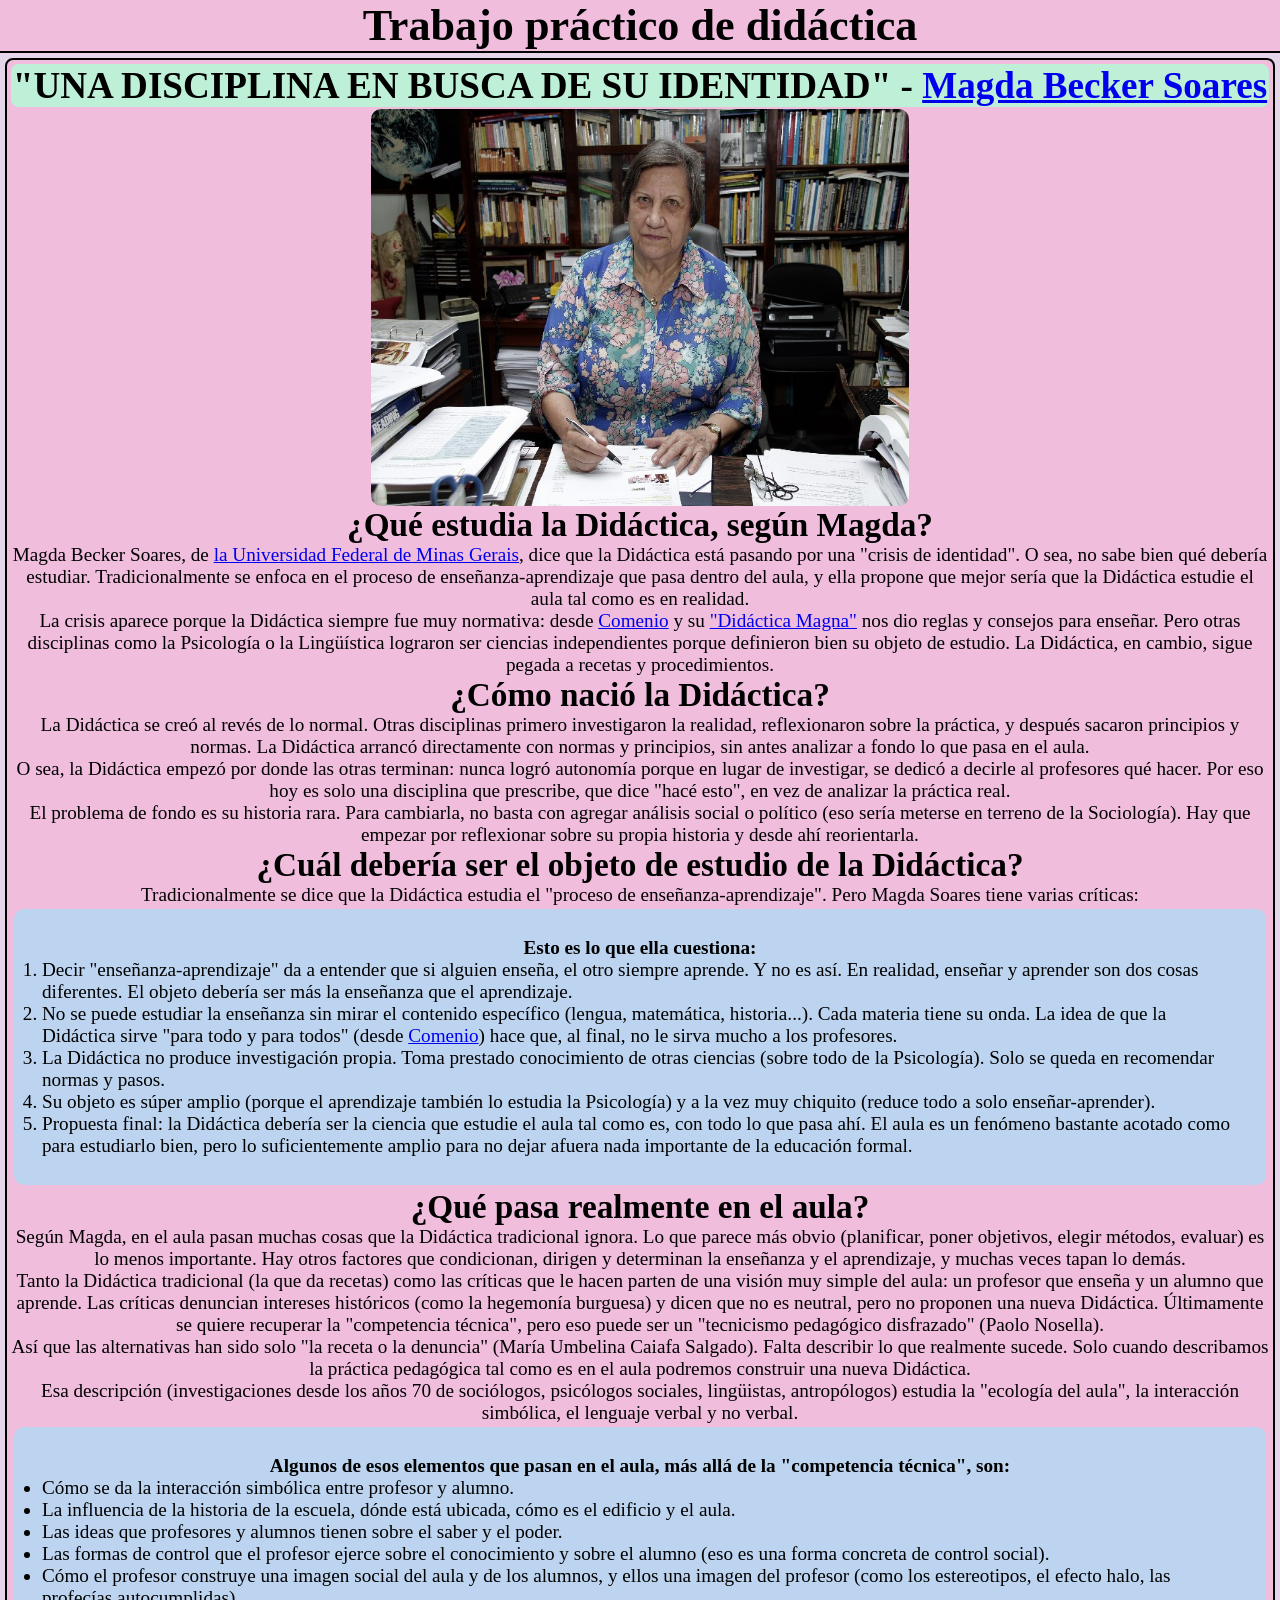
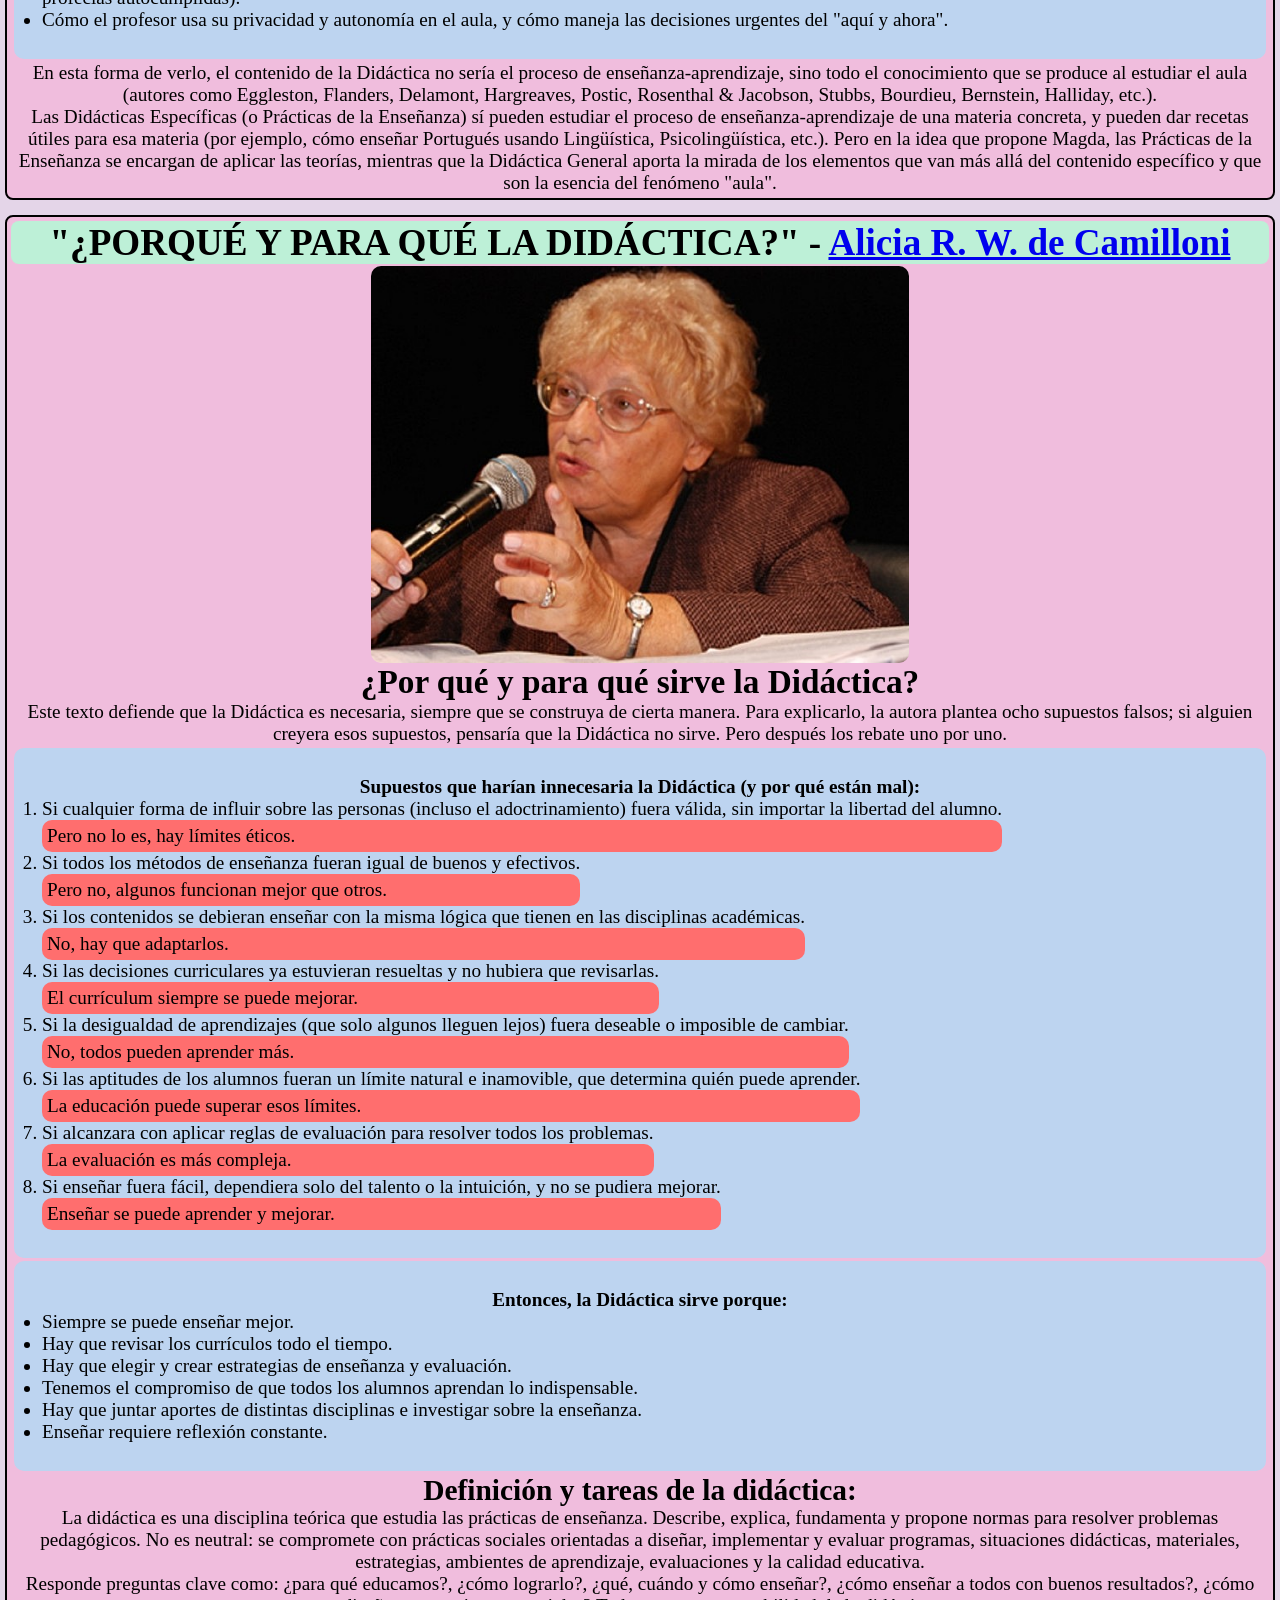
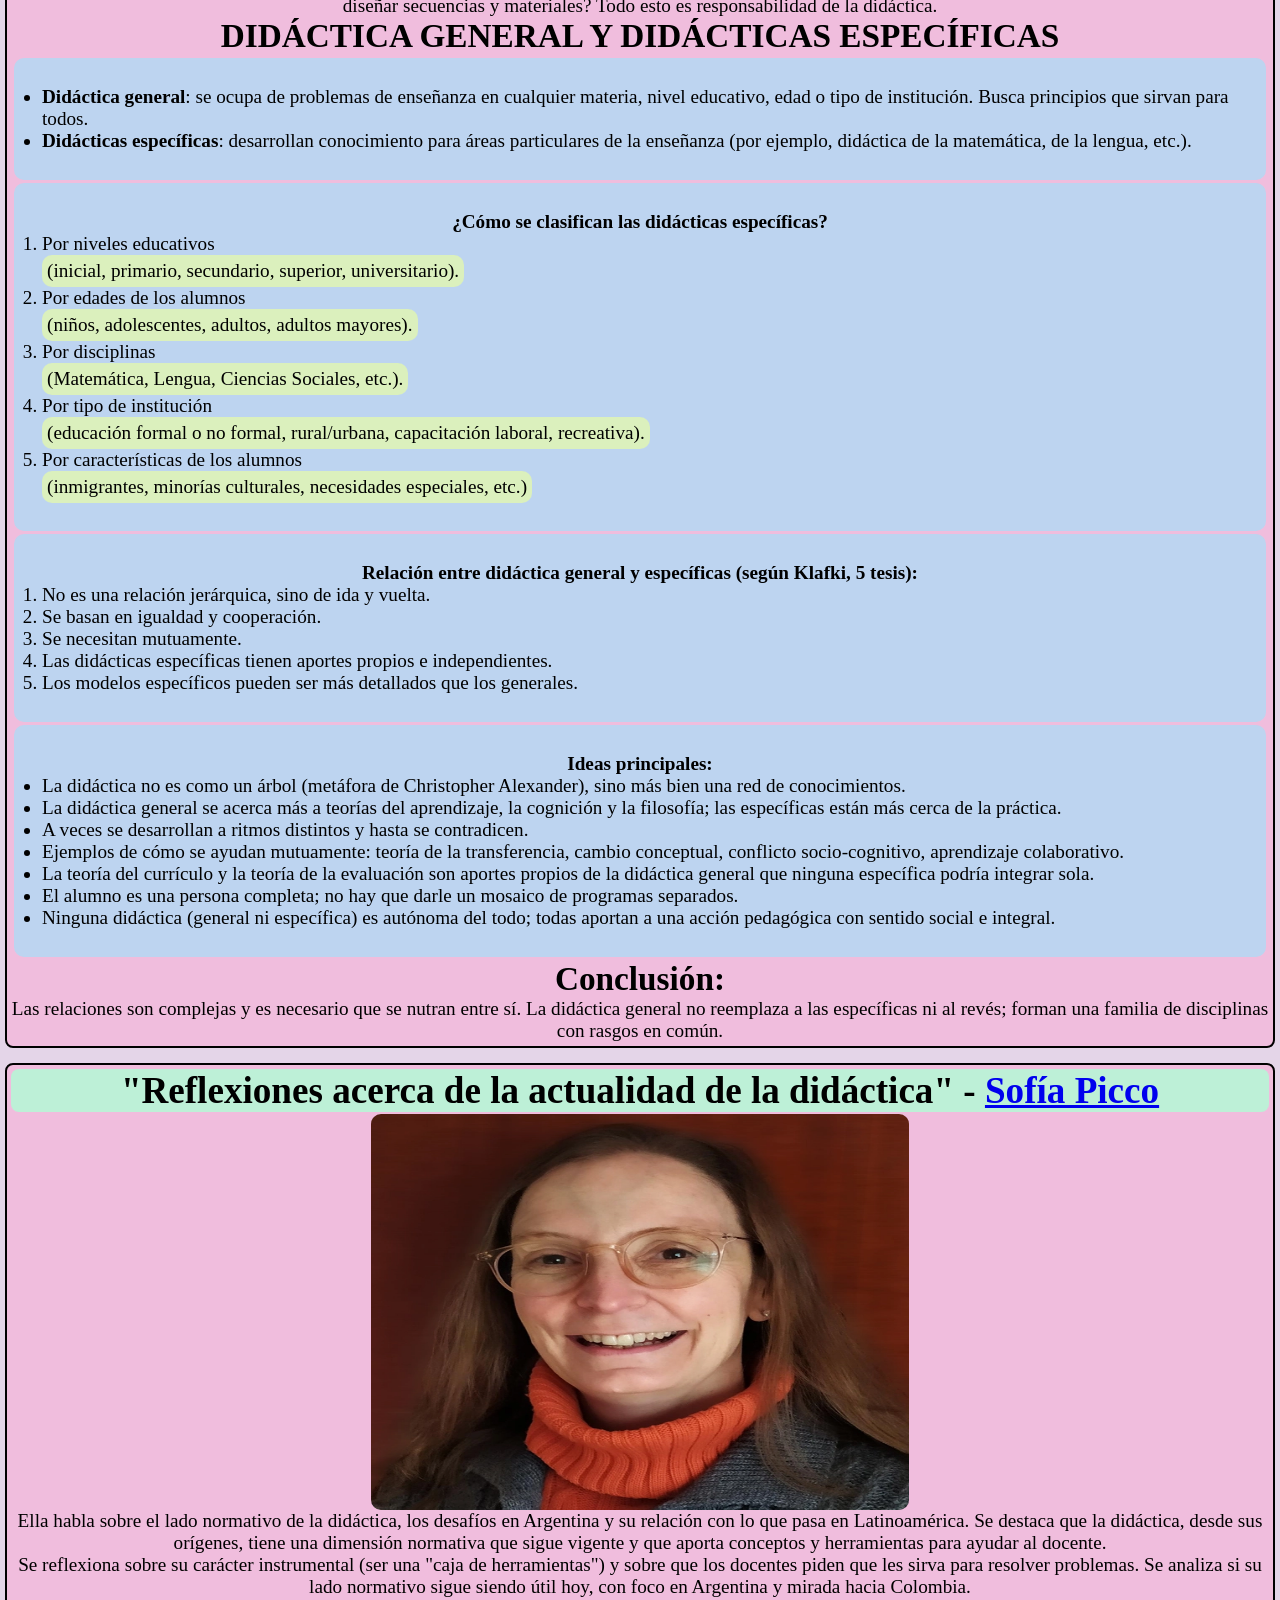
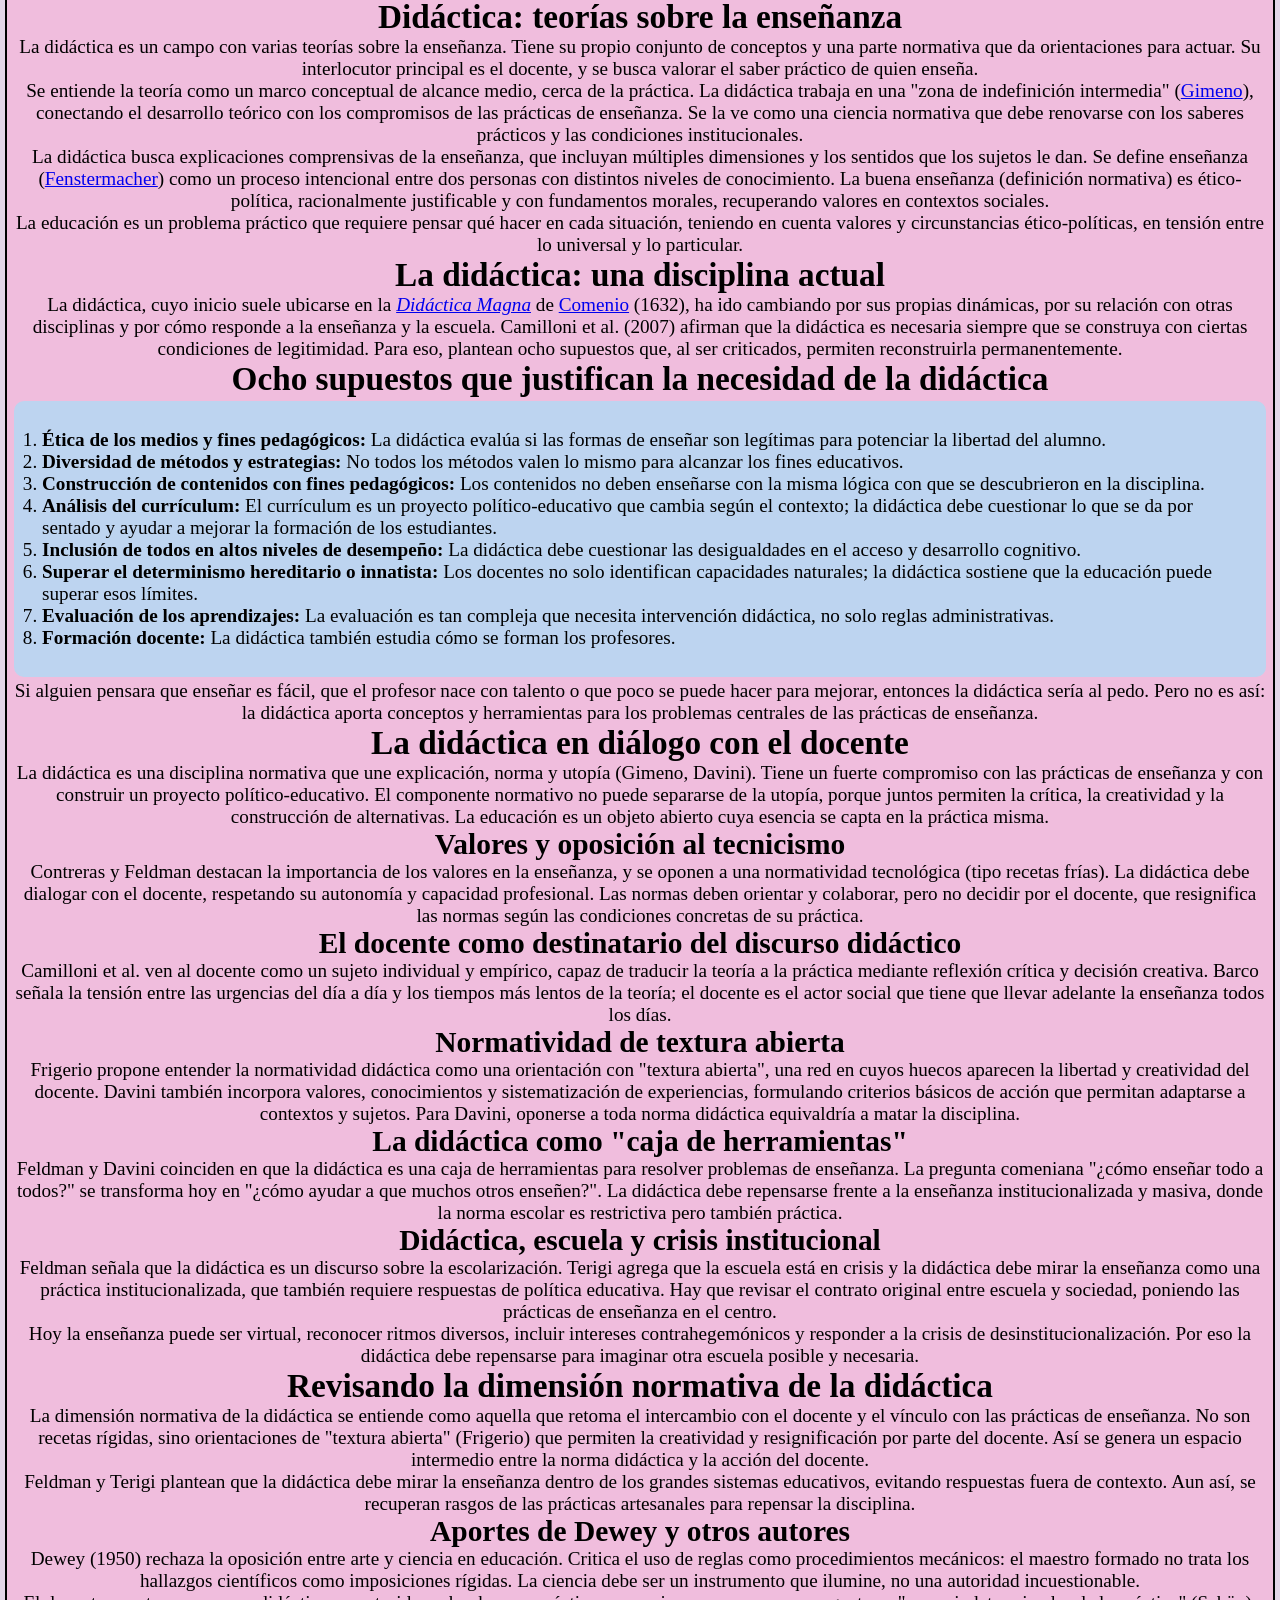
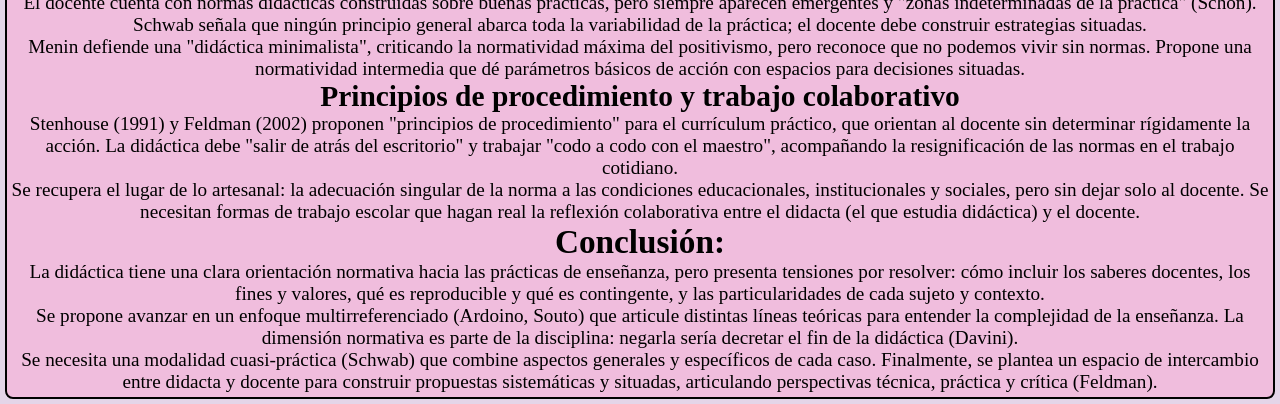
==== index.html @ 06aacb89 "add more links" ====
<!DOCTYPE html>
<html lang="en">

<head>
  <meta charset="UTF-8">
  <meta name="viewport" content="width=device-width, initial-scale=1.0">
  <title>Didactica</title>
  <link rel="stylesheet" href="style.css">
</head>

<body>
  <header>
    <h1>
      Trabajo práctico de didáctica</h1>
  </header>

  <main>
    <article>
      <h2 class="title">
        "UNA DISCIPLINA EN BUSCA DE SU IDENTIDAD" - <a href="https://pt.wikipedia.org/wiki/Magda_Soares"
          target="_blank">Magda Becker Soares</a>
      </h2>
      <img src="./src/madga.jpg" alt="Imagen de Magda Soares">
      <section>

        <h3>
          ¿Qué estudia la Didáctica, según Magda?
        </h3>

        <p>Magda Becker Soares, de <a href="https://es.wikipedia.org/wiki/Universidad_Federal_de_Minas_Gerais"
            target="_blank">la Universidad Federal de Minas Gerais</a>, dice que la Didáctica está pasando por una
          "crisis de identidad". O sea, no sabe bien qué debería estudiar. Tradicionalmente se enfoca en el proceso de
          enseñanza-aprendizaje que pasa dentro del aula, y ella propone que mejor sería que la Didáctica estudie el
          aula tal como es en realidad.</p>

        <p>La crisis aparece porque la Didáctica siempre fue muy normativa: desde <a href="https://es.wikipedia.org/wiki/Comenio" target="_blank" title="Juan Amos Comenio">Comenio</a> y su <a href="https://en.wikipedia.org/wiki/Great_Didactic" title="Didactica magna(La Gran Didáctica), 1633-1638" target="_blank">"Didáctica Magna"</a> nos dio
          reglas y consejos para enseñar. Pero otras disciplinas como la Psicología o la Lingüística lograron ser
          ciencias independientes porque definieron bien su objeto de estudio. La Didáctica, en cambio, sigue pegada a
          recetas y procedimientos.</p>

      </section>

      <section>

        <h3>
          ¿Cómo nació la Didáctica?
        </h3>
        <p>La Didáctica se creó al revés de lo normal. Otras disciplinas primero investigaron la realidad, reflexionaron
          sobre la práctica, y después sacaron principios y normas. La Didáctica arrancó directamente con normas y
          principios, sin antes analizar a fondo lo que pasa en el aula.</p>

        <p>O sea, la Didáctica empezó por donde las otras terminan: nunca logró autonomía porque en lugar de investigar,
          se dedicó a decirle al profesores qué hacer. Por eso hoy es solo una disciplina que prescribe, que dice "hacé
          esto", en vez de analizar la práctica real.</p>

        <p>El problema de fondo es su historia rara. Para cambiarla, no basta con agregar análisis social o político
          (eso sería meterse en terreno de la Sociología). Hay que empezar por reflexionar sobre su propia historia y
          desde ahí reorientarla.</p>
      </section>
      <section>

        <h3>
          ¿Cuál debería ser el objeto de estudio de la Didáctica?
        </h3>
        <p>Tradicionalmente se dice que la Didáctica estudia el "proceso de enseñanza-aprendizaje". Pero Magda Soares
          tiene varias críticas:</p>
        <ol>
          <p>Esto es lo que ella cuestiona:</p>
          <li>Decir "enseñanza-aprendizaje" da a entender que si alguien enseña, el otro siempre aprende. Y no es así.
            En realidad, enseñar y aprender son dos cosas diferentes. El objeto debería ser más la enseñanza que el
            aprendizaje.</li>
          <li>No se puede estudiar la enseñanza sin mirar el contenido específico (lengua, matemática, historia...).
            Cada materia tiene su onda. La idea de que la Didáctica sirve "para todo y para todos" (desde <a href="https://es.wikipedia.org/wiki/Comenio" target="_blank" title="Juan Amos Comenio">Comenio</a>) hace
            que, al final, no le sirva mucho a los profesores.</li>
          <li>La Didáctica no produce investigación propia. Toma prestado conocimiento de otras ciencias (sobre todo de
            la Psicología). Solo se queda en recomendar normas y pasos.</li>
          <li>Su objeto es súper amplio (porque el aprendizaje también lo estudia la Psicología) y a la vez muy
            chiquito (reduce todo a solo enseñar-aprender).</li>
          <li>Propuesta final: la Didáctica debería ser la ciencia que estudie el aula tal como es, con todo lo que pasa
            ahí. El aula es un fenómeno bastante acotado como para estudiarlo bien, pero lo suficientemente amplio para
            no dejar afuera nada importante de la educación formal.</li>
        </ol>

      </section>
      <section>
        <h3>
          ¿Qué pasa realmente en el aula?
        </h3>
        <p>Según Magda, en el aula pasan muchas cosas que la Didáctica tradicional ignora. Lo que parece más obvio
          (planificar, poner objetivos, elegir métodos, evaluar) es lo menos importante. Hay otros factores que
          condicionan, dirigen y determinan la enseñanza y el aprendizaje, y muchas veces tapan lo demás.</p>

        <p>Tanto la Didáctica tradicional (la que da recetas) como las críticas que le hacen parten de una visión muy
          simple del aula: un profesor que enseña y un alumno que aprende. Las críticas denuncian intereses históricos
          (como la hegemonía burguesa) y dicen que no es neutral, pero no proponen una nueva Didáctica. Últimamente se
          quiere recuperar la "competencia técnica", pero eso puede ser un "tecnicismo pedagógico disfrazado" (Paolo
          Nosella).</p>

        <p>Así que las alternativas han sido solo "la receta o la denuncia" (María Umbelina Caiafa Salgado). Falta
          describir lo que realmente sucede. Solo cuando describamos la práctica pedagógica tal como es en el aula
          podremos construir una nueva Didáctica.</p>

        <p>Esa descripción (investigaciones desde los años 70 de sociólogos, psicólogos sociales, lingüistas,
          antropólogos) estudia la "ecología del aula", la interacción simbólica, el lenguaje verbal y no verbal. </p>

        <ul>
          <p>Algunos de esos elementos que pasan en el aula, más allá de la "competencia técnica", son:</p>
          <li>Cómo se da la interacción simbólica entre profesor y alumno.</li>
          <li>La influencia de la historia de la escuela, dónde está ubicada, cómo es el edificio y el aula.</li>
          <li>Las ideas que profesores y alumnos tienen sobre el saber y el poder.</li>
          <li>Las formas de control que el profesor ejerce sobre el conocimiento y sobre el alumno (eso es una forma
            concreta de control social).</li>
          <li>Cómo el profesor construye una imagen social del aula y de los alumnos, y ellos una imagen del profesor
            (como los estereotipos, el efecto halo, las profecías autocumplidas).</li>
          <li>Cómo el profesor usa su privacidad y autonomía en el aula, y cómo maneja las decisiones urgentes del "aquí
            y ahora".</li>
        </ul>

        <p>En esta forma de verlo, el contenido de la Didáctica no sería el proceso de enseñanza-aprendizaje, sino todo
          el conocimiento que se produce al estudiar el aula (autores como Eggleston, Flanders, Delamont, Hargreaves,
          Postic, Rosenthal & Jacobson, Stubbs, Bourdieu, Bernstein, Halliday, etc.).</p>

        <p>Las Didácticas Específicas (o Prácticas de la Enseñanza) sí pueden estudiar el proceso de
          enseñanza-aprendizaje de una materia concreta, y pueden dar recetas útiles para esa materia (por ejemplo, cómo
          enseñar Portugués usando Lingüística, Psicolingüística, etc.). Pero en la idea que propone Magda, las
          Prácticas de la Enseñanza se encargan de aplicar las teorías, mientras que la Didáctica General aporta la
          mirada de los elementos que van más allá del contenido específico y que son la esencia del fenómeno "aula".
        </p>
      </section>

    </article>
    <article>
      <h2 class="title">"¿PORQUÉ Y PARA QUÉ LA DIDÁCTICA?" - <a
          href="https://es.wikipedia.org/wiki/Alicia_Rosal%C3%ADa_Wigdorovitz_de_Camilloni" target="_blank">Alicia R. W.
          de Camilloni</a></h2>
      <img src="./src/alicia.jpg" alt="Imagen de Alicia Rosalía Wigdorovitz de Camilloni">

      <section>
        <h3>¿Por qué y para qué sirve la Didáctica?</h3>
        <p>
          Este texto defiende que la Didáctica es necesaria, siempre que se construya de cierta manera. Para explicarlo,
          la autora plantea ocho supuestos falsos; si alguien creyera esos supuestos, pensaría que la Didáctica no
          sirve.
          Pero después los rebate uno por uno.
        </p>
        <ol>
          <p>Supuestos que harían innecesaria la Didáctica (y por qué están mal):</p>
          <li>Si cualquier forma de influir sobre las personas (incluso el adoctrinamiento) fuera válida, sin importar
            la libertad del alumno.
            <p class="warning"> Pero no lo es, hay límites éticos.</p>
          </li>
          <li>Si todos los métodos de enseñanza fueran igual de buenos y efectivos.
            <p class="warning">Pero no, algunos funcionan mejor que otros.</p>
          </li>
          <li>Si los contenidos se debieran enseñar con la misma lógica que tienen en las disciplinas académicas.
            <p class="warning">No, hay que adaptarlos.</p>
          </li>
          <li>Si las decisiones curriculares ya estuvieran resueltas y no hubiera que revisarlas.
            <p class="warning">El currículum siempre se puede mejorar.</p>
          </li>
          <li>Si la desigualdad de aprendizajes (que solo algunos lleguen lejos) fuera deseable o imposible de cambiar.
            <p class="warning">No, todos pueden aprender más.</p>
          </li>
          <li>Si las aptitudes de los alumnos fueran un límite natural e inamovible, que determina quién puede aprender.
            <p class="warning">La educación puede superar esos límites.</p>
          </li>
          <li>Si alcanzara con aplicar reglas de evaluación para resolver todos los problemas.
            <p class="warning">La evaluación es más compleja.</p>
          </li>
          <li>Si enseñar fuera fácil, dependiera solo del talento o la intuición, y no se pudiera mejorar.
            <p class="warning">Enseñar se puede aprender y mejorar.</p>
          </li>
        </ol>

        <ul>
          <p>
            Entonces, la Didáctica sirve porque:
          </p>
          <li>Siempre se puede enseñar mejor.</li>
          <li>Hay que revisar los currículos todo el tiempo.</li>
          <li>Hay que elegir y crear estrategias de enseñanza y evaluación.</li>
          <li>Tenemos el compromiso de que todos los alumnos aprendan lo indispensable.</li>
          <li>Hay que juntar aportes de distintas disciplinas e investigar sobre la enseñanza.</li>
          <li>Enseñar requiere reflexión constante.</li>
        </ul>

        <h4>
          Definición y tareas de la didáctica:
        </h4>
        <p>
          La didáctica es una disciplina teórica que estudia las prácticas de enseñanza. Describe, explica, fundamenta y
          propone normas para resolver problemas pedagógicos. No es neutral: se compromete con prácticas sociales
          orientadas a diseñar, implementar y evaluar programas, situaciones didácticas, materiales, estrategias,
          ambientes de aprendizaje, evaluaciones y la calidad educativa.
        </p>
        <p>
          Responde preguntas clave como: ¿para qué educamos?, ¿cómo lograrlo?, ¿qué, cuándo y cómo enseñar?, ¿cómo
          enseñar a todos con buenos resultados?, ¿cómo diseñar secuencias y materiales? Todo esto es responsabilidad de
          la didáctica.
        </p>
      </section>
      <section>
        <h3>
          DIDÁCTICA GENERAL Y DIDÁCTICAS ESPECÍFICAS
        </h3>
        <ul>

          <li>
            <strong>Didáctica general</strong>: se ocupa de problemas de enseñanza en cualquier materia, nivel
            educativo, edad o tipo de
            institución. Busca principios que sirvan para todos.
          </li>
          <li><strong>Didácticas específicas</strong>: desarrollan conocimiento para áreas particulares de la enseñanza
            (por ejemplo,
            didáctica de la matemática, de la lengua, etc.).
          </li>
        </ul>
        <ol>
          <p>
            ¿Cómo se clasifican las didácticas específicas?
          </p>
          <li>Por niveles educativos
            <p class="example">
              (inicial, primario, secundario, superior, universitario).
            </p>
          </li>
          <li>Por edades de los alumnos
            <p class="example">
              (niños, adolescentes, adultos, adultos mayores).
            </p>
          </li>
          <li>Por disciplinas
            <p class="example">
              (Matemática, Lengua, Ciencias Sociales, etc.).
            </p>
          </li>
          <li>Por tipo de institución
            <p class="example">
              (educación formal o no formal, rural/urbana, capacitación laboral, recreativa).</p>
          </li>
          <li>Por características de los alumnos
            <p class="example">(inmigrantes, minorías culturales, necesidades especiales, etc.)</p>
          </li>
        </ol>
        <ol>
          <p>
            Relación entre didáctica general y específicas (según Klafki, 5 tesis):
          </p>
          <li>No es una relación jerárquica, sino de ida y vuelta.</li>
          <li>Se basan en igualdad y cooperación.</li>
          <li>Se necesitan mutuamente.</li>
          <li>Las didácticas específicas tienen aportes propios e independientes.</li>
          <li>Los modelos específicos pueden ser más detallados que los generales.</li>
        </ol>
        <ul>

          <p>Ideas principales:</p>
          <li>La didáctica no es como un árbol (metáfora de Christopher Alexander), sino más bien una red de
            conocimientos.</li>
          <li>La didáctica general se acerca más a teorías del aprendizaje, la cognición y la filosofía; las específicas
            están más cerca de la práctica.</li>
          <li>A veces se desarrollan a ritmos distintos y hasta se contradicen.</li>
          <li>Ejemplos de cómo se ayudan mutuamente: <span title="(Thorndike, cognición situada)">teoría de la
              transferencia</span>, cambio conceptual, conflicto socio-cognitivo, aprendizaje colaborativo.</li>
          <li>La teoría del currículo y la teoría de la evaluación son aportes propios de la didáctica general que
            ninguna específica podría integrar sola.</li>
          <li>El alumno es una persona completa; no hay que darle un mosaico de programas separados.</li>
          <li>Ninguna didáctica (general ni específica) es autónoma del todo; todas aportan a una acción pedagógica con
            sentido social e integral.</li>
        </ul>
        <h3>Conclusión:</h3>
        <p>
          Las relaciones son complejas y es necesario que se nutran entre sí. La didáctica general no
          reemplaza a las específicas ni al revés; forman una familia de disciplinas con rasgos en común.
        </p>
      </section>
    </article>
    <article>
      <h2 class="title">
        "Reflexiones acerca de la actualidad de la didáctica" - <a
          href="https://gdc.iflysib.unlp.edu.ar/es-ar/sofia-picco" target="_blank">Sofía Picco</a>
      </h2>
      <img src="./src/sofia.webp" alt="Imagen de Sofia Picco">
      <section>
        <p>Ella habla sobre el lado normativo de la didáctica, los
          desafíos en Argentina y su relación con lo que pasa en Latinoamérica. Se destaca que la didáctica, desde sus
          orígenes, tiene una dimensión normativa que sigue vigente y que aporta conceptos y herramientas para ayudar al
          docente.</p>
        <p>Se reflexiona sobre su
          carácter instrumental (ser una "caja de herramientas") y sobre que los docentes piden que les sirva para
          resolver problemas. Se analiza si su lado normativo sigue siendo útil hoy, con foco en Argentina y mirada
          hacia Colombia.</p>
        <h3>Didáctica: teorías sobre la enseñanza</h3>
        <p>La didáctica es un campo con varias teorías sobre la enseñanza. Tiene su propio conjunto de conceptos y una
          parte normativa que da orientaciones para actuar. Su interlocutor principal es el docente, y se busca valorar
          el saber práctico de quien enseña.</p>
        <p>Se entiende la teoría como un marco conceptual de alcance medio, cerca de la práctica. La didáctica trabaja
          en una "zona de indefinición intermedia" (<a href="https://cie.uprrp.edu/nosotros/profesores-invitados/jose-gimeno-sacristan/" title="José Gimeno Sacristán" target="_blank">Gimeno</a>), conectando el desarrollo teórico con los compromisos de las
          prácticas de enseñanza. Se la ve como una ciencia normativa que debe renovarse con los
          saberes prácticos y las condiciones institucionales.</p>
        <p>La didáctica busca explicaciones comprensivas de la enseñanza, que incluyan múltiples dimensiones y los
          sentidos que los sujetos le dan. Se define enseñanza (<a href="https://public.websites.umich.edu/~gfenster/bioprof.html" title="Gary D. Fenstermacher" target="_blank">Fenstermacher</a>) como un proceso intencional entre dos
          personas con distintos niveles de conocimiento. La buena enseñanza (definición normativa) es ético-política,
          racionalmente justificable y con fundamentos morales, recuperando valores en contextos sociales.</p>
        <p>La educación es un problema práctico que requiere pensar qué hacer en cada situación, teniendo en cuenta
          valores y circunstancias ético-políticas, en tensión entre lo universal y lo particular.</p>
      </section>
      <section>
        <h3>La didáctica: una disciplina actual</h3>
        <p>La didáctica, cuyo inicio suele ubicarse en la <em><a href="https://en.wikipedia.org/wiki/Great_Didactic" title="Didactica magna(La Gran Didáctica), 1633-1638" target="_blank">Didáctica Magna</a></em> de <a href="https://es.wikipedia.org/wiki/Comenio" target="_blank" title="Juan Amos Comenio">Comenio</a> (1632), ha ido cambiando
          por sus propias dinámicas, por su relación con otras disciplinas y por cómo responde a la enseñanza y la
          escuela. Camilloni et al. (2007) afirman que la didáctica es necesaria siempre que se construya con ciertas
          condiciones de legitimidad. Para eso, plantean ocho supuestos que, al ser criticados, permiten reconstruirla
          permanentemente.</p>

      </section>
      <section>
        <h3>Ocho supuestos que justifican la necesidad de la didáctica</h3>
        <ol>
          <li><strong>Ética de los medios y fines pedagógicos:</strong> La didáctica evalúa si las formas de enseñar son
            legítimas para potenciar la libertad del alumno.</li>
          <li><strong>Diversidad de métodos y estrategias:</strong> No todos los métodos valen lo mismo para alcanzar
            los fines educativos.</li>
          <li><strong>Construcción de contenidos con fines pedagógicos:</strong> Los contenidos no deben enseñarse con
            la misma lógica con que se descubrieron en la disciplina.</li>
          <li><strong>Análisis del currículum:</strong> El currículum es un proyecto político-educativo que cambia según
            el contexto; la didáctica debe cuestionar lo que se da por sentado y ayudar a mejorar la formación de los
            estudiantes.</li>
          <li><strong>Inclusión de todos en altos niveles de desempeño:</strong> La didáctica debe cuestionar las
            desigualdades en el acceso y desarrollo cognitivo.</li>
          <li><strong>Superar el determinismo hereditario o innatista:</strong> Los docentes no solo identifican
            capacidades naturales; la didáctica sostiene que la educación puede superar esos límites.</li>
          <li><strong>Evaluación de los aprendizajes:</strong> La evaluación es tan compleja que necesita intervención
            didáctica, no solo reglas administrativas.</li>
          <li><strong>Formación docente:</strong> La didáctica también estudia cómo se forman los profesores.</li>
        </ol>
        <p>Si alguien pensara que enseñar es fácil, que el profesor nace con talento o que poco se puede hacer para
          mejorar, entonces la didáctica sería al pedo. Pero no es así: la didáctica aporta conceptos y herramientas
          para los problemas centrales de las prácticas de enseñanza.</p>

      </section>
      <section>
        <h3>La didáctica en diálogo con el docente</h3>
        <p>La didáctica es una disciplina normativa que une explicación, norma y utopía (Gimeno, Davini). Tiene un
          fuerte compromiso con las prácticas de enseñanza y con construir un proyecto político-educativo. El componente
          normativo no puede separarse de la utopía, porque juntos permiten la crítica, la creatividad y la construcción
          de alternativas. La educación es un objeto abierto cuya esencia se capta en la práctica misma.</p>
        <h4>Valores y oposición al tecnicismo</h4>
        <p>Contreras y Feldman destacan la importancia de los valores en la enseñanza, y se oponen a una normatividad
          tecnológica (tipo recetas frías). La didáctica debe dialogar con el docente, respetando su autonomía y
          capacidad profesional. Las normas deben orientar y colaborar, pero no decidir por el docente, que resignifica
          las normas según las condiciones concretas de su práctica.</p>
        <h4>El docente como destinatario del discurso didáctico</h4>
        <p>Camilloni et al. ven al docente como un sujeto individual y empírico, capaz de traducir la teoría a la
          práctica mediante reflexión crítica y decisión creativa. Barco señala la tensión entre las urgencias del día a
          día y los tiempos más lentos de la teoría; el docente es el actor social que tiene que llevar adelante la
          enseñanza todos los días.</p>
        <h4>Normatividad de textura abierta</h4>
        <p>Frigerio propone entender la normatividad didáctica como una orientación con "textura abierta", una red en
          cuyos huecos aparecen la libertad y creatividad del docente. Davini también incorpora valores, conocimientos y
          sistematización de experiencias, formulando criterios básicos de acción que permitan adaptarse a contextos y
          sujetos. Para Davini, oponerse a toda norma didáctica equivaldría a matar la disciplina.</p>
        <h4>La didáctica como "caja de herramientas"</h4>
        <p>Feldman y Davini coinciden en que la didáctica es una caja de herramientas para resolver problemas de
          enseñanza. La pregunta comeniana "¿cómo enseñar todo a todos?" se transforma hoy en "¿cómo ayudar a que muchos
          otros enseñen?". La didáctica debe repensarse frente a la enseñanza institucionalizada y masiva, donde la
          norma escolar es restrictiva pero también práctica.</p>
        <h4>Didáctica, escuela y crisis institucional</h4>
        <p>Feldman señala que la didáctica es un discurso sobre la escolarización. Terigi agrega que la escuela está en
          crisis y la didáctica debe mirar la enseñanza como una práctica institucionalizada, que también requiere
          respuestas de política educativa. Hay que revisar el contrato original entre escuela y sociedad, poniendo las
          prácticas de enseñanza en el centro.</p>
        <p>Hoy la enseñanza puede ser virtual, reconocer ritmos diversos, incluir intereses contrahegemónicos y
          responder a la crisis de desinstitucionalización. Por eso la didáctica debe repensarse para imaginar otra
          escuela posible y necesaria.</p>
      </section>
      <section>
        <h3>Revisando la dimensión normativa de la didáctica</h3>
        <p>La dimensión normativa de la didáctica se entiende como aquella que retoma el intercambio con el docente y el
          vínculo con las prácticas de enseñanza. No son recetas rígidas, sino orientaciones de "textura abierta"
          (Frigerio) que permiten la creatividad y resignificación por parte del docente. Así se genera un espacio
          intermedio entre la norma didáctica y la acción del docente.</p>
        <p>Feldman y Terigi plantean que la didáctica debe mirar la enseñanza dentro de los grandes sistemas educativos,
          evitando respuestas fuera de contexto. Aun así, se recuperan rasgos de las prácticas artesanales para repensar
          la disciplina.</p>
        <h4>Aportes de Dewey y otros autores</h4>
        <p>Dewey (1950) rechaza la oposición entre arte y ciencia en educación. Critica el uso de reglas como
          procedimientos mecánicos: el maestro formado no trata los hallazgos científicos como imposiciones rígidas. La
          ciencia debe ser un instrumento que ilumine, no una autoridad incuestionable.</p>
        <p>El docente cuenta con normas didácticas construidas sobre buenas prácticas, pero siempre aparecen emergentes
          y "zonas indeterminadas de la práctica" (Schön). Schwab señala que ningún principio general abarca toda la
          variabilidad de la práctica; el docente debe construir estrategias situadas.</p>
        <p>Menin defiende una "didáctica minimalista", criticando la normatividad máxima del positivismo, pero reconoce
          que no podemos vivir sin normas. Propone una normatividad intermedia que dé parámetros básicos de acción con
          espacios para decisiones situadas.</p>

        <h4>Principios de procedimiento y trabajo colaborativo</h4>
        <p>Stenhouse (1991) y Feldman (2002) proponen "principios de procedimiento" para el currículum práctico, que
          orientan al docente sin determinar rígidamente la acción. La didáctica debe "salir de atrás del escritorio" y
          trabajar "codo a codo con el maestro", acompañando la resignificación de las normas en el trabajo cotidiano.
        </p>
        <p>Se recupera el lugar de lo artesanal: la adecuación singular de la norma a las condiciones educacionales,
          institucionales y sociales, pero sin dejar solo al docente. Se necesitan formas de trabajo escolar que hagan
          real la reflexión colaborativa entre el didacta (el que estudia didáctica) y el docente.</p>
      </section>
      <section>
        <h3>Conclusión:</h3>
        <p>La didáctica tiene una clara orientación normativa hacia las prácticas de enseñanza, pero presenta tensiones
          por resolver: cómo incluir los saberes docentes, los fines y valores, qué es reproducible y qué es
          contingente, y las particularidades de cada sujeto y contexto.</p>
        <p>Se propone avanzar en un enfoque multirreferenciado (Ardoino, Souto) que articule distintas líneas teóricas
          para entender la complejidad de la enseñanza. La dimensión normativa es parte de la disciplina: negarla sería
          decretar el fin de la didáctica (Davini).</p>
        <p>Se necesita una modalidad cuasi-práctica (Schwab) que combine aspectos generales y específicos de cada caso.
          Finalmente, se plantea un espacio de intercambio entre didacta y docente para construir propuestas
          sistemáticas y situadas, articulando perspectivas técnica, práctica y crítica (Feldman).</p>
      </section>
    </article>
  </main>

  <script src="logic.js"></script>
</body>

</html>
---- style.css ----
* {
  box-sizing: border-box;
  padding: 0;
  margin: 0;
}

/* default colors */
html {
  --defaultBackground: #F0BDDD;
  --tittle: #BDF0D7;
  --htmlBackground: #E4D5E8;
  --warningBackground: #FF6E6E;
  --listBackground: #BDD4F0;
  --exampleBackground: #DBF0BD;

  --h1Size: clamp(1.3rem, 3.45vw, 3.1rem);
  --h2Size: clamp(1.1rem, 2.9vw, 2.7rem);
  --h3Size: clamp(1rem, 2.6vw, 2.6rem);
  --h4Size: clamp(0.9rem, 2.3vw, 2.2rem);
  --h5Size: clamp(0.8rem, 2vw, 2rem);
  --paragraphSize: clamp(0.8rem, 1.9vw, 1.2rem);
}

html {
  background-color: var(--htmlBackground);

}

main,
article,
header {
  display: flex;
  flex-direction: column;
  justify-content: center;
  align-items: center;
  text-align: center;
}

.title {
  background-color: var(--tittle);
  align-self: stretch;
  border-radius: 8px;
}

article,
header {
  background-color: var(--defaultBackground);
}

header {
  border-bottom: 2px solid black;
}

main {
  gap: 5px;
}
h1 {
  font-size: var(--h1Size);
}
h2 {
  font-size: var(--h2Size);
}
h3 {
  font-size: var(--h3Size);
}
h4 {
  font-size: var(--h4Size);
}
h5 {
  font-size: var(--h5Size);
}


p,
li {
  font-size: var(--paragraphSize);
}

article {
  border: 2px solid black;
  margin: 5px;
  padding: 4px;
  border-radius: 8px;
}

img {
  margin-top: 2px;
  width: 42vw;
  height: 31vw;
  border-radius: 10px;

}

ul,
ol {
  background-color: var(--listBackground);
  display: flex;
  flex-direction: column;
  align-items: start;
  justify-content: center;
  text-align: left;
  padding: 28px;
  border-radius: 10px;

  margin: 3px;
}

ul>p,
ol>p {
  justify-self: center;
  align-self: center;
  text-align: center;
  font-weight: bold;

}


li>p {
  border-radius: 10px;
  padding: 5px;
}

.warning {
  background-color: var(--warningBackground);
}

.example {
  background-color: var(--exampleBackground);
}
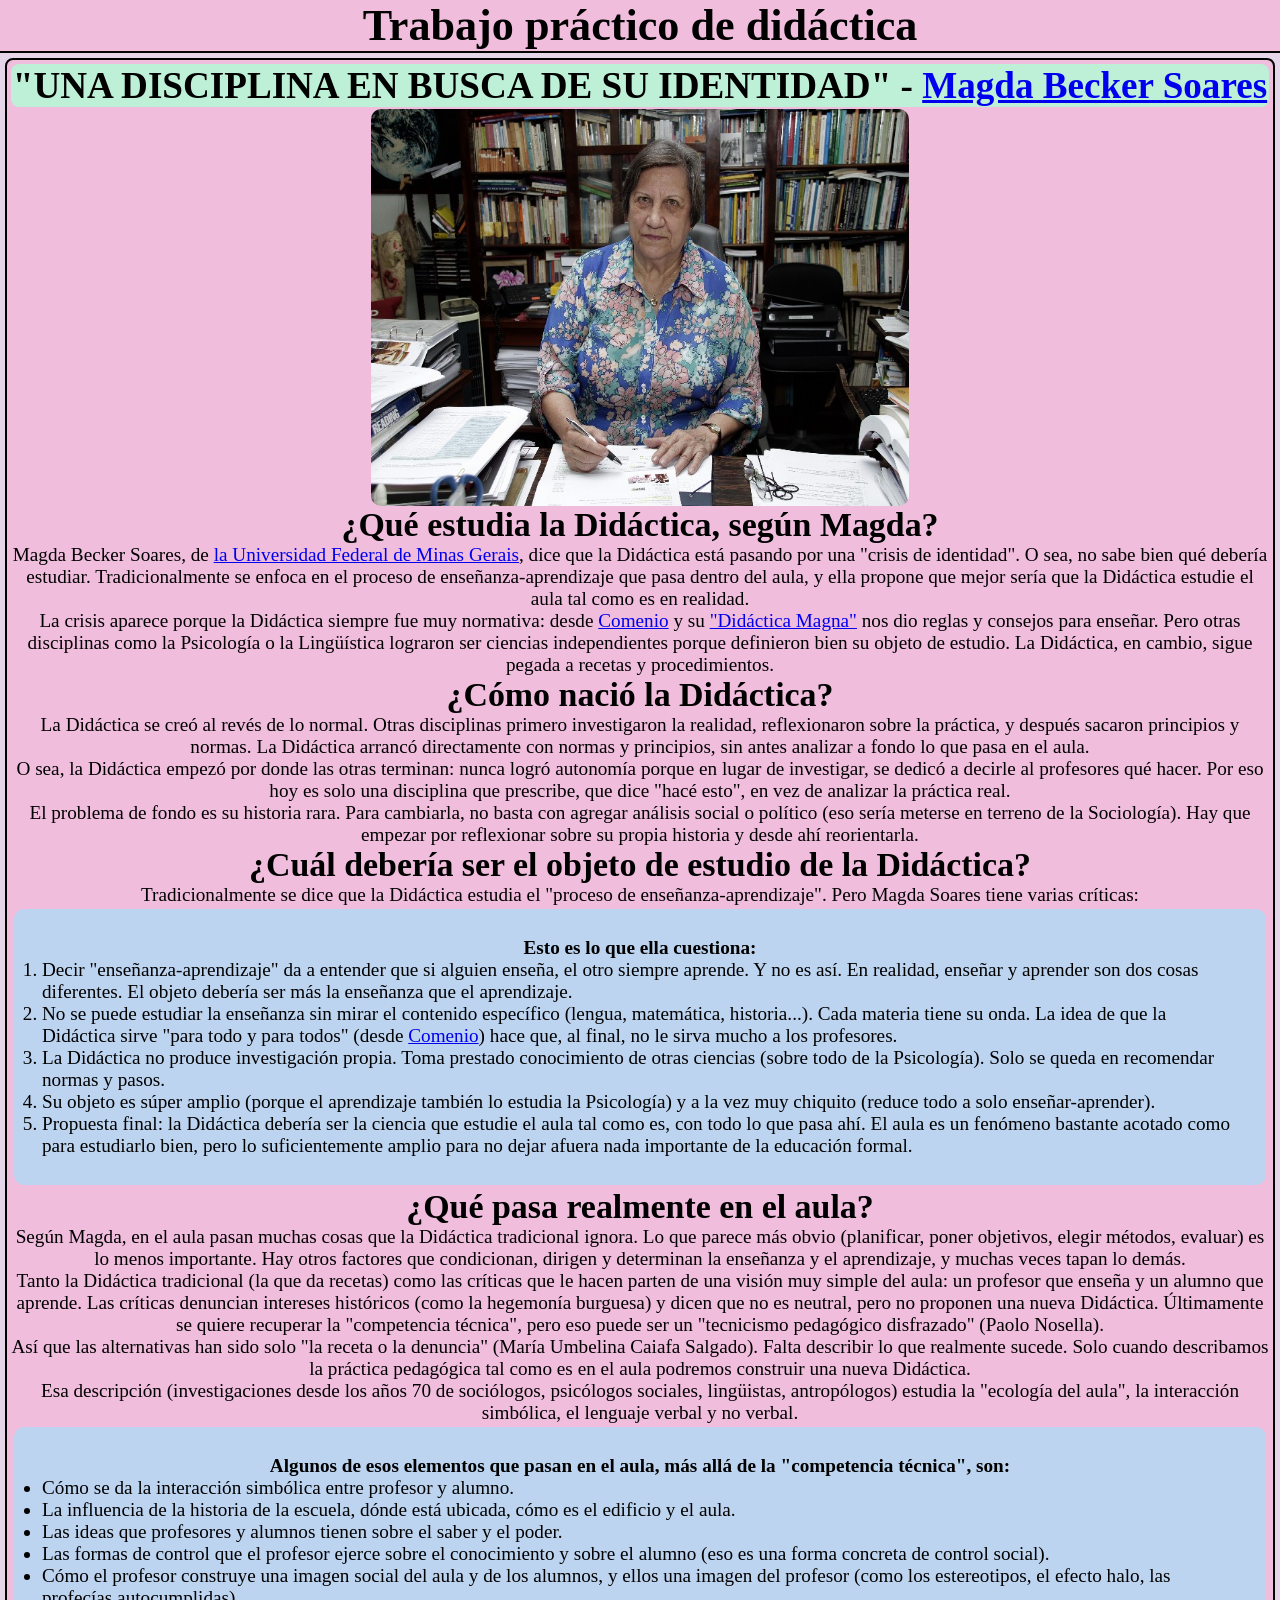
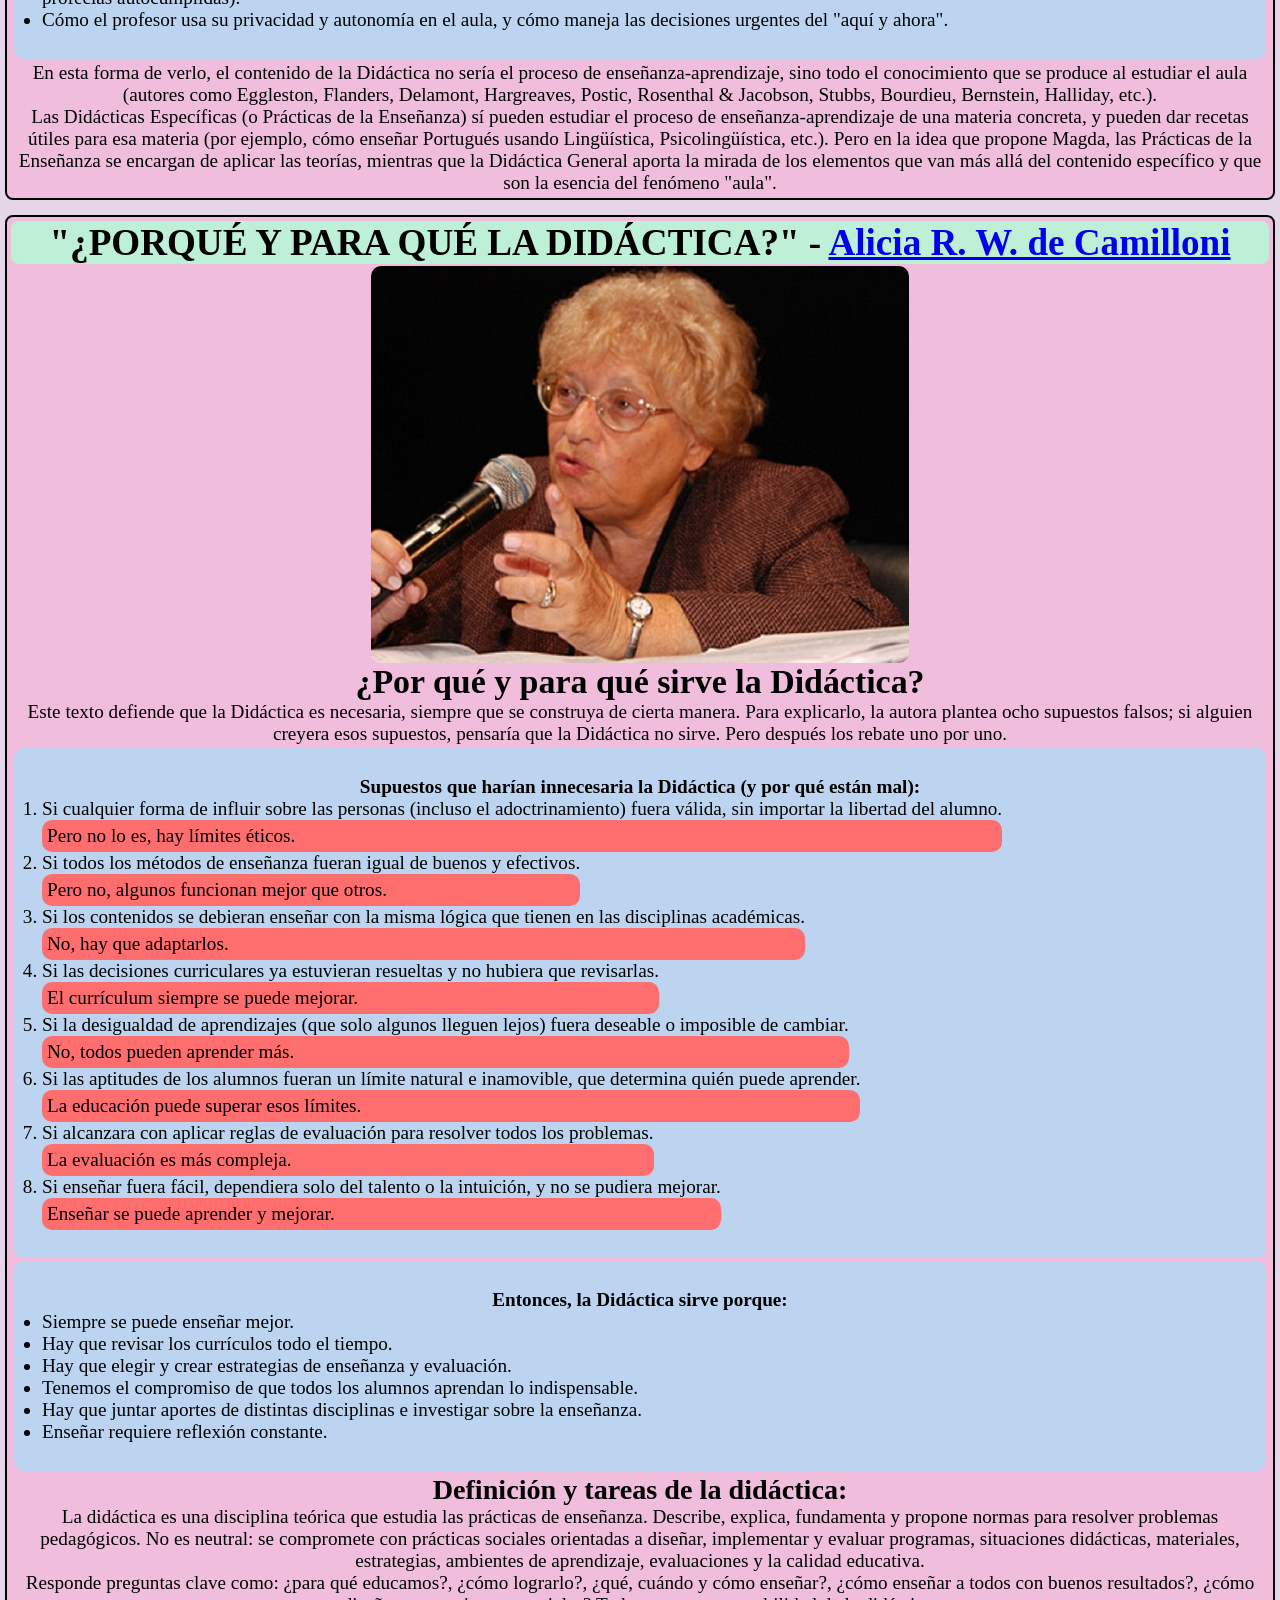
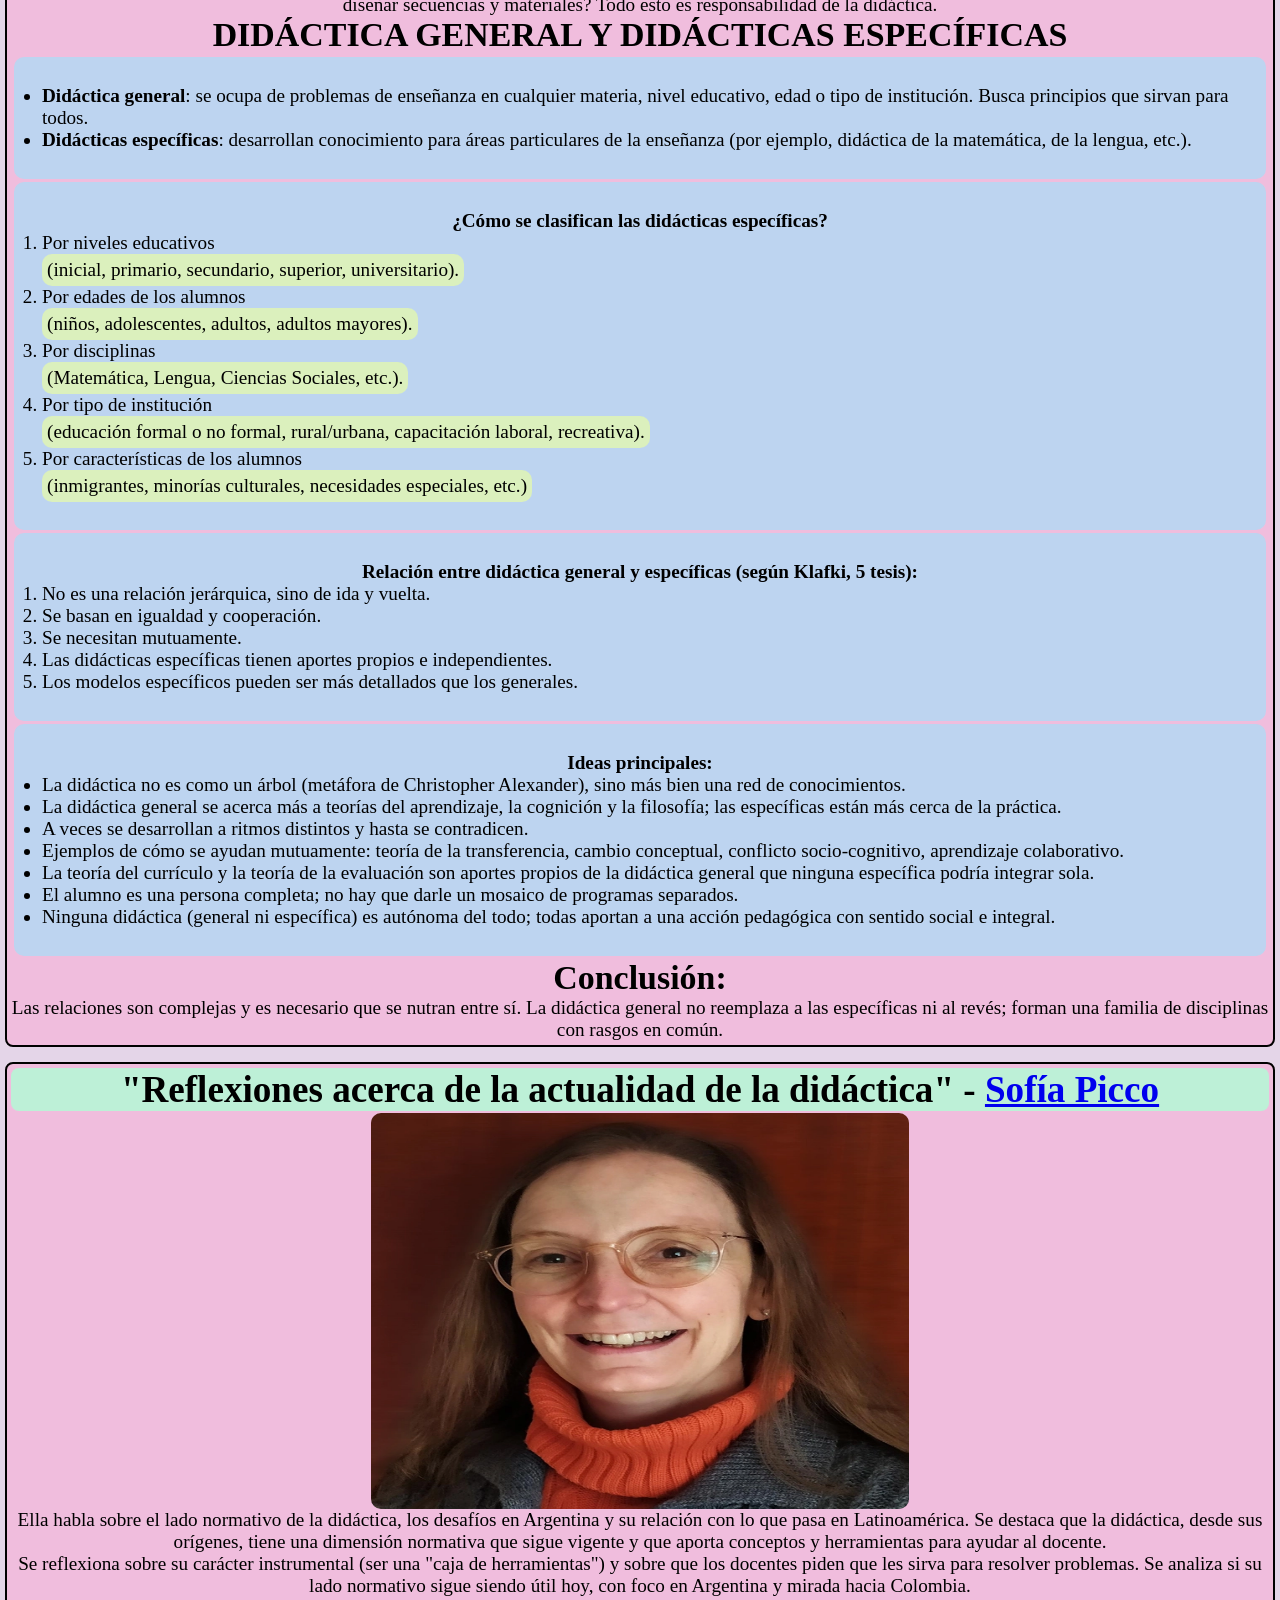
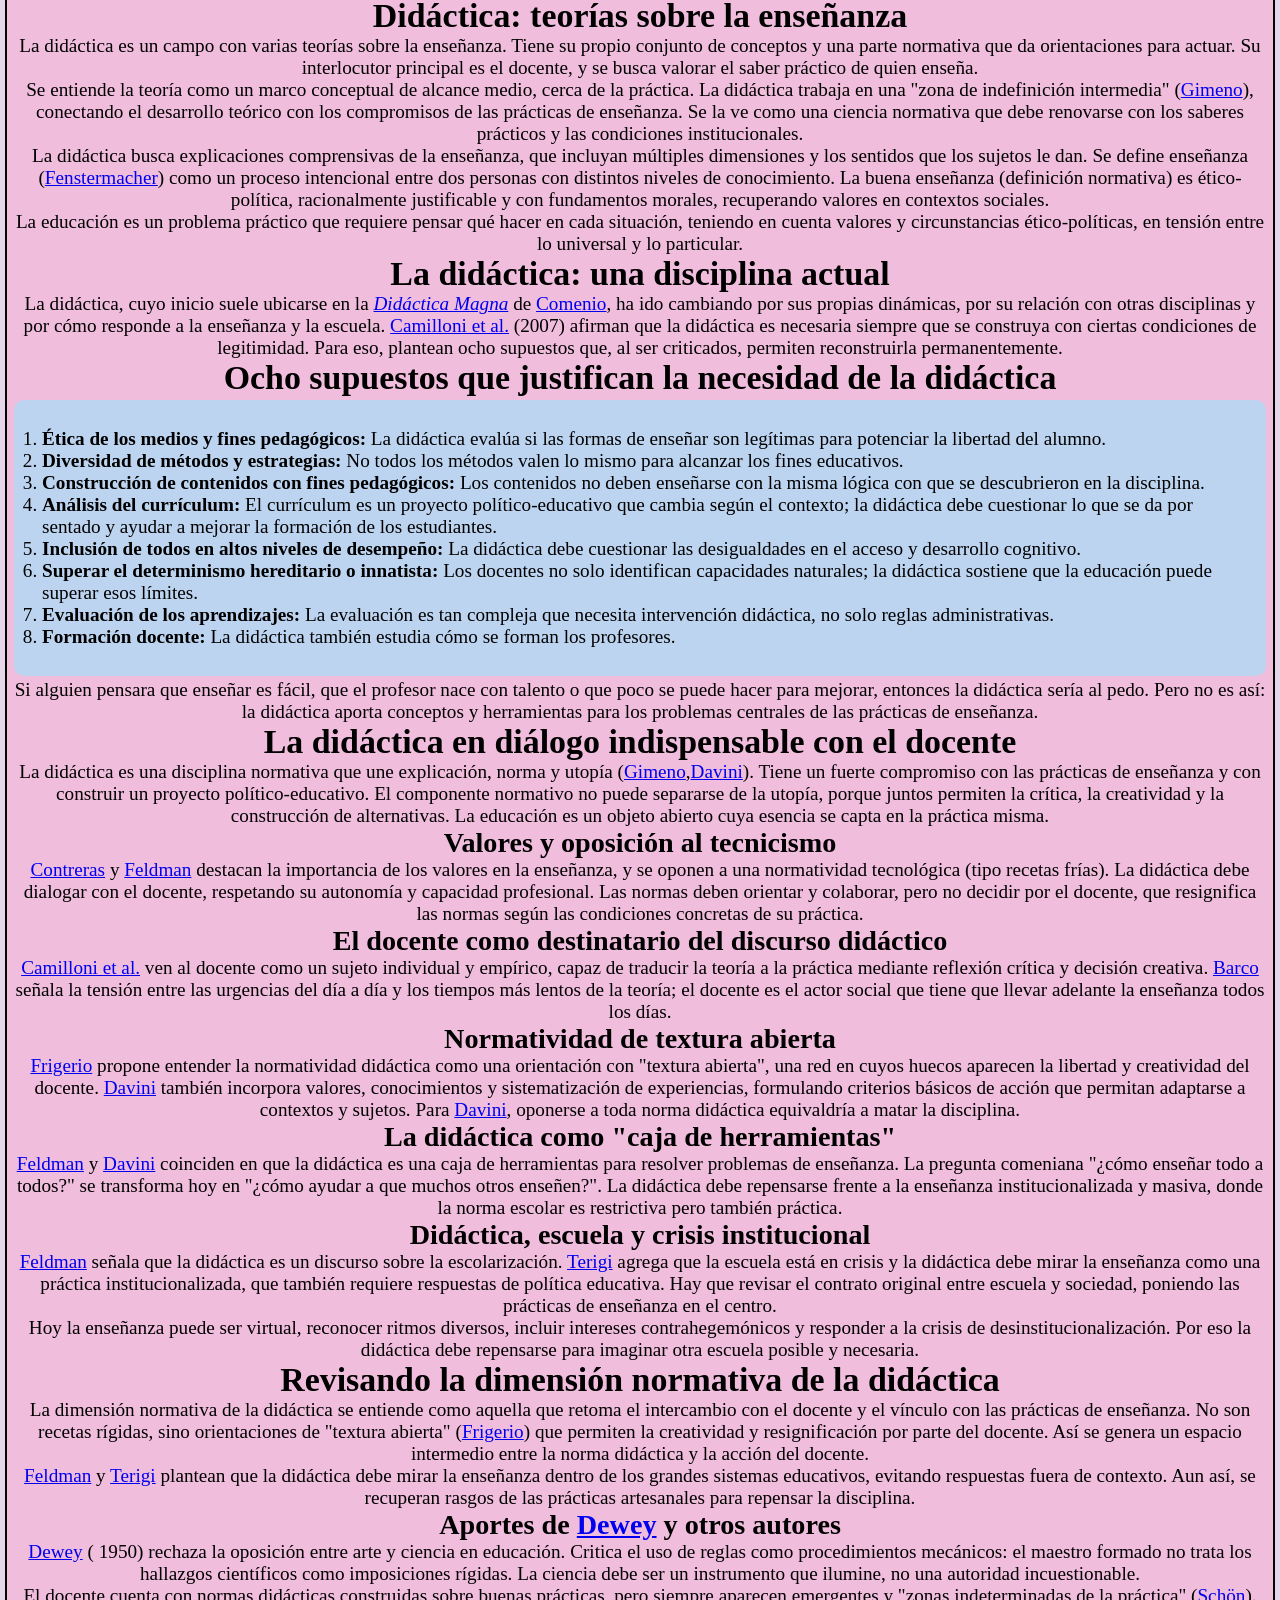
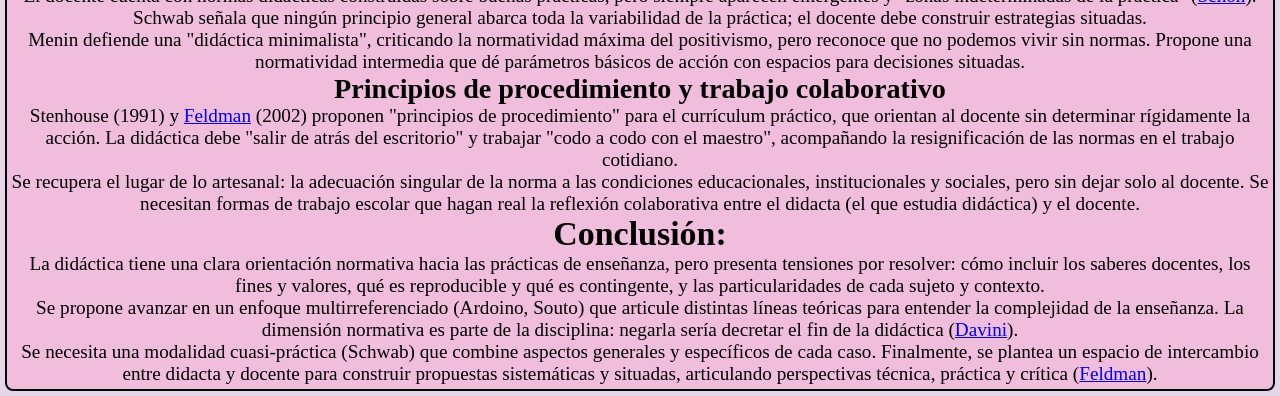
==== commit 58748f82: "complete website with more links" ====
--- a/index.html
+++ b/index.html
@@ -33,7 +33,10 @@
           enseñanza-aprendizaje que pasa dentro del aula, y ella propone que mejor sería que la Didáctica estudie el
           aula tal como es en realidad.</p>
 
-        <p>La crisis aparece porque la Didáctica siempre fue muy normativa: desde <a href="https://es.wikipedia.org/wiki/Comenio" target="_blank" title="Juan Amos Comenio">Comenio</a> y su <a href="https://en.wikipedia.org/wiki/Great_Didactic" title="Didactica magna(La Gran Didáctica), 1633-1638" target="_blank">"Didáctica Magna"</a> nos dio
+        <p>La crisis aparece porque la Didáctica siempre fue muy normativa: desde <a
+            href="https://es.wikipedia.org/wiki/Comenio" target="_blank" title="Juan Amos Comenio">Comenio</a> y su <a
+            href="https://en.wikipedia.org/wiki/Great_Didactic" title="Didactica magna(La Gran Didáctica), 1633-1638"
+            target="_blank">"Didáctica Magna"</a> nos dio
           reglas y consejos para enseñar. Pero otras disciplinas como la Psicología o la Lingüística lograron ser
           ciencias independientes porque definieron bien su objeto de estudio. La Didáctica, en cambio, sigue pegada a
           recetas y procedimientos.</p>
@@ -70,7 +73,8 @@
             En realidad, enseñar y aprender son dos cosas diferentes. El objeto debería ser más la enseñanza que el
             aprendizaje.</li>
           <li>No se puede estudiar la enseñanza sin mirar el contenido específico (lengua, matemática, historia...).
-            Cada materia tiene su onda. La idea de que la Didáctica sirve "para todo y para todos" (desde <a href="https://es.wikipedia.org/wiki/Comenio" target="_blank" title="Juan Amos Comenio">Comenio</a>) hace
+            Cada materia tiene su onda. La idea de que la Didáctica sirve "para todo y para todos" (desde <a
+              href="https://es.wikipedia.org/wiki/Comenio" target="_blank" title="Juan Amos Comenio">Comenio</a>) hace
             que, al final, no le sirva mucho a los profesores.</li>
           <li>La Didáctica no produce investigación propia. Toma prestado conocimiento de otras ciencias (sobre todo de
             la Psicología). Solo se queda en recomendar normas y pasos.</li>
@@ -131,7 +135,8 @@
     </article>
     <article>
       <h2 class="title">"¿PORQUÉ Y PARA QUÉ LA DIDÁCTICA?" - <a
-          href="https://es.wikipedia.org/wiki/Alicia_Rosal%C3%ADa_Wigdorovitz_de_Camilloni" target="_blank">Alicia R. W.
+          href="https://es.wikipedia.org/wiki/Alicia_Rosal%C3%ADa_Wigdorovitz_de_Camilloni" target="_blank"
+          title="Alicia Rosalía Wigdorovitz de Camilloni">Alicia R. W.
           de Camilloni</a></h2>
       <img src="./src/alicia.jpg" alt="Imagen de Alicia Rosalía Wigdorovitz de Camilloni">
 
@@ -295,11 +300,16 @@
           parte normativa que da orientaciones para actuar. Su interlocutor principal es el docente, y se busca valorar
           el saber práctico de quien enseña.</p>
         <p>Se entiende la teoría como un marco conceptual de alcance medio, cerca de la práctica. La didáctica trabaja
-          en una "zona de indefinición intermedia" (<a href="https://cie.uprrp.edu/nosotros/profesores-invitados/jose-gimeno-sacristan/" title="José Gimeno Sacristán" target="_blank">Gimeno</a>), conectando el desarrollo teórico con los compromisos de las
+          en una "zona de indefinición intermedia" (<a
+            href="https://cie.uprrp.edu/nosotros/profesores-invitados/jose-gimeno-sacristan/"
+            title="José Gimeno Sacristán" target="_blank">Gimeno</a>), conectando el desarrollo teórico con los
+          compromisos de las
           prácticas de enseñanza. Se la ve como una ciencia normativa que debe renovarse con los
           saberes prácticos y las condiciones institucionales.</p>
         <p>La didáctica busca explicaciones comprensivas de la enseñanza, que incluyan múltiples dimensiones y los
-          sentidos que los sujetos le dan. Se define enseñanza (<a href="https://public.websites.umich.edu/~gfenster/bioprof.html" title="Gary D. Fenstermacher" target="_blank">Fenstermacher</a>) como un proceso intencional entre dos
+          sentidos que los sujetos le dan. Se define enseñanza (<a
+            href="https://public.websites.umich.edu/~gfenster/bioprof.html" title="Gary D. Fenstermacher"
+            target="_blank">Fenstermacher</a>) como un proceso intencional entre dos
           personas con distintos niveles de conocimiento. La buena enseñanza (definición normativa) es ético-política,
           racionalmente justificable y con fundamentos morales, recuperando valores en contextos sociales.</p>
         <p>La educación es un problema práctico que requiere pensar qué hacer en cada situación, teniendo en cuenta
@@ -307,11 +317,20 @@
       </section>
       <section>
         <h3>La didáctica: una disciplina actual</h3>
-        <p>La didáctica, cuyo inicio suele ubicarse en la <em><a href="https://en.wikipedia.org/wiki/Great_Didactic" title="Didactica magna(La Gran Didáctica), 1633-1638" target="_blank">Didáctica Magna</a></em> de <a href="https://es.wikipedia.org/wiki/Comenio" target="_blank" title="Juan Amos Comenio">Comenio</a> (1632), ha ido cambiando
+        <p>La didáctica, cuyo inicio suele ubicarse en la <em><a href="https://en.wikipedia.org/wiki/Great_Didactic"
+              title="Didactica magna(La Gran Didáctica), 1633-1638" target="_blank">Didáctica Magna</a></em> de <a
+            href="https://es.wikipedia.org/wiki/Comenio" target="_blank" title="Juan Amos Comenio">Comenio</a>, ha ido
+          cambiando
           por sus propias dinámicas, por su relación con otras disciplinas y por cómo responde a la enseñanza y la
-          escuela. Camilloni et al. (2007) afirman que la didáctica es necesaria siempre que se construya con ciertas
+          escuela.
+          <a title="Alicia Rosalía Wigdorovitz de Camilloni - El saber didáctico"
+            href="https://drive.google.com/file/d/0BxJOUWL9B4iZSTNJYXRPZldBRjA/view?resourcekey=0-5UvatM8PZO6ItK4mISZExQ"
+            target="_blank">Camilloni
+            et al.</a> (2007) afirman que la didáctica es
+          necesaria siempre que se construya con ciertas
           condiciones de legitimidad. Para eso, plantean ocho supuestos que, al ser criticados, permiten reconstruirla
-          permanentemente.</p>
+          permanentemente.
+        </p>
 
       </section>
       <section>
@@ -340,33 +359,56 @@
 
       </section>
       <section>
-        <h3>La didáctica en diálogo con el docente</h3>
-        <p>La didáctica es una disciplina normativa que une explicación, norma y utopía (Gimeno, Davini). Tiene un
+        <h3>La didáctica en diálogo
+          indispensable con el docente</h3>
+        <p>La didáctica es una disciplina normativa que une explicación, norma y utopía (<a
+            href="https://cie.uprrp.edu/nosotros/profesores-invitados/jose-gimeno-sacristan/"
+            title="José Gimeno Sacristán" target="_blank">Gimeno</a>,<a
+            href="https://es.wikipedia.org/wiki/Mar%C3%ADa_Cristina_Davini" title="María Cristina Davini"
+            target="_blank">Davini</a>).
+          Tiene un
           fuerte compromiso con las prácticas de enseñanza y con construir un proyecto político-educativo. El componente
           normativo no puede separarse de la utopía, porque juntos permiten la crítica, la creatividad y la construcción
           de alternativas. La educación es un objeto abierto cuya esencia se capta en la práctica misma.</p>
         <h4>Valores y oposición al tecnicismo</h4>
-        <p>Contreras y Feldman destacan la importancia de los valores en la enseñanza, y se oponen a una normatividad
+        <p><a title="José Contreras Domingo" href="https://www.scribd.com/document/369140237/Jose-Contreras-Domingo-Rastreo-biografico">Contreras</a> y <a href="https://flacso.org.ar/docentes/feldman-daniel/" title="Daniel Feldman" target="_blank">Feldman</a>
+          destacan la importancia de los valores en la enseñanza, y se oponen a una normatividad
           tecnológica (tipo recetas frías). La didáctica debe dialogar con el docente, respetando su autonomía y
           capacidad profesional. Las normas deben orientar y colaborar, pero no decidir por el docente, que resignifica
-          las normas según las condiciones concretas de su práctica.</p>
+          las normas según las condiciones concretas de su práctica.
+        </p>
         <h4>El docente como destinatario del discurso didáctico</h4>
-        <p>Camilloni et al. ven al docente como un sujeto individual y empírico, capaz de traducir la teoría a la
-          práctica mediante reflexión crítica y decisión creativa. Barco señala la tensión entre las urgencias del día a
+        <p>
+
+          <a title="Alicia Rosalía Wigdorovitz de Camilloni - El saber didáctico"
+            href="https://drive.google.com/file/d/0BxJOUWL9B4iZSTNJYXRPZldBRjA/view?resourcekey=0-5UvatM8PZO6ItK4mISZExQ"
+            target="_blank">Camilloni
+            et al.</a> ven al docente como un sujeto individual y empírico, capaz de traducir la teoría a la
+          práctica mediante reflexión crítica y decisión creativa. <a
+            href="https://www.fundacionkonex.org/b2773-susana-barco-de-surghi" title="Susana Barco De Surghi"
+            target="_blank">Barco</a> señala la tensión entre las urgencias del día a
           día y los tiempos más lentos de la teoría; el docente es el actor social que tiene que llevar adelante la
-          enseñanza todos los días.</p>
+          enseñanza todos los días.
+        </p>
         <h4>Normatividad de textura abierta</h4>
-        <p>Frigerio propone entender la normatividad didáctica como una orientación con "textura abierta", una red en
-          cuyos huecos aparecen la libertad y creatividad del docente. Davini también incorpora valores, conocimientos y
+        <p><a href="https://es.wikipedia.org/wiki/Graciela_Frigerio" title="Graciela Frigerio"
+            target="_blank">Frigerio</a> propone entender la normatividad didáctica como una orientación con "textura
+          abierta", una red en
+          cuyos huecos aparecen la libertad y creatividad del docente. <a
+            href="https://es.wikipedia.org/wiki/Mar%C3%ADa_Cristina_Davini" title="María Cristina Davini"
+            target="_blank">Davini</a> también incorpora valores, conocimientos y
           sistematización de experiencias, formulando criterios básicos de acción que permitan adaptarse a contextos y
-          sujetos. Para Davini, oponerse a toda norma didáctica equivaldría a matar la disciplina.</p>
+          sujetos. Para <a href="https://es.wikipedia.org/wiki/Mar%C3%ADa_Cristina_Davini" title="María Cristina Davini"
+            target="_blank">Davini</a>, oponerse a toda norma didáctica equivaldría a matar la disciplina.</p>
         <h4>La didáctica como "caja de herramientas"</h4>
-        <p>Feldman y Davini coinciden en que la didáctica es una caja de herramientas para resolver problemas de
+        <p><a href="https://flacso.org.ar/docentes/feldman-daniel/" title="Daniel Feldman" target="_blank">Feldman</a> y <a href="https://es.wikipedia.org/wiki/Mar%C3%ADa_Cristina_Davini" title="María Cristina Davini"
+            target="_blank">Davini</a> coinciden en que la didáctica es una caja de herramientas para resolver problemas
+          de
           enseñanza. La pregunta comeniana "¿cómo enseñar todo a todos?" se transforma hoy en "¿cómo ayudar a que muchos
           otros enseñen?". La didáctica debe repensarse frente a la enseñanza institucionalizada y masiva, donde la
           norma escolar es restrictiva pero también práctica.</p>
         <h4>Didáctica, escuela y crisis institucional</h4>
-        <p>Feldman señala que la didáctica es un discurso sobre la escolarización. Terigi agrega que la escuela está en
+        <p><a href="https://flacso.org.ar/docentes/feldman-daniel/" title="Daniel Feldman" target="_blank">Feldman</a> señala que la didáctica es un discurso sobre la escolarización. <a href="https://es.wikipedia.org/wiki/Flavia_Terigi" target="_blank" title="Flavia Zulema Terigi" >Terigi</a> agrega que la escuela está en
           crisis y la didáctica debe mirar la enseñanza como una práctica institucionalizada, que también requiere
           respuestas de política educativa. Hay que revisar el contrato original entre escuela y sociedad, poniendo las
           prácticas de enseñanza en el centro.</p>
@@ -378,24 +420,26 @@
         <h3>Revisando la dimensión normativa de la didáctica</h3>
         <p>La dimensión normativa de la didáctica se entiende como aquella que retoma el intercambio con el docente y el
           vínculo con las prácticas de enseñanza. No son recetas rígidas, sino orientaciones de "textura abierta"
-          (Frigerio) que permiten la creatividad y resignificación por parte del docente. Así se genera un espacio
+          (<a href="https://es.wikipedia.org/wiki/Graciela_Frigerio" title="Graciela Frigerio"
+            target="_blank">Frigerio</a>) que permiten la creatividad y resignificación por parte del docente. Así se
+          genera un espacio
           intermedio entre la norma didáctica y la acción del docente.</p>
-        <p>Feldman y Terigi plantean que la didáctica debe mirar la enseñanza dentro de los grandes sistemas educativos,
+        <p><a href="https://flacso.org.ar/docentes/feldman-daniel/" title="Daniel Feldman" target="_blank">Feldman</a> y <a href="https://es.wikipedia.org/wiki/Flavia_Terigi" target="_blank" title="Flavia Zulema Terigi" >Terigi</a> plantean que la didáctica debe mirar la enseñanza dentro de los grandes sistemas educativos,
           evitando respuestas fuera de contexto. Aun así, se recuperan rasgos de las prácticas artesanales para repensar
           la disciplina.</p>
-        <h4>Aportes de Dewey y otros autores</h4>
-        <p>Dewey (1950) rechaza la oposición entre arte y ciencia en educación. Critica el uso de reglas como
+        <h4>Aportes de <a href="https://es.wikipedia.org/wiki/John_Dewey" title="John Dewey" target="_blank">Dewey</a> y otros autores</h4>
+        <p><a href="https://es.wikipedia.org/wiki/John_Dewey" title="John Dewey" target="_blank">Dewey</a> ( <span title="Logic: The Theory of Inquiry (1938)">1950</span>) rechaza la oposición entre arte y ciencia en educación. Critica el uso de reglas como
           procedimientos mecánicos: el maestro formado no trata los hallazgos científicos como imposiciones rígidas. La
           ciencia debe ser un instrumento que ilumine, no una autoridad incuestionable.</p>
         <p>El docente cuenta con normas didácticas construidas sobre buenas prácticas, pero siempre aparecen emergentes
-          y "zonas indeterminadas de la práctica" (Schön). Schwab señala que ningún principio general abarca toda la
+          y "zonas indeterminadas de la práctica" (<a href="https://en.wikipedia.org/wiki/Donald_Sch%C3%B6n" title="Donald Alan Schön" target="_blank">Schön</a>). Schwab señala que ningún principio general abarca toda la
           variabilidad de la práctica; el docente debe construir estrategias situadas.</p>
         <p>Menin defiende una "didáctica minimalista", criticando la normatividad máxima del positivismo, pero reconoce
           que no podemos vivir sin normas. Propone una normatividad intermedia que dé parámetros básicos de acción con
           espacios para decisiones situadas.</p>
 
         <h4>Principios de procedimiento y trabajo colaborativo</h4>
-        <p>Stenhouse (1991) y Feldman (2002) proponen "principios de procedimiento" para el currículum práctico, que
+        <p>Stenhouse (1991) y <a href="https://flacso.org.ar/docentes/feldman-daniel/" title="Daniel Feldman" target="_blank">Feldman</a> (2002) proponen "principios de procedimiento" para el currículum práctico, que
           orientan al docente sin determinar rígidamente la acción. La didáctica debe "salir de atrás del escritorio" y
           trabajar "codo a codo con el maestro", acompañando la resignificación de las normas en el trabajo cotidiano.
         </p>
@@ -410,10 +454,11 @@
           contingente, y las particularidades de cada sujeto y contexto.</p>
         <p>Se propone avanzar en un enfoque multirreferenciado (Ardoino, Souto) que articule distintas líneas teóricas
           para entender la complejidad de la enseñanza. La dimensión normativa es parte de la disciplina: negarla sería
-          decretar el fin de la didáctica (Davini).</p>
+          decretar el fin de la didáctica (<a href="https://es.wikipedia.org/wiki/Mar%C3%ADa_Cristina_Davini"
+            title="María Cristina Davini" target="_blank">Davini</a>).</p>
         <p>Se necesita una modalidad cuasi-práctica (Schwab) que combine aspectos generales y específicos de cada caso.
           Finalmente, se plantea un espacio de intercambio entre didacta y docente para construir propuestas
-          sistemáticas y situadas, articulando perspectivas técnica, práctica y crítica (Feldman).</p>
+          sistemáticas y situadas, articulando perspectivas técnica, práctica y crítica (<a href="https://flacso.org.ar/docentes/feldman-daniel/" title="Daniel Feldman" target="_blank">Feldman</a>).</p>
       </section>
     </article>
   </main>
--- a/style.css
+++ b/style.css
@@ -15,8 +15,8 @@
 
   --h1Size: clamp(1.3rem, 3.45vw, 3.1rem);
   --h2Size: clamp(1.1rem, 2.9vw, 2.7rem);
-  --h3Size: clamp(1rem, 2.6vw, 2.6rem);
-  --h4Size: clamp(0.9rem, 2.3vw, 2.2rem);
+  --h3Size: clamp(1.05rem, 2.65vw, 2.65rem);
+  --h4Size: clamp(0.85rem, 2.2vw, 2.1rem);
   --h5Size: clamp(0.8rem, 2vw, 2rem);
   --paragraphSize: clamp(0.8rem, 1.9vw, 1.2rem);
 }
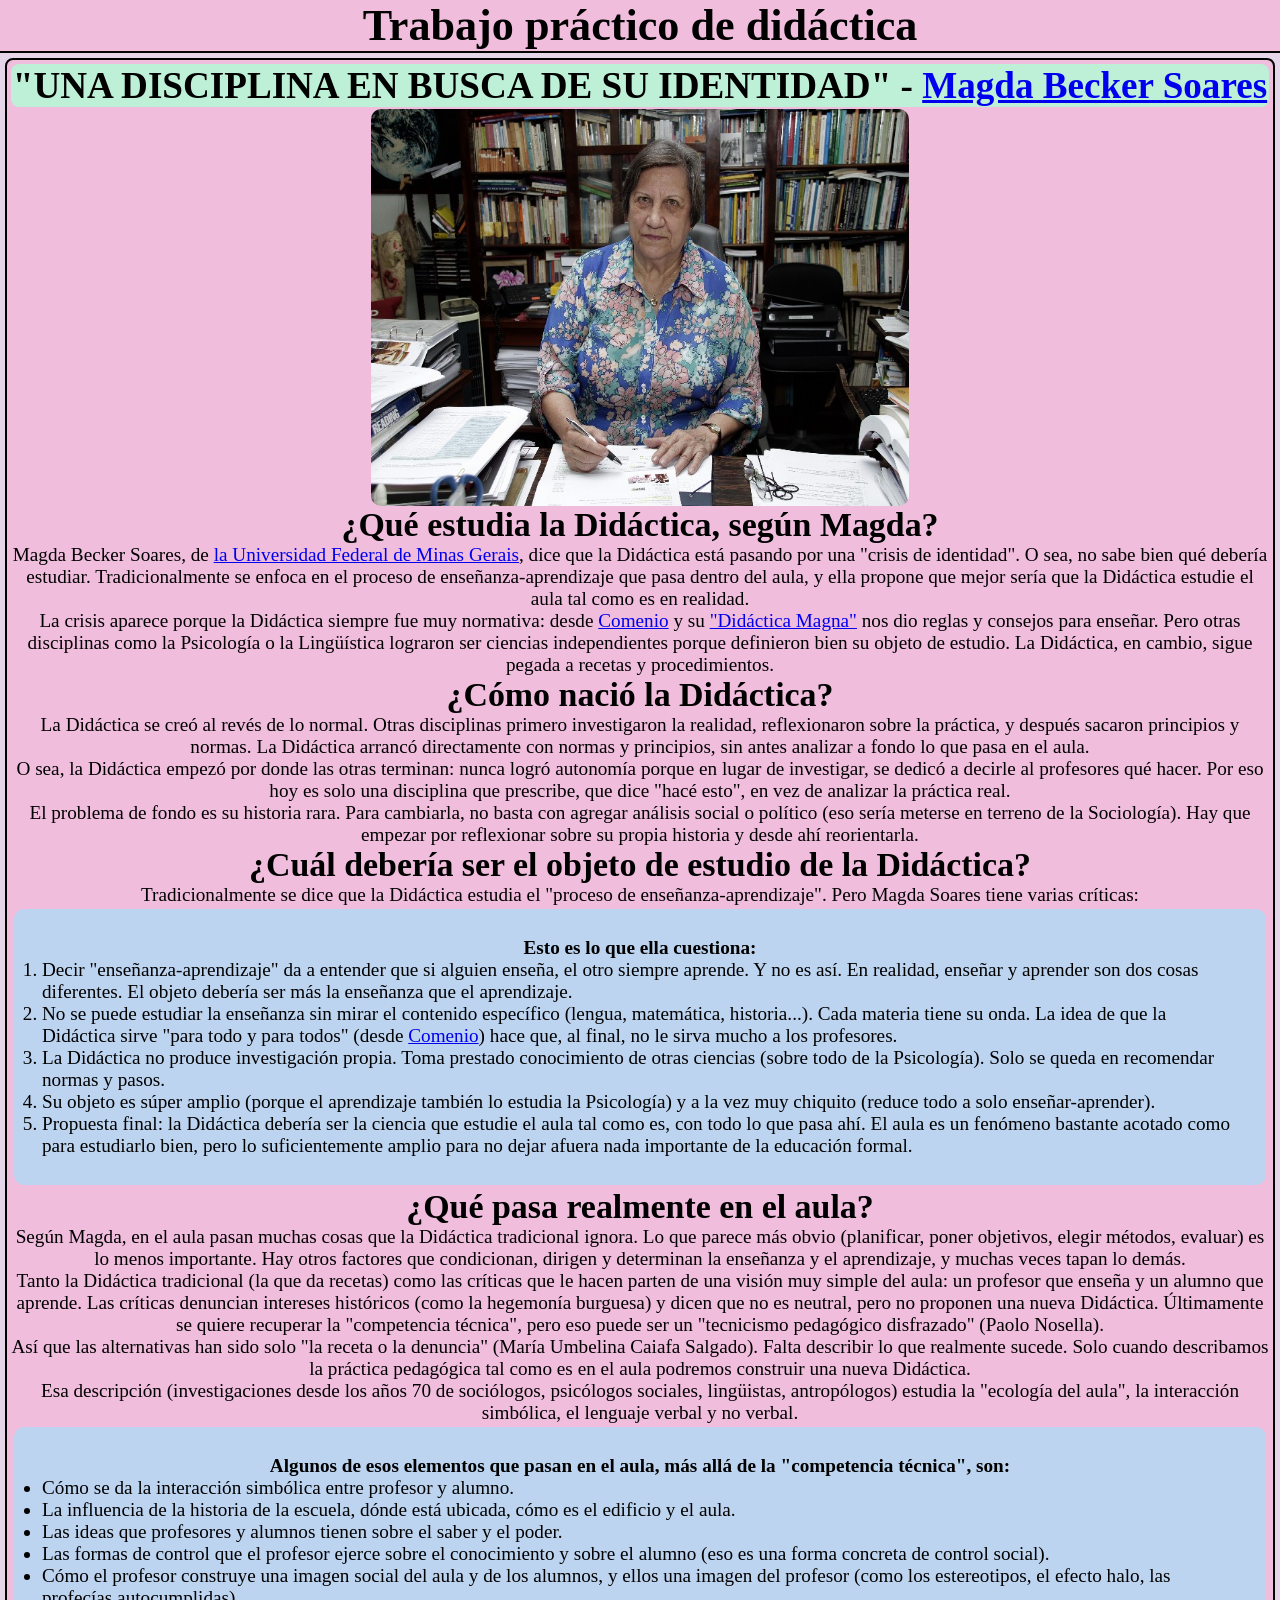
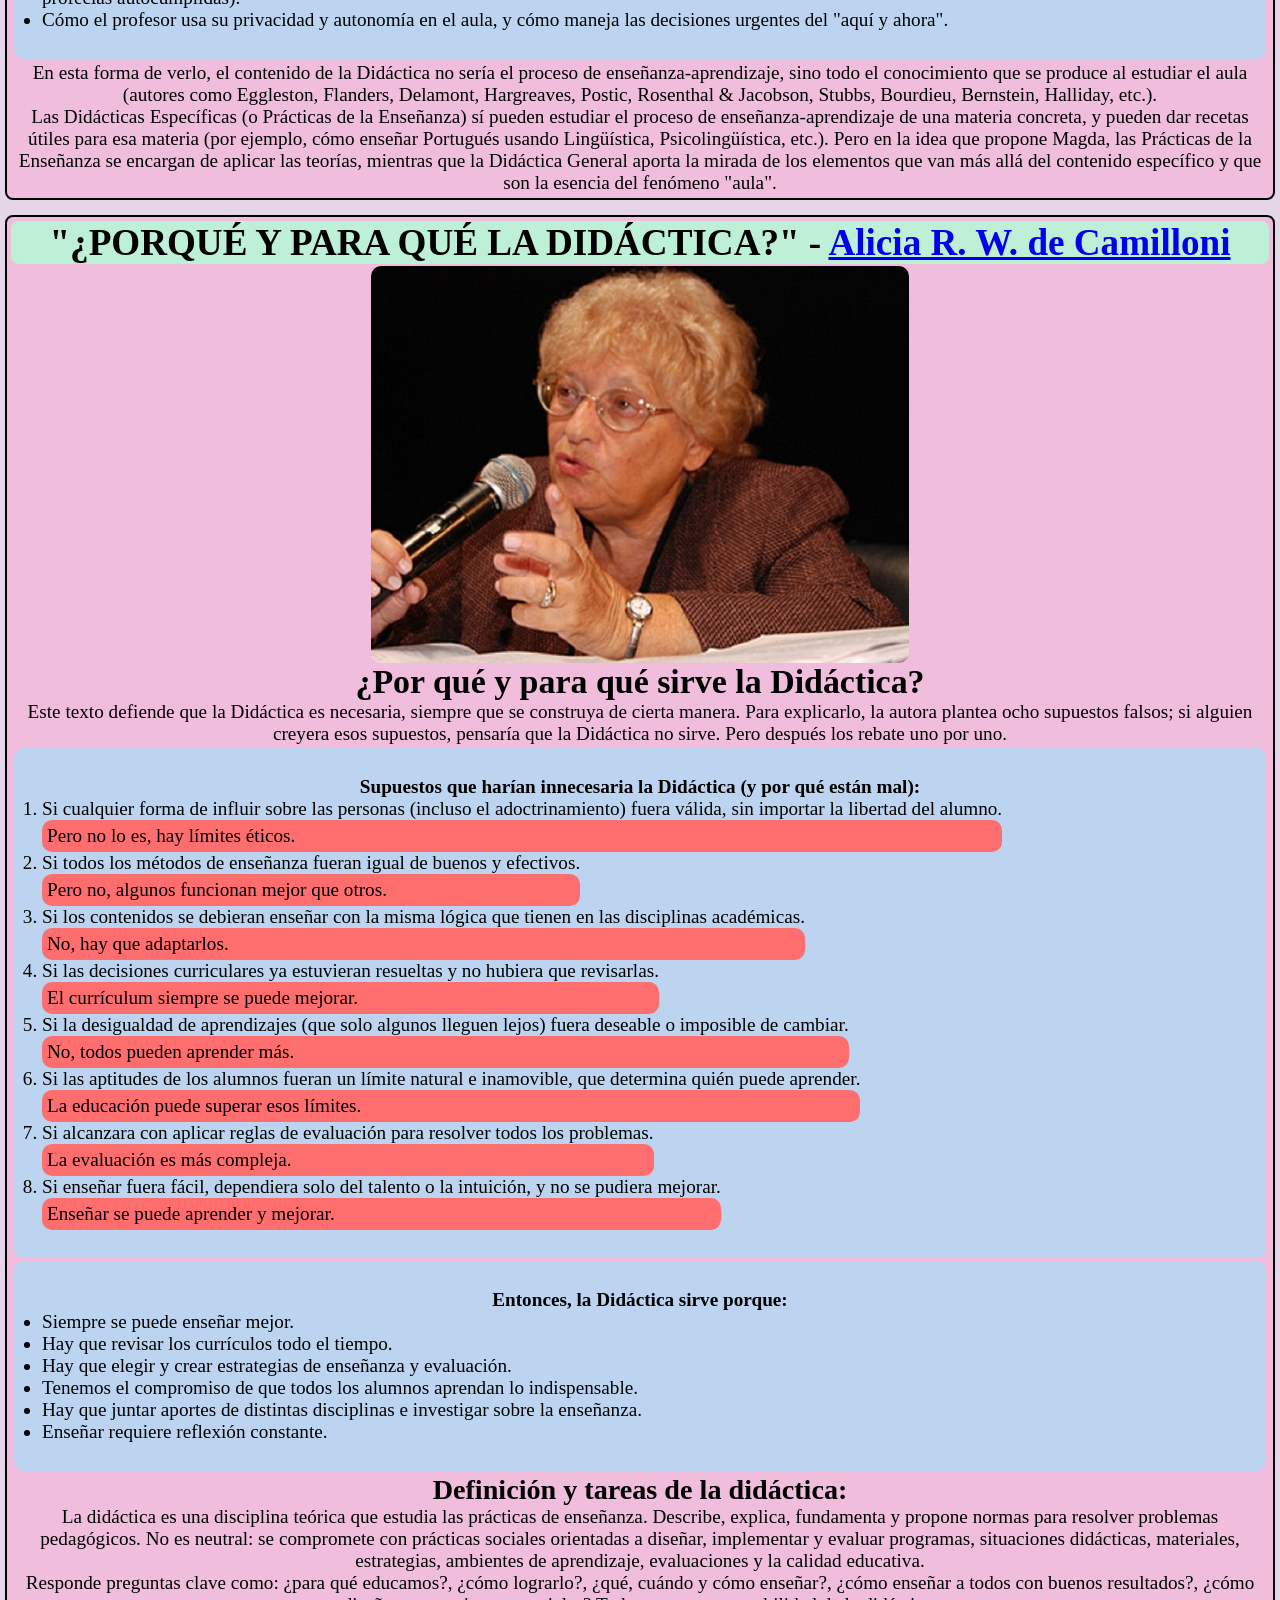
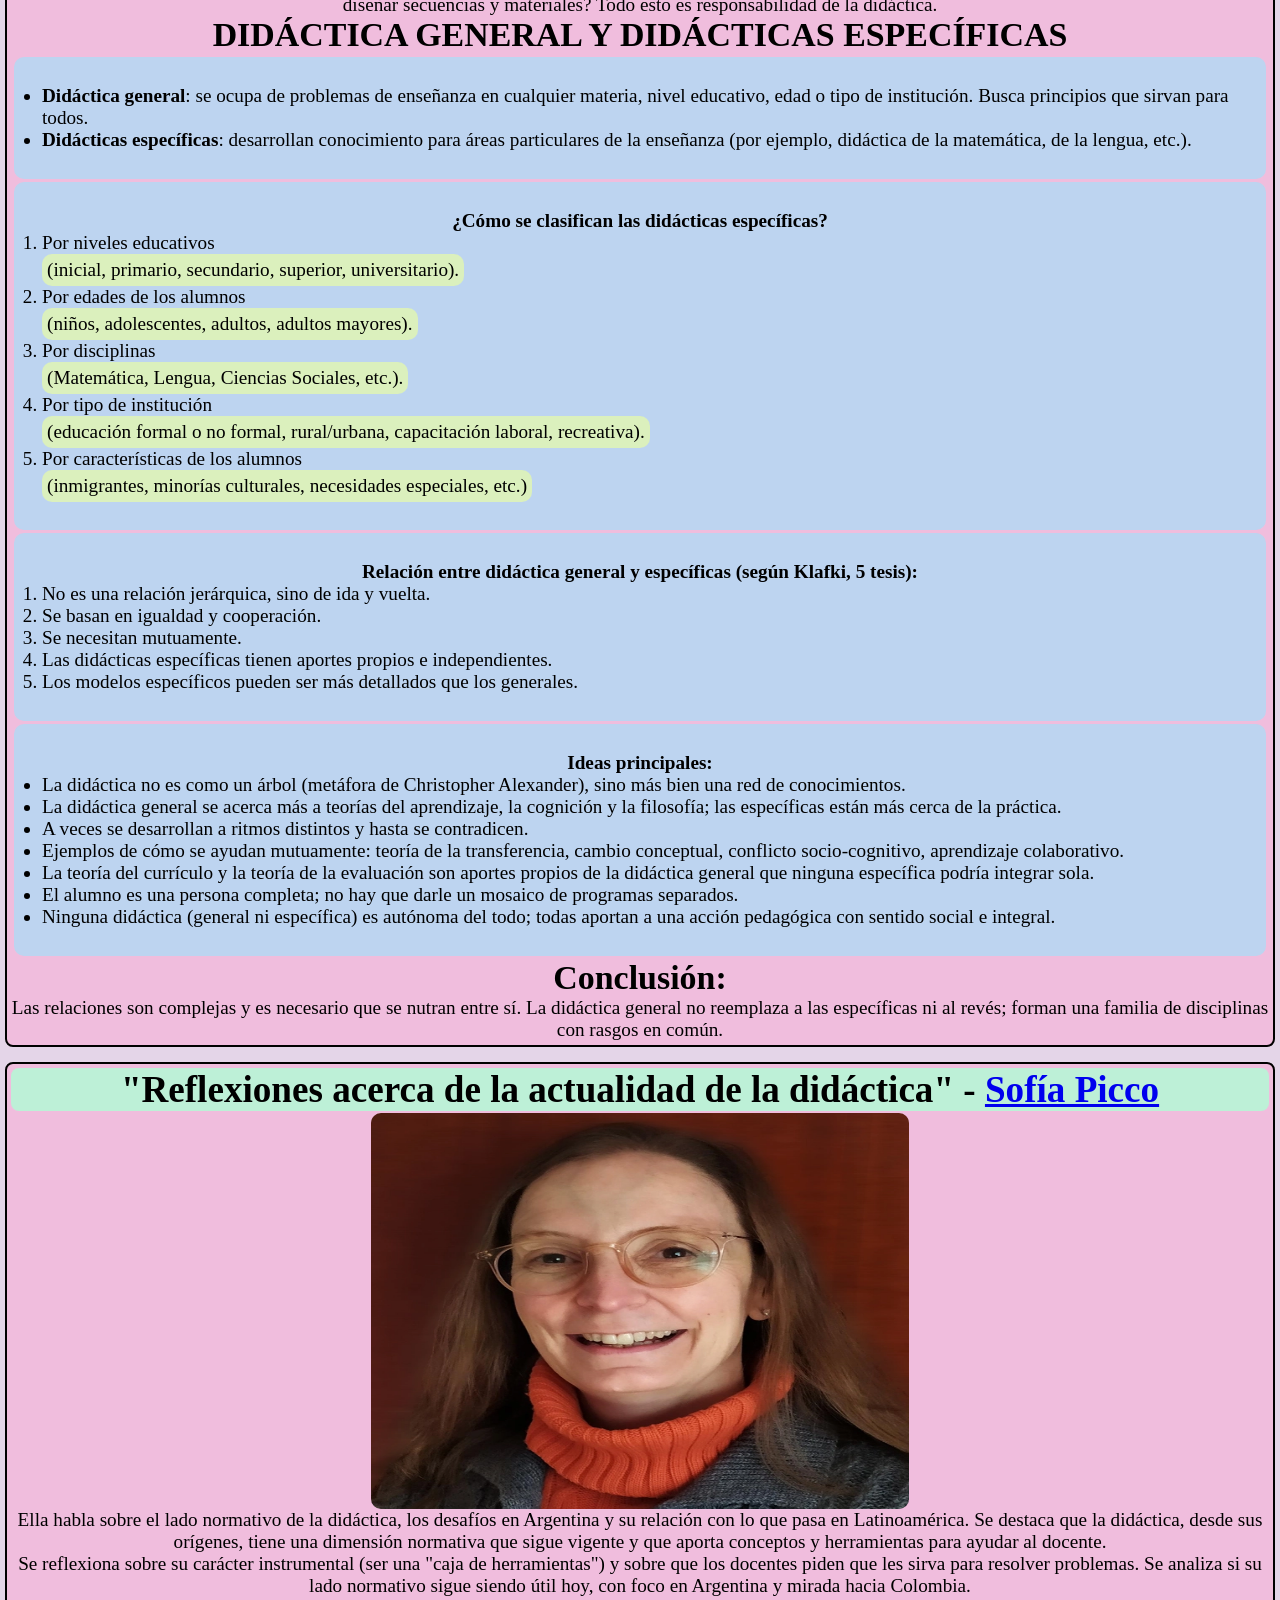
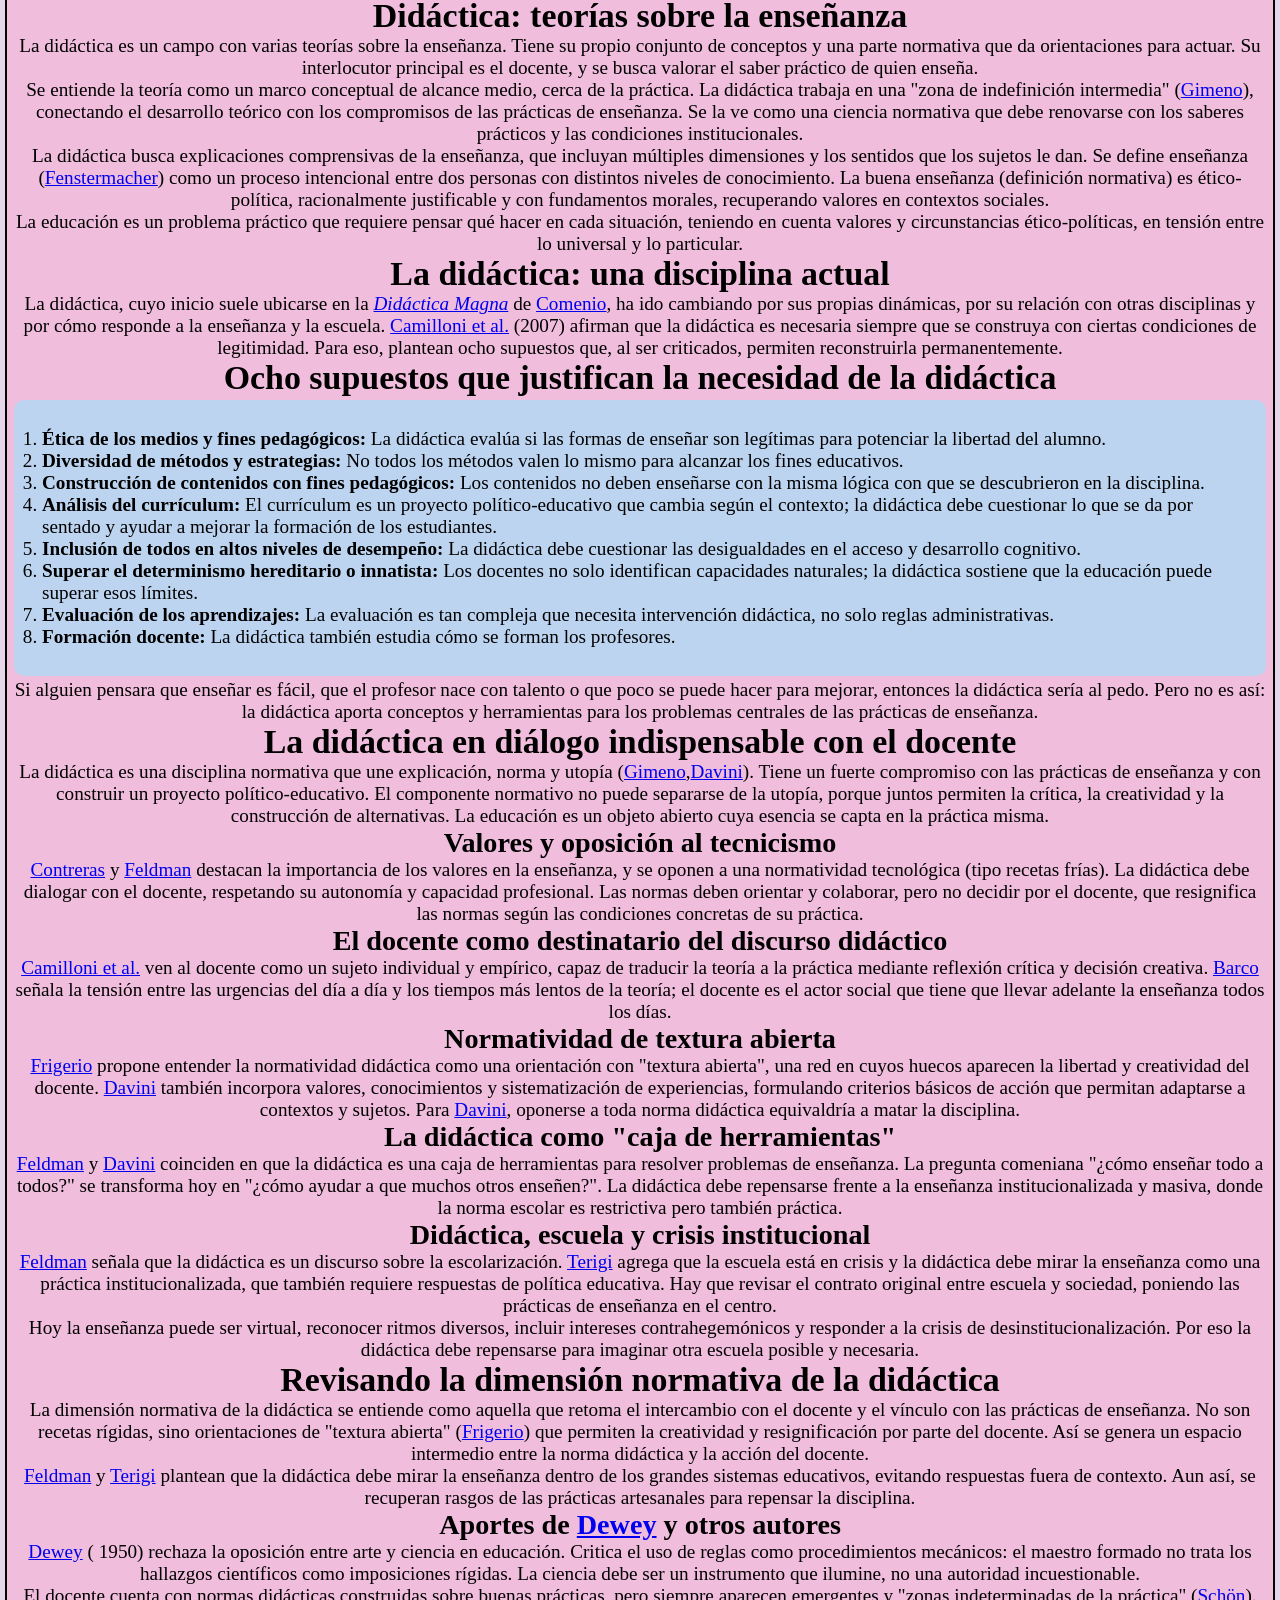
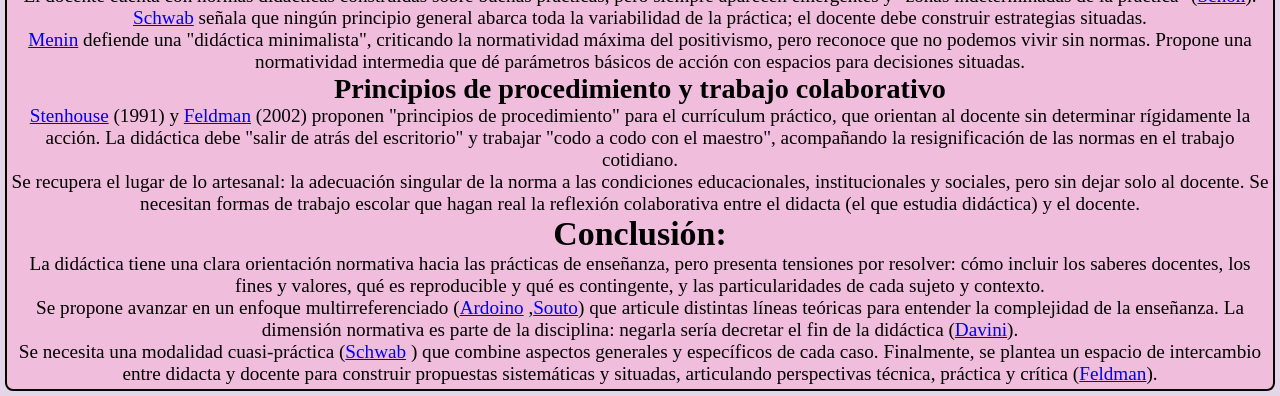
==== commit 0bcf3bd0: "finish all the references link from sofia picco" ====
--- a/index.html
+++ b/index.html
@@ -371,7 +371,9 @@
           normativo no puede separarse de la utopía, porque juntos permiten la crítica, la creatividad y la construcción
           de alternativas. La educación es un objeto abierto cuya esencia se capta en la práctica misma.</p>
         <h4>Valores y oposición al tecnicismo</h4>
-        <p><a title="José Contreras Domingo" href="https://www.scribd.com/document/369140237/Jose-Contreras-Domingo-Rastreo-biografico">Contreras</a> y <a href="https://flacso.org.ar/docentes/feldman-daniel/" title="Daniel Feldman" target="_blank">Feldman</a>
+        <p><a title="José Contreras Domingo"
+            href="https://www.scribd.com/document/369140237/Jose-Contreras-Domingo-Rastreo-biografico">Contreras</a> y
+          <a href="https://flacso.org.ar/docentes/feldman-daniel/" title="Daniel Feldman" target="_blank">Feldman</a>
           destacan la importancia de los valores en la enseñanza, y se oponen a una normatividad
           tecnológica (tipo recetas frías). La didáctica debe dialogar con el docente, respetando su autonomía y
           capacidad profesional. Las normas deben orientar y colaborar, pero no decidir por el docente, que resignifica
@@ -401,14 +403,19 @@
           sujetos. Para <a href="https://es.wikipedia.org/wiki/Mar%C3%ADa_Cristina_Davini" title="María Cristina Davini"
             target="_blank">Davini</a>, oponerse a toda norma didáctica equivaldría a matar la disciplina.</p>
         <h4>La didáctica como "caja de herramientas"</h4>
-        <p><a href="https://flacso.org.ar/docentes/feldman-daniel/" title="Daniel Feldman" target="_blank">Feldman</a> y <a href="https://es.wikipedia.org/wiki/Mar%C3%ADa_Cristina_Davini" title="María Cristina Davini"
+        <p><a href="https://flacso.org.ar/docentes/feldman-daniel/" title="Daniel Feldman" target="_blank">Feldman</a> y
+          <a href="https://es.wikipedia.org/wiki/Mar%C3%ADa_Cristina_Davini" title="María Cristina Davini"
             target="_blank">Davini</a> coinciden en que la didáctica es una caja de herramientas para resolver problemas
           de
           enseñanza. La pregunta comeniana "¿cómo enseñar todo a todos?" se transforma hoy en "¿cómo ayudar a que muchos
           otros enseñen?". La didáctica debe repensarse frente a la enseñanza institucionalizada y masiva, donde la
-          norma escolar es restrictiva pero también práctica.</p>
+          norma escolar es restrictiva pero también práctica.
+        </p>
         <h4>Didáctica, escuela y crisis institucional</h4>
-        <p><a href="https://flacso.org.ar/docentes/feldman-daniel/" title="Daniel Feldman" target="_blank">Feldman</a> señala que la didáctica es un discurso sobre la escolarización. <a href="https://es.wikipedia.org/wiki/Flavia_Terigi" target="_blank" title="Flavia Zulema Terigi" >Terigi</a> agrega que la escuela está en
+        <p><a href="https://flacso.org.ar/docentes/feldman-daniel/" title="Daniel Feldman" target="_blank">Feldman</a>
+          señala que la didáctica es un discurso sobre la escolarización. <a
+            href="https://es.wikipedia.org/wiki/Flavia_Terigi" target="_blank" title="Flavia Zulema Terigi">Terigi</a>
+          agrega que la escuela está en
           crisis y la didáctica debe mirar la enseñanza como una práctica institucionalizada, que también requiere
           respuestas de política educativa. Hay que revisar el contrato original entre escuela y sociedad, poniendo las
           prácticas de enseñanza en el centro.</p>
@@ -424,22 +431,37 @@
             target="_blank">Frigerio</a>) que permiten la creatividad y resignificación por parte del docente. Así se
           genera un espacio
           intermedio entre la norma didáctica y la acción del docente.</p>
-        <p><a href="https://flacso.org.ar/docentes/feldman-daniel/" title="Daniel Feldman" target="_blank">Feldman</a> y <a href="https://es.wikipedia.org/wiki/Flavia_Terigi" target="_blank" title="Flavia Zulema Terigi" >Terigi</a> plantean que la didáctica debe mirar la enseñanza dentro de los grandes sistemas educativos,
+        <p><a href="https://flacso.org.ar/docentes/feldman-daniel/" title="Daniel Feldman" target="_blank">Feldman</a> y
+          <a href="https://es.wikipedia.org/wiki/Flavia_Terigi" target="_blank" title="Flavia Zulema Terigi">Terigi</a>
+          plantean que la didáctica debe mirar la enseñanza dentro de los grandes sistemas educativos,
           evitando respuestas fuera de contexto. Aun así, se recuperan rasgos de las prácticas artesanales para repensar
-          la disciplina.</p>
-        <h4>Aportes de <a href="https://es.wikipedia.org/wiki/John_Dewey" title="John Dewey" target="_blank">Dewey</a> y otros autores</h4>
-        <p><a href="https://es.wikipedia.org/wiki/John_Dewey" title="John Dewey" target="_blank">Dewey</a> ( <span title="Logic: The Theory of Inquiry (1938)">1950</span>) rechaza la oposición entre arte y ciencia en educación. Critica el uso de reglas como
+          la disciplina.
+        </p>
+        <h4>Aportes de <a href="https://es.wikipedia.org/wiki/John_Dewey" title="John Dewey" target="_blank">Dewey</a> y
+          otros autores</h4>
+        <p><a href="https://es.wikipedia.org/wiki/John_Dewey" title="John Dewey" target="_blank">Dewey</a> ( <span
+            title="Logic: The Theory of Inquiry (1938)">1950</span>) rechaza la oposición entre arte y ciencia en
+          educación. Critica el uso de reglas como
           procedimientos mecánicos: el maestro formado no trata los hallazgos científicos como imposiciones rígidas. La
           ciencia debe ser un instrumento que ilumine, no una autoridad incuestionable.</p>
         <p>El docente cuenta con normas didácticas construidas sobre buenas prácticas, pero siempre aparecen emergentes
-          y "zonas indeterminadas de la práctica" (<a href="https://en.wikipedia.org/wiki/Donald_Sch%C3%B6n" title="Donald Alan Schön" target="_blank">Schön</a>). Schwab señala que ningún principio general abarca toda la
+          y "zonas indeterminadas de la práctica" (<a href="https://en.wikipedia.org/wiki/Donald_Sch%C3%B6n"
+            title="Donald Alan Schön" target="_blank">Schön</a>). <a
+            href="https://education.stateuniversity.com/pages/2401/Schwab-Joseph-1909-1988.html" target="_blank"
+            title="Joseph Jackson Schwab">Schwab</a> señala que ningún principio general abarca toda
+          la
           variabilidad de la práctica; el docente debe construir estrategias situadas.</p>
-        <p>Menin defiende una "didáctica minimalista", criticando la normatividad máxima del positivismo, pero reconoce
+        <p><a href="https://minoydavila.com.ar/ovide-menin/" target="_blank" title="Ovide Menin">Menin</a>
+          defiende una "didáctica minimalista", criticando la normatividad máxima del positivismo, pero reconoce
           que no podemos vivir sin normas. Propone una normatividad intermedia que dé parámetros básicos de acción con
           espacios para decisiones situadas.</p>
 
         <h4>Principios de procedimiento y trabajo colaborativo</h4>
-        <p>Stenhouse (1991) y <a href="https://flacso.org.ar/docentes/feldman-daniel/" title="Daniel Feldman" target="_blank">Feldman</a> (2002) proponen "principios de procedimiento" para el currículum práctico, que
+        <p>
+          <a href="https://es.wikipedia.org/wiki/Lawrence_Stenhouse" title="Lawrence Stenhouse"
+            target="_blank">Stenhouse</a>
+          (1991) y <a href="https://flacso.org.ar/docentes/feldman-daniel/" title="Daniel Feldman"
+            target="_blank">Feldman</a> (2002) proponen "principios de procedimiento" para el currículum práctico, que
           orientan al docente sin determinar rígidamente la acción. La didáctica debe "salir de atrás del escritorio" y
           trabajar "codo a codo con el maestro", acompañando la resignificación de las normas en el trabajo cotidiano.
         </p>
@@ -452,13 +474,21 @@
         <p>La didáctica tiene una clara orientación normativa hacia las prácticas de enseñanza, pero presenta tensiones
           por resolver: cómo incluir los saberes docentes, los fines y valores, qué es reproducible y qué es
           contingente, y las particularidades de cada sujeto y contexto.</p>
-        <p>Se propone avanzar en un enfoque multirreferenciado (Ardoino, Souto) que articule distintas líneas teóricas
+        <p>Se propone avanzar en un enfoque multirreferenciado (<a href="https://fr.wikipedia.org/wiki/Jacques_Ardoino"
+            target="_blank" title="Jacques Ardoino">Ardoino</a>
+          ,<a href="https://es.wikipedia.org/wiki/Marta_Souto" target="_blank" title="Marta Souto">Souto</a>) que
+          articule distintas líneas teóricas
           para entender la complejidad de la enseñanza. La dimensión normativa es parte de la disciplina: negarla sería
           decretar el fin de la didáctica (<a href="https://es.wikipedia.org/wiki/Mar%C3%ADa_Cristina_Davini"
             title="María Cristina Davini" target="_blank">Davini</a>).</p>
-        <p>Se necesita una modalidad cuasi-práctica (Schwab) que combine aspectos generales y específicos de cada caso.
+        <p>Se necesita una modalidad cuasi-práctica (<a
+            href="https://education.stateuniversity.com/pages/2401/Schwab-Joseph-1909-1988.html" target="_blank"
+            title="Joseph Jackson Schwab">Schwab</a>
+          ) que combine aspectos generales y específicos de cada caso.
           Finalmente, se plantea un espacio de intercambio entre didacta y docente para construir propuestas
-          sistemáticas y situadas, articulando perspectivas técnica, práctica y crítica (<a href="https://flacso.org.ar/docentes/feldman-daniel/" title="Daniel Feldman" target="_blank">Feldman</a>).</p>
+          sistemáticas y situadas, articulando perspectivas técnica, práctica y crítica (<a
+            href="https://flacso.org.ar/docentes/feldman-daniel/" title="Daniel Feldman" target="_blank">Feldman</a>).
+        </p>
       </section>
     </article>
   </main>
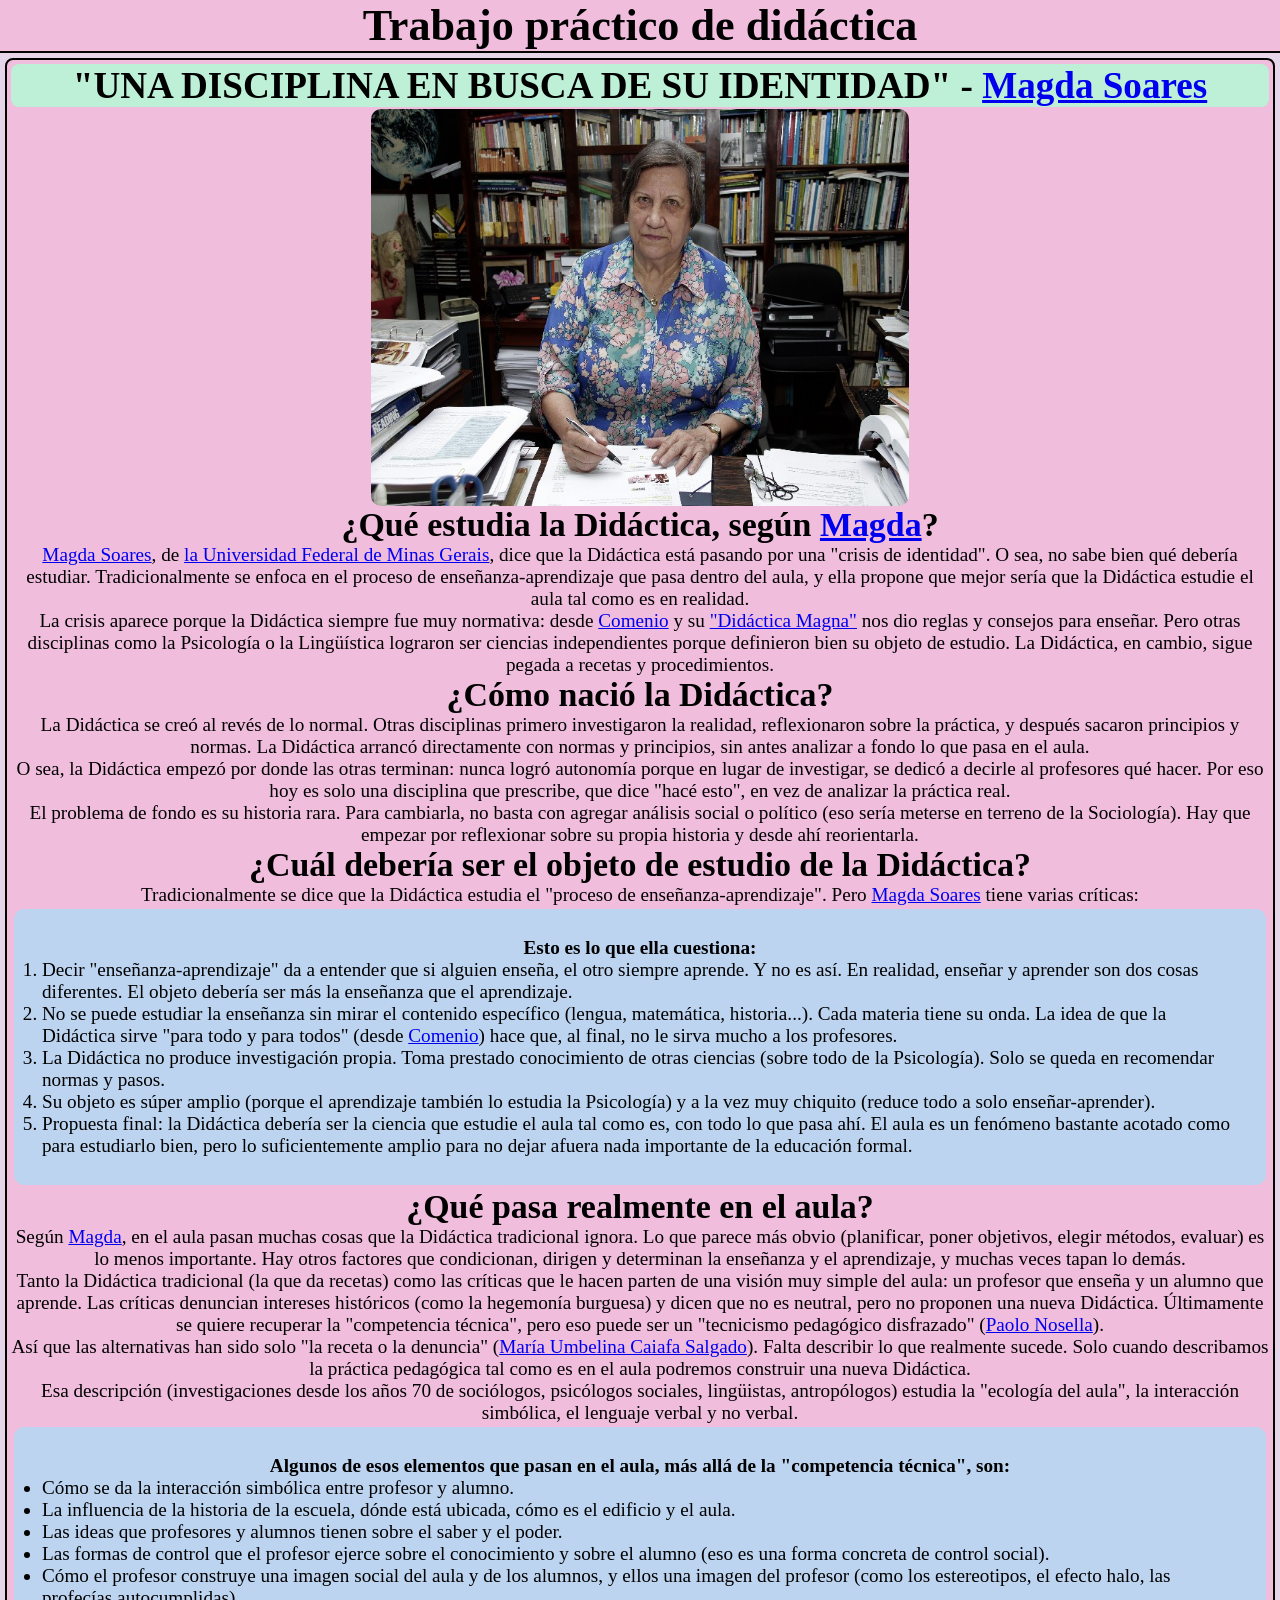
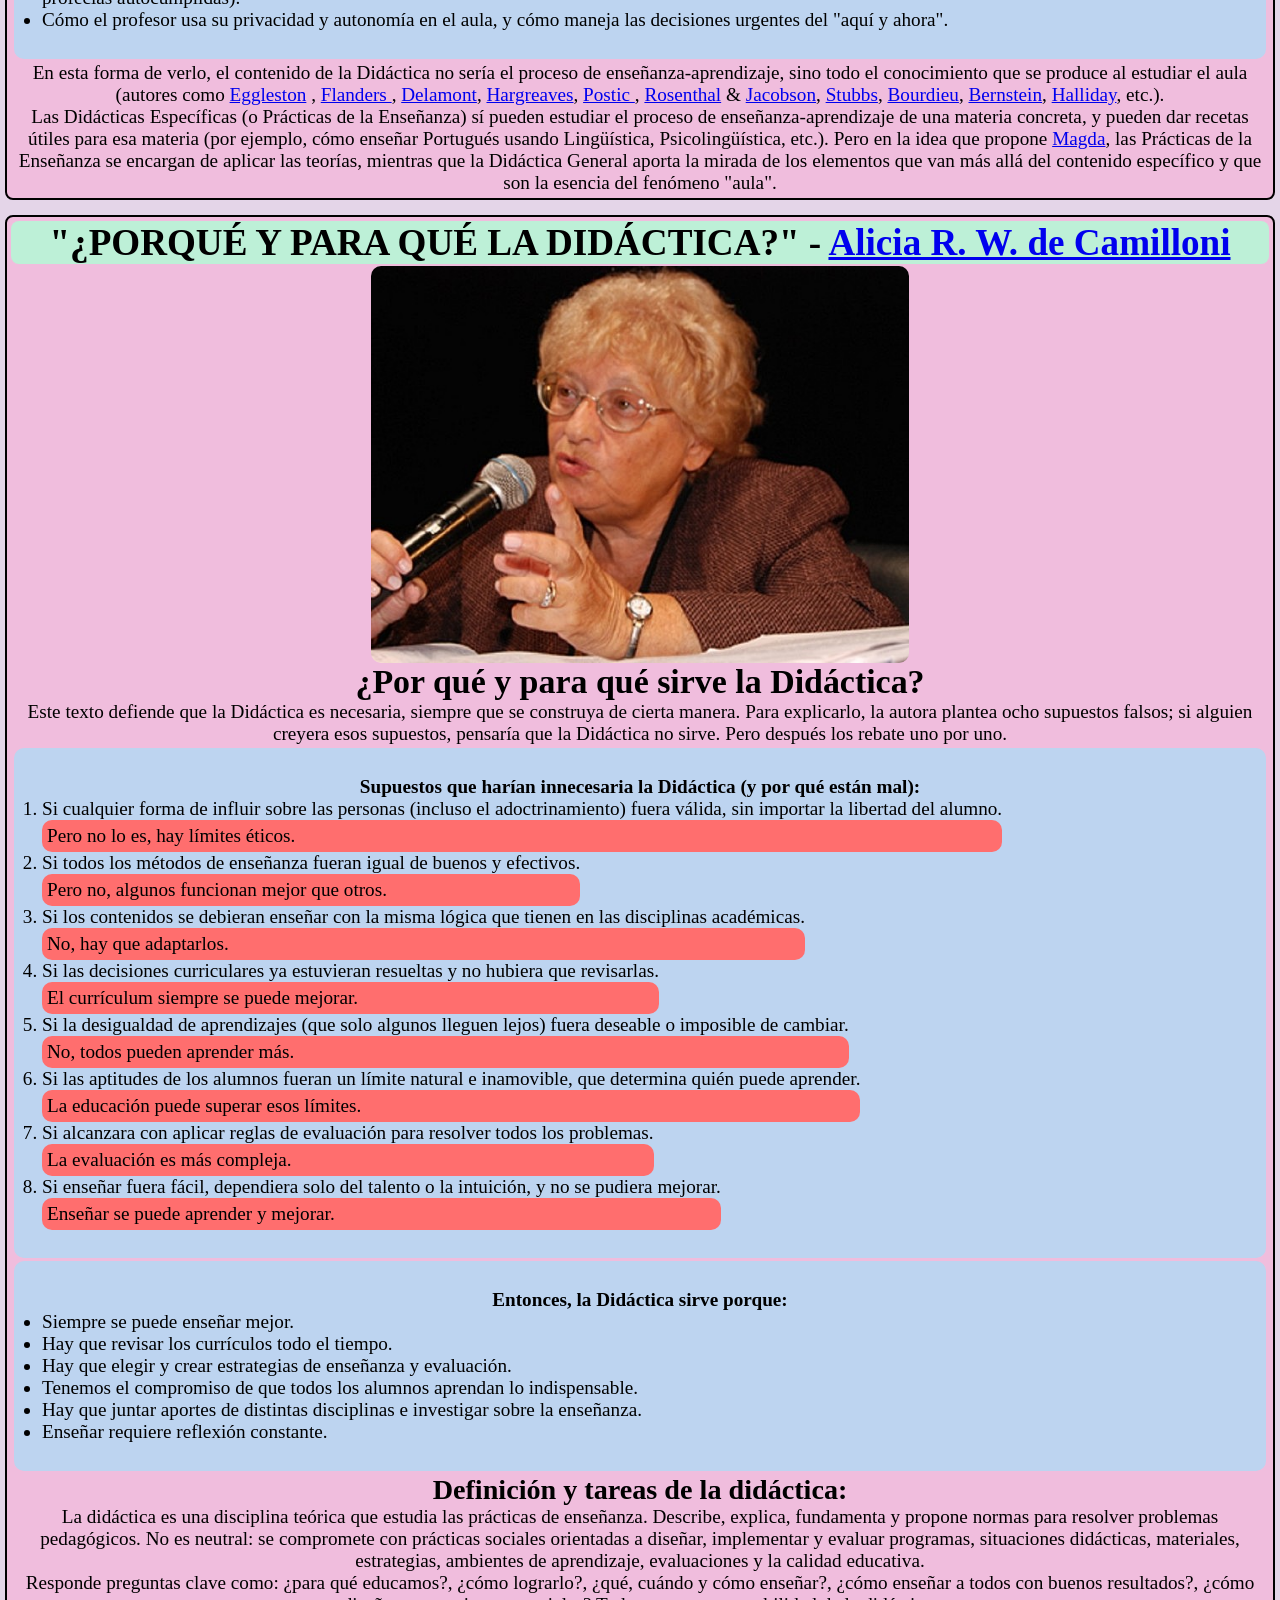
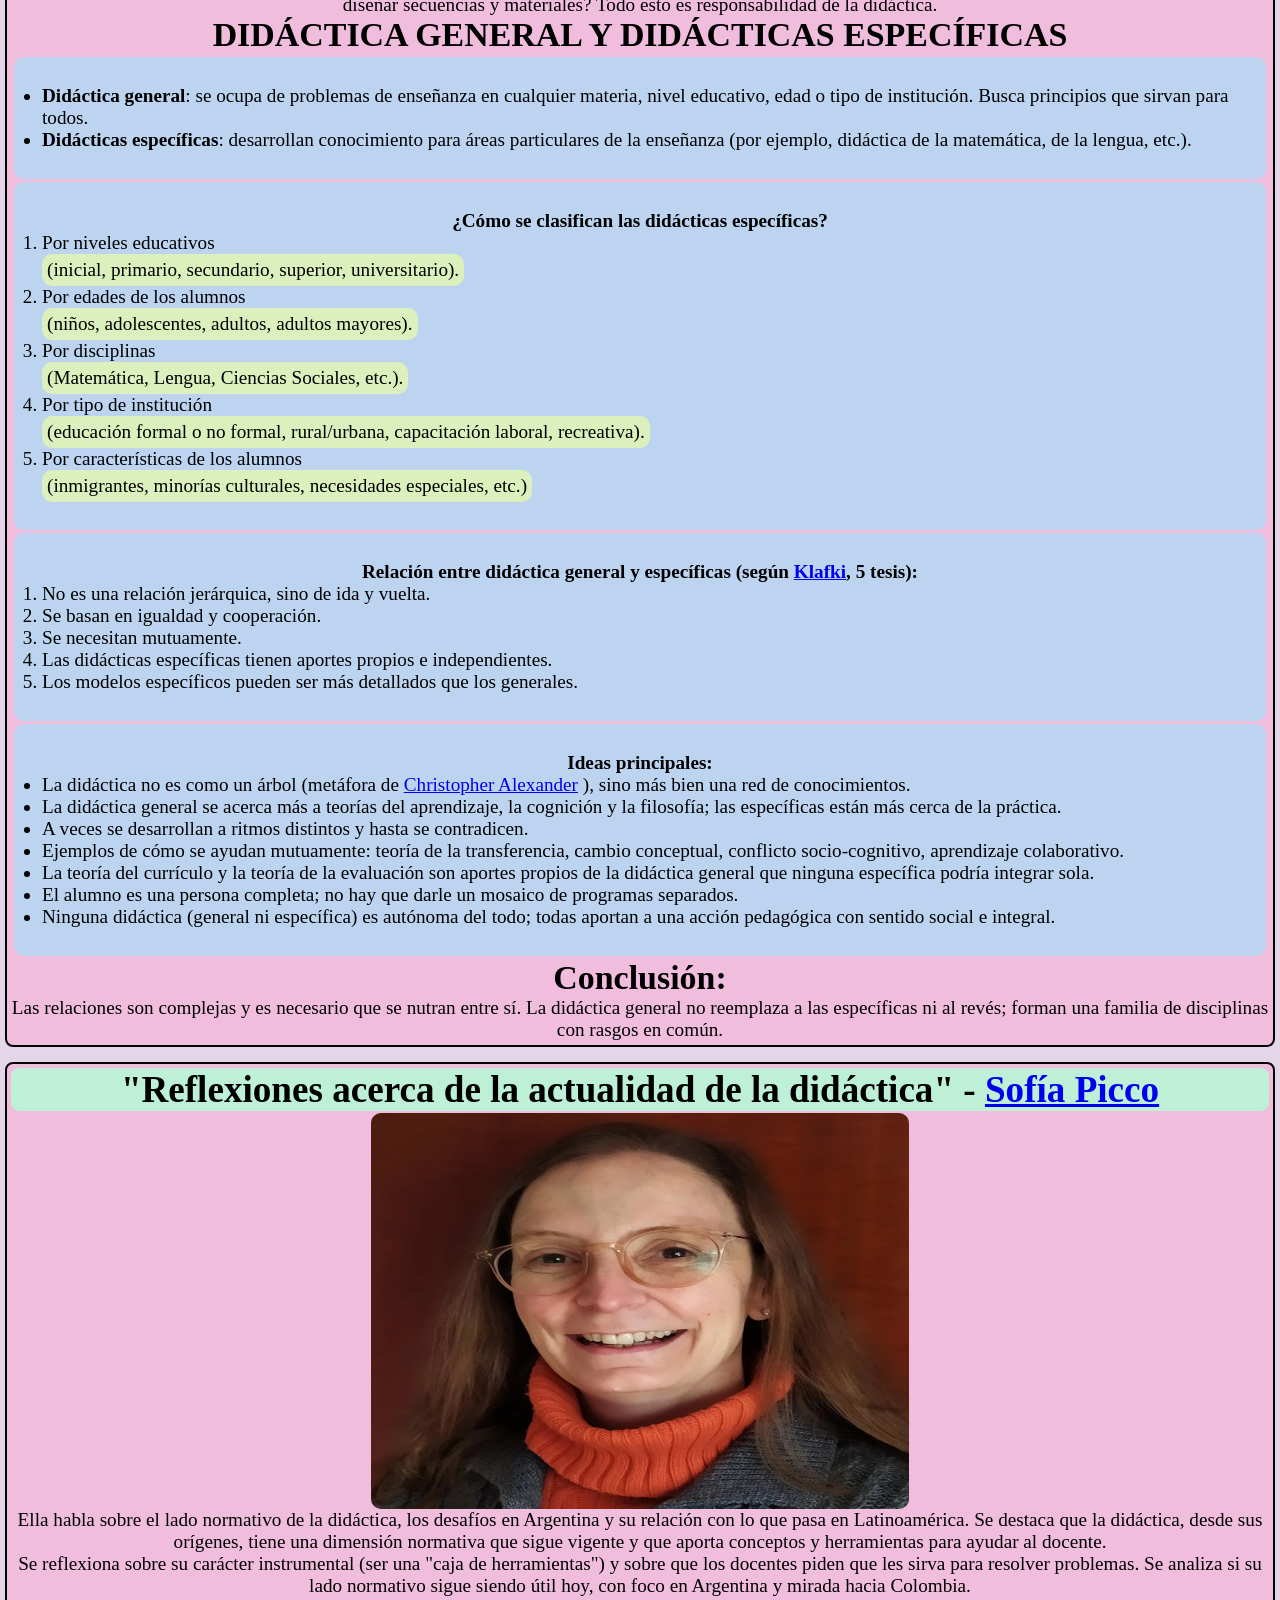
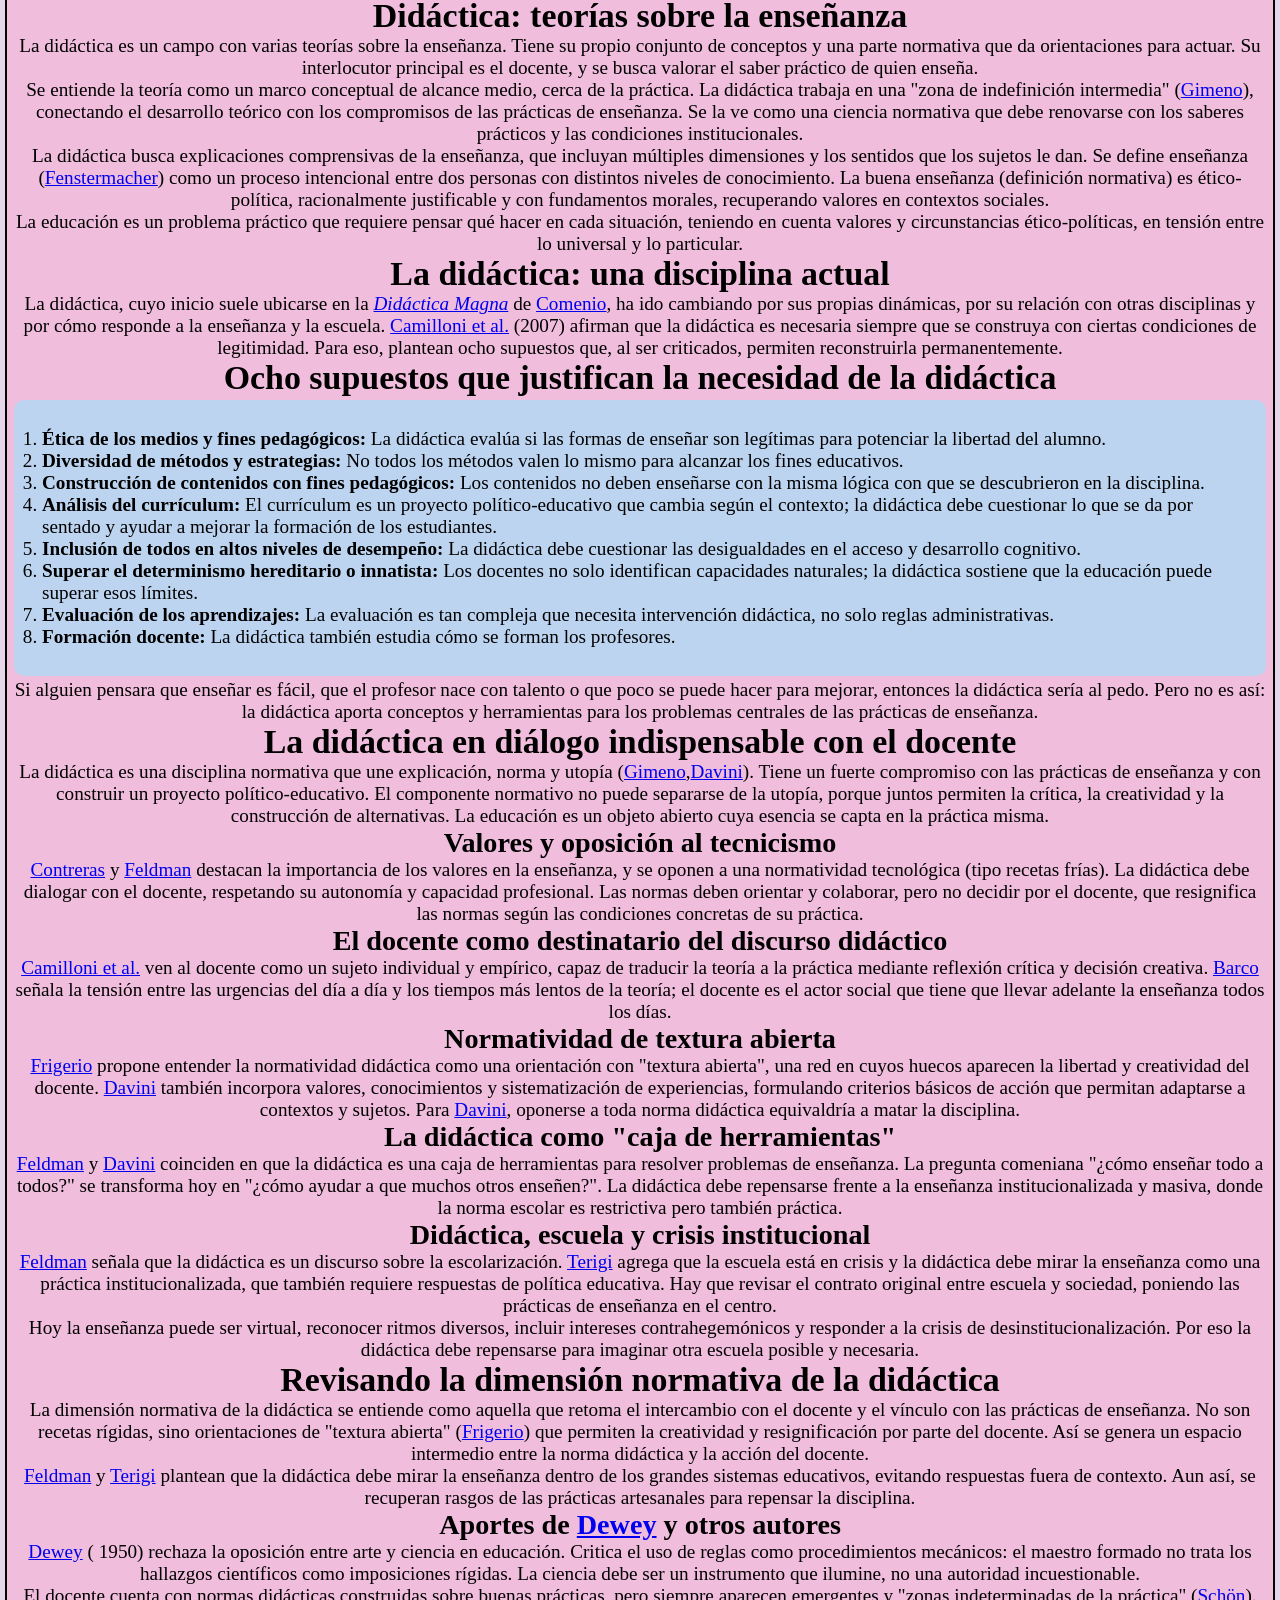
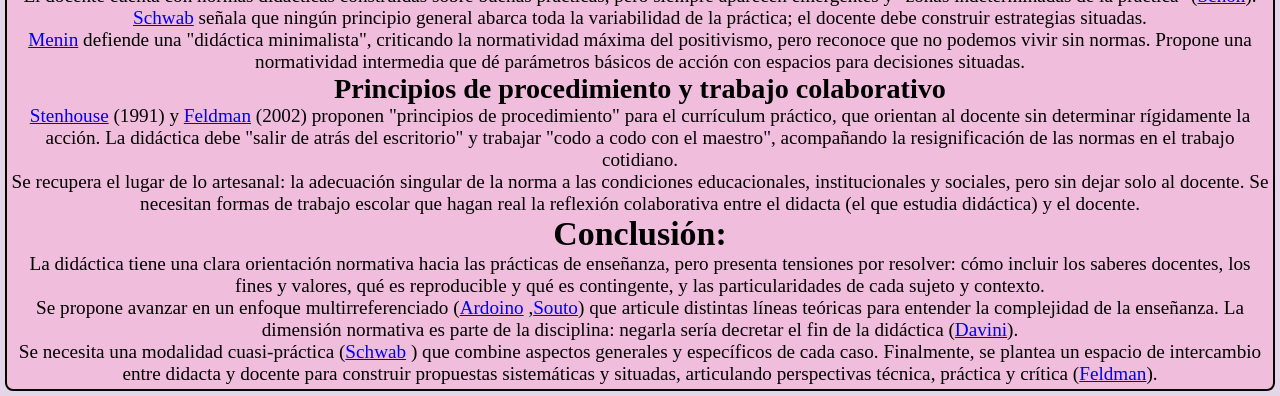
==== commit 5224cc20: "all the links hell yeah" ====
--- a/index.html
+++ b/index.html
@@ -18,20 +18,25 @@
     <article>
       <h2 class="title">
         "UNA DISCIPLINA EN BUSCA DE SU IDENTIDAD" - <a href="https://pt.wikipedia.org/wiki/Magda_Soares"
-          target="_blank">Magda Becker Soares</a>
+          title="Magda Becker Soares" target="_blank">Magda Soares</a>
       </h2>
       <img src="./src/madga.jpg" alt="Imagen de Magda Soares">
       <section>
 
         <h3>
-          ¿Qué estudia la Didáctica, según Magda?
+          ¿Qué estudia la Didáctica, según
+          <a href="https://pt.wikipedia.org/wiki/Magda_Soares" title="Magda Becker Soares" target="_blank">Magda</a>?
         </h3>
 
-        <p>Magda Becker Soares, de <a href="https://es.wikipedia.org/wiki/Universidad_Federal_de_Minas_Gerais"
+        <p>
+
+          <a href="https://pt.wikipedia.org/wiki/Magda_Soares" title="Magda Becker Soares" target="_blank"> Magda
+            Soares</a>, de <a href="https://es.wikipedia.org/wiki/Universidad_Federal_de_Minas_Gerais"
             target="_blank">la Universidad Federal de Minas Gerais</a>, dice que la Didáctica está pasando por una
           "crisis de identidad". O sea, no sabe bien qué debería estudiar. Tradicionalmente se enfoca en el proceso de
           enseñanza-aprendizaje que pasa dentro del aula, y ella propone que mejor sería que la Didáctica estudie el
-          aula tal como es en realidad.</p>
+          aula tal como es en realidad.
+        </p>
 
         <p>La crisis aparece porque la Didáctica siempre fue muy normativa: desde <a
             href="https://es.wikipedia.org/wiki/Comenio" target="_blank" title="Juan Amos Comenio">Comenio</a> y su <a
@@ -65,8 +70,11 @@
         <h3>
           ¿Cuál debería ser el objeto de estudio de la Didáctica?
         </h3>
-        <p>Tradicionalmente se dice que la Didáctica estudia el "proceso de enseñanza-aprendizaje". Pero Magda Soares
-          tiene varias críticas:</p>
+        <p>Tradicionalmente se dice que la Didáctica estudia el "proceso de enseñanza-aprendizaje". Pero
+          <a href="https://pt.wikipedia.org/wiki/Magda_Soares" title="Magda Becker Soares" target="_blank">Magda
+            Soares</a>
+          tiene varias críticas:
+        </p>
         <ol>
           <p>Esto es lo que ella cuestiona:</p>
           <li>Decir "enseñanza-aprendizaje" da a entender que si alguien enseña, el otro siempre aprende. Y no es así.
@@ -90,17 +98,22 @@
         <h3>
           ¿Qué pasa realmente en el aula?
         </h3>
-        <p>Según Magda, en el aula pasan muchas cosas que la Didáctica tradicional ignora. Lo que parece más obvio
+        <p>Según <a href="https://pt.wikipedia.org/wiki/Magda_Soares" title="Magda Becker Soares"
+            target="_blank">Magda</a>, en el aula pasan muchas cosas que la Didáctica tradicional ignora. Lo que parece
+          más obvio
           (planificar, poner objetivos, elegir métodos, evaluar) es lo menos importante. Hay otros factores que
           condicionan, dirigen y determinan la enseñanza y el aprendizaje, y muchas veces tapan lo demás.</p>
 
         <p>Tanto la Didáctica tradicional (la que da recetas) como las críticas que le hacen parten de una visión muy
           simple del aula: un profesor que enseña y un alumno que aprende. Las críticas denuncian intereses históricos
           (como la hegemonía burguesa) y dicen que no es neutral, pero no proponen una nueva Didáctica. Últimamente se
-          quiere recuperar la "competencia técnica", pero eso puede ser un "tecnicismo pedagógico disfrazado" (Paolo
-          Nosella).</p>
-
-        <p>Así que las alternativas han sido solo "la receta o la denuncia" (María Umbelina Caiafa Salgado). Falta
+          quiere recuperar la "competencia técnica", pero eso puede ser un "tecnicismo pedagógico disfrazado" (<a
+            href="https://www.ppge.ufscar.br/pt-br/pessoas/docentes/paolo-nosella" target="_blank"
+            title="Paolo Nosella">Paolo Nosella</a>).</p>
+
+        <p>Así que las alternativas han sido solo "la receta o la denuncia" (<a
+            href="https://publicacoes.fcc.org.br/cp/article/view/1400" title="María Umbelina Caiafa Salgado"
+            target="_blank">María Umbelina Caiafa Salgado</a>). Falta
           describir lo que realmente sucede. Solo cuando describamos la práctica pedagógica tal como es en el aula
           podremos construir una nueva Didáctica.</p>
 
@@ -121,12 +134,32 @@
         </ul>
 
         <p>En esta forma de verlo, el contenido de la Didáctica no sería el proceso de enseñanza-aprendizaje, sino todo
-          el conocimiento que se produce al estudiar el aula (autores como Eggleston, Flanders, Delamont, Hargreaves,
-          Postic, Rosenthal & Jacobson, Stubbs, Bourdieu, Bernstein, Halliday, etc.).</p>
+          el conocimiento que se produce al estudiar el aula (autores como <a
+            href="https://en.wikipedia.org/wiki/John_Eggleston_(professor)" target="_blank"
+            title="Samuel John Eggleston">Eggleston</a>
+          ,
+          <a href="https://casbs.stanford.edu/people/ned-flanders" target="_blank" title="Ned Arthur Flanders">
+            Flanders
+          </a>, <a href="https://en.wikipedia.org/?curid=53503549" target="_blank" title="Sara Delamont">Delamont</a>,
+          <a href="https://dbpedia.org/page/David_Hargreaves_(academic)" target="_blank"
+            title="David Hargreaves">Hargreaves</a>,
+          <a href="https://shs.cairn.info/la-relation-educative--9782130523352?lang=fr" target="_blank"
+            title="Marcel Postic">
+            Postic
+          </a>, <a href="https://en.wikipedia.org/wiki/Robert_Rosenthal_(psychologist)" target="_blank"
+            title="Robert Rosenthal">Rosenthal</a> & <a href="https://en.wikipedia.org/wiki/Lenore_Jacobson"
+            target="_blank" title="Lenore F Jacobson">Jacobson</a>,
+          <a href="https://pt.wikipedia.org/wiki/Michael_Stubbs" target="_blank" title="Michael Stubbs">Stubbs</a>, <a
+            href="https://es.wikipedia.org/wiki/Pierre_Bourdieu" target="_blank" title="Pierre Bourdieu">Bourdieu</a>,
+          <a href="https://es.wikipedia.org/wiki/Basil_Bernstein" target="_blank" title="Basil Bernstein">Bernstein</a>,
+          <a href="https://es.wikipedia.org/wiki/Michael_Halliday" target="_blank"
+            title="Michael Alexander Kirkwood Halliday">Halliday</a>, etc.).
+        </p>
 
         <p>Las Didácticas Específicas (o Prácticas de la Enseñanza) sí pueden estudiar el proceso de
           enseñanza-aprendizaje de una materia concreta, y pueden dar recetas útiles para esa materia (por ejemplo, cómo
-          enseñar Portugués usando Lingüística, Psicolingüística, etc.). Pero en la idea que propone Magda, las
+          enseñar Portugués usando Lingüística, Psicolingüística, etc.). Pero en la idea que propone <a
+            href="https://pt.wikipedia.org/wiki/Magda_Soares" title="Magda Becker Soares" target="_blank">Magda</a>, las
           Prácticas de la Enseñanza se encargan de aplicar las teorías, mientras que la Didáctica General aporta la
           mirada de los elementos que van más allá del contenido específico y que son la esencia del fenómeno "aula".
         </p>
@@ -249,7 +282,7 @@
         </ol>
         <ol>
           <p>
-            Relación entre didáctica general y específicas (según Klafki, 5 tesis):
+            Relación entre didáctica general y específicas (según <a href="https://de.wikipedia.org/wiki/Wolfgang_Klafki" target="_blank" title="Wolfgang Klafki">Klafki</a>, 5 tesis):
           </p>
           <li>No es una relación jerárquica, sino de ida y vuelta.</li>
           <li>Se basan en igualdad y cooperación.</li>
@@ -260,7 +293,9 @@
         <ul>
 
           <p>Ideas principales:</p>
-          <li>La didáctica no es como un árbol (metáfora de Christopher Alexander), sino más bien una red de
+          <li>La didáctica no es como un árbol (metáfora de <a
+              href="https://es.wikipedia.org/wiki/Christopher_Alexander" target="_blank"
+              title="Christopher Alexander">Christopher Alexander</a> ), sino más bien una red de
             conocimientos.</li>
           <li>La didáctica general se acerca más a teorías del aprendizaje, la cognición y la filosofía; las específicas
             están más cerca de la práctica.</li>
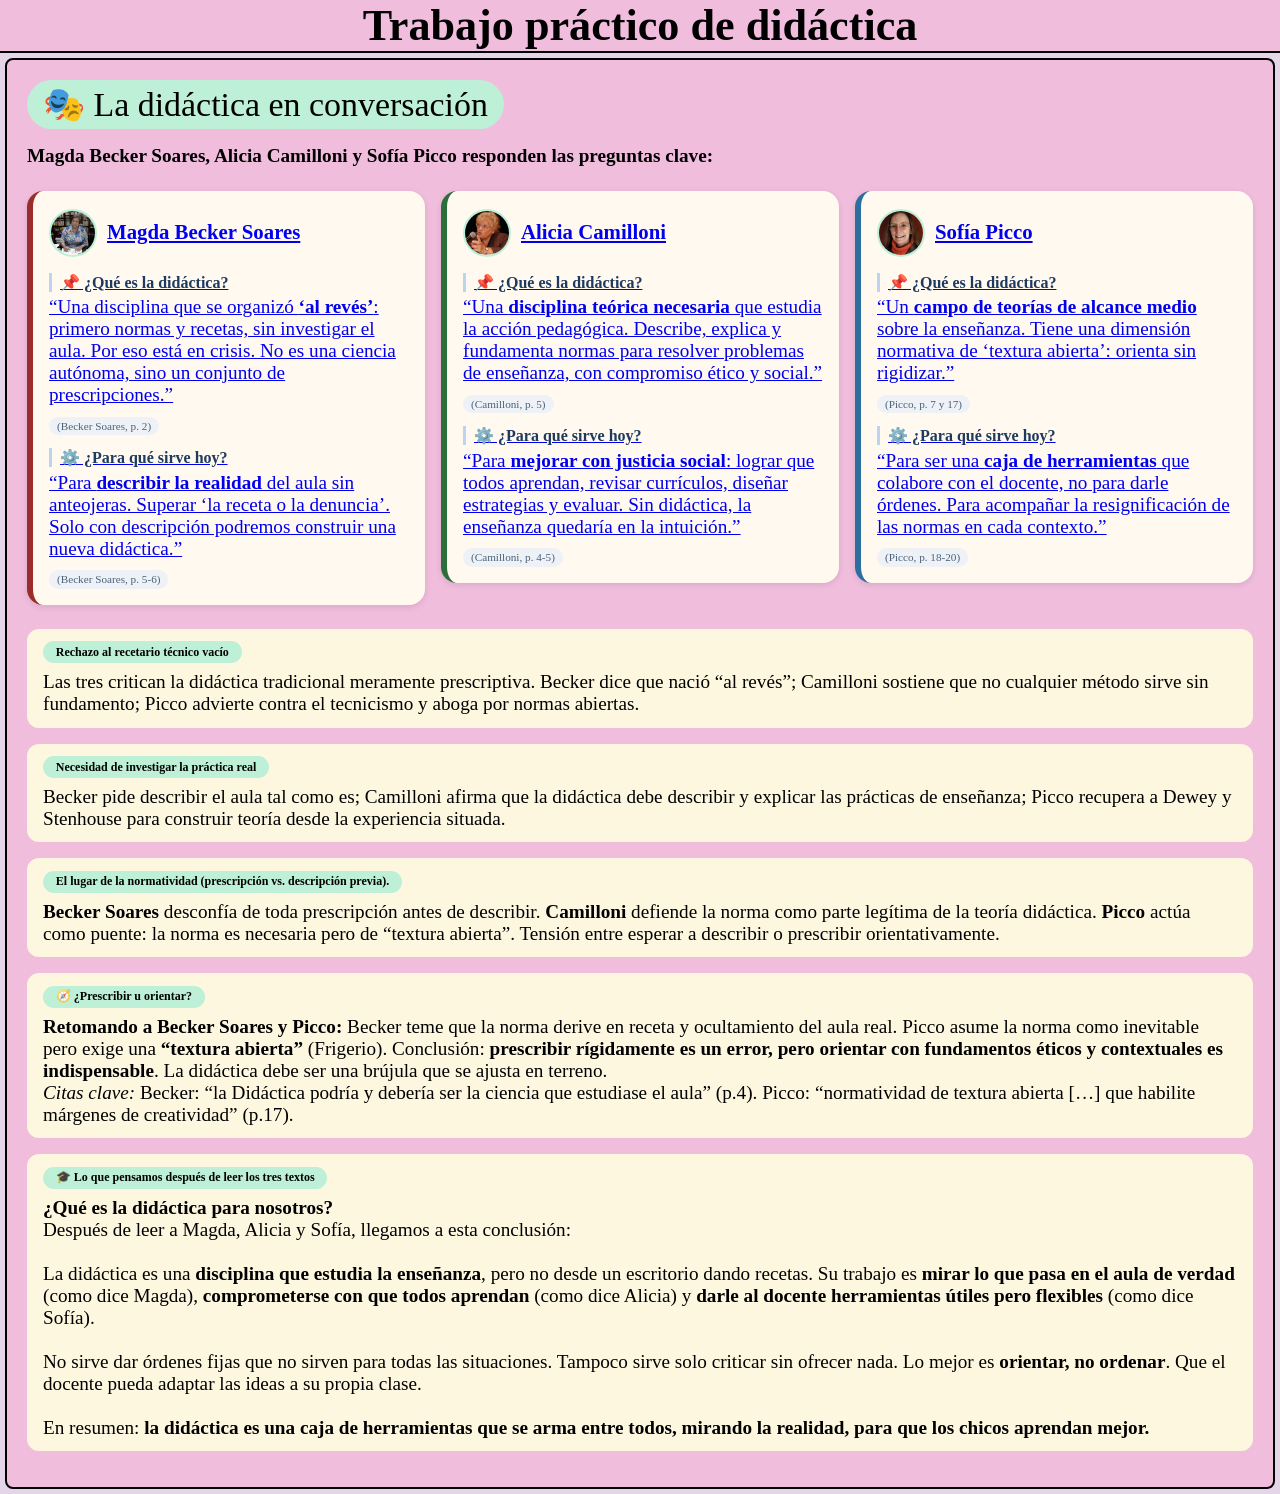
==== commit d573587f: "make summary and stuff better" ====
--- a/index.html
+++ b/index.html
@@ -4,528 +4,250 @@
 <head>
   <meta charset="UTF-8">
   <meta name="viewport" content="width=device-width, initial-scale=1.0">
-  <title>Didactica</title>
+  <title>Trabajo práctico de didáctica | Diálogo grupal</title>
   <link rel="stylesheet" href="style.css">
+  <style>
+    /* Additional styles for the dialogue section – respects your color variables */
+    .dialog-section {
+      background-color: var(--defaultBackground);
+      border: 2px solid black;
+      margin: 5px;
+      padding: 20px;
+      border-radius: 8px;
+      text-align: left;
+    }
+
+    .dialog-title {
+      background-color: var(--tittle);
+      display: inline-block;
+      padding: 0.3rem 1rem;
+      border-radius: 30px;
+      font-size: var(--h3Size);
+      margin-bottom: 1rem;
+    }
+
+    .dialog-grid {
+      display: grid;
+      grid-template-columns: repeat(auto-fit, minmax(280px, 1fr));
+      gap: 1rem;
+      margin: 1.5rem 0;
+    }
+
+    .author-card {
+      background: #fff9f0;
+      border-radius: 16px;
+      padding: 1rem;
+      box-shadow: 0 2px 6px rgba(0, 0, 0, 0.1);
+      border-left: 6px solid;
+      transition: 0.2s;
+    }
+
+    .author-card.magda {
+      border-left-color: #9b2c2c;
+    }
+
+    .author-card.alicia {
+      border-left-color: #2b6e3c;
+    }
+
+    .author-card.picco {
+      border-left-color: #2c6e9e;
+    }
+
+    .author-name {
+      font-size: 1.3rem;
+      font-weight: bold;
+      display: flex;
+      align-items: center;
+      gap: 10px;
+      margin-bottom: 1rem;
+    }
+
+    .author-name img {
+      width: 48px;
+      height: 48px;
+      border-radius: 50%;
+      object-fit: cover;
+      border: 2px solid var(--tittle);
+    }
+
+    .question {
+      font-weight: bold;
+      margin-top: 0.8rem;
+      color: #1e3a5f;
+      border-left: 3px solid var(--listBackground);
+      padding-left: 0.5rem;
+    }
+
+    .answer {
+      margin: 0.3rem 0 0.6rem 0;
+      font-size: var(--paragraphSize);
+    }
+
+    .citation {
+      font-size: 0.7rem;
+      color: #4a627a;
+      background: #eef2f7;
+      display: inline-block;
+      padding: 0.2rem 0.5rem;
+      border-radius: 20px;
+    }
+
+    .encuentro,
+    .tension,
+    .normativa,
+    .cierre {
+      background: #fef7e0;
+      padding: 0.8rem 1rem;
+      border-radius: 12px;
+      margin: 1rem 0;
+    }
+
+    .badge {
+      display: inline-block;
+      background: var(--tittle);
+      color: black;
+      font-size: 0.75rem;
+      padding: 0.2rem 0.8rem;
+      border-radius: 30px;
+      margin-bottom: 0.5rem;
+      font-weight: bold;
+    }
+
+    hr {
+      margin: 1rem 0;
+      border: 1px solid #ccc;
+    }
+  </style>
 </head>
 
 <body>
   <header>
-    <h1>
-      Trabajo práctico de didáctica</h1>
+    <h1>Trabajo práctico de didáctica</h1>
   </header>
 
   <main>
-    <article>
-      <h2 class="title">
-        "UNA DISCIPLINA EN BUSCA DE SU IDENTIDAD" - <a href="https://pt.wikipedia.org/wiki/Magda_Soares"
-          title="Magda Becker Soares" target="_blank">Magda Soares</a>
-      </h2>
-      <img src="./src/madga.jpg" alt="Imagen de Magda Soares">
-      <section>
-
-        <h3>
-          ¿Qué estudia la Didáctica, según
-          <a href="https://pt.wikipedia.org/wiki/Magda_Soares" title="Magda Becker Soares" target="_blank">Magda</a>?
-        </h3>
-
-        <p>
-
-          <a href="https://pt.wikipedia.org/wiki/Magda_Soares" title="Magda Becker Soares" target="_blank"> Magda
-            Soares</a>, de <a href="https://es.wikipedia.org/wiki/Universidad_Federal_de_Minas_Gerais"
-            target="_blank">la Universidad Federal de Minas Gerais</a>, dice que la Didáctica está pasando por una
-          "crisis de identidad". O sea, no sabe bien qué debería estudiar. Tradicionalmente se enfoca en el proceso de
-          enseñanza-aprendizaje que pasa dentro del aula, y ella propone que mejor sería que la Didáctica estudie el
-          aula tal como es en realidad.
-        </p>
-
-        <p>La crisis aparece porque la Didáctica siempre fue muy normativa: desde <a
-            href="https://es.wikipedia.org/wiki/Comenio" target="_blank" title="Juan Amos Comenio">Comenio</a> y su <a
-            href="https://en.wikipedia.org/wiki/Great_Didactic" title="Didactica magna(La Gran Didáctica), 1633-1638"
-            target="_blank">"Didáctica Magna"</a> nos dio
-          reglas y consejos para enseñar. Pero otras disciplinas como la Psicología o la Lingüística lograron ser
-          ciencias independientes porque definieron bien su objeto de estudio. La Didáctica, en cambio, sigue pegada a
-          recetas y procedimientos.</p>
-
-      </section>
-
-      <section>
-
-        <h3>
-          ¿Cómo nació la Didáctica?
-        </h3>
-        <p>La Didáctica se creó al revés de lo normal. Otras disciplinas primero investigaron la realidad, reflexionaron
-          sobre la práctica, y después sacaron principios y normas. La Didáctica arrancó directamente con normas y
-          principios, sin antes analizar a fondo lo que pasa en el aula.</p>
-
-        <p>O sea, la Didáctica empezó por donde las otras terminan: nunca logró autonomía porque en lugar de investigar,
-          se dedicó a decirle al profesores qué hacer. Por eso hoy es solo una disciplina que prescribe, que dice "hacé
-          esto", en vez de analizar la práctica real.</p>
-
-        <p>El problema de fondo es su historia rara. Para cambiarla, no basta con agregar análisis social o político
-          (eso sería meterse en terreno de la Sociología). Hay que empezar por reflexionar sobre su propia historia y
-          desde ahí reorientarla.</p>
-      </section>
-      <section>
-
-        <h3>
-          ¿Cuál debería ser el objeto de estudio de la Didáctica?
-        </h3>
-        <p>Tradicionalmente se dice que la Didáctica estudia el "proceso de enseñanza-aprendizaje". Pero
-          <a href="https://pt.wikipedia.org/wiki/Magda_Soares" title="Magda Becker Soares" target="_blank">Magda
-            Soares</a>
-          tiene varias críticas:
-        </p>
-        <ol>
-          <p>Esto es lo que ella cuestiona:</p>
-          <li>Decir "enseñanza-aprendizaje" da a entender que si alguien enseña, el otro siempre aprende. Y no es así.
-            En realidad, enseñar y aprender son dos cosas diferentes. El objeto debería ser más la enseñanza que el
-            aprendizaje.</li>
-          <li>No se puede estudiar la enseñanza sin mirar el contenido específico (lengua, matemática, historia...).
-            Cada materia tiene su onda. La idea de que la Didáctica sirve "para todo y para todos" (desde <a
-              href="https://es.wikipedia.org/wiki/Comenio" target="_blank" title="Juan Amos Comenio">Comenio</a>) hace
-            que, al final, no le sirva mucho a los profesores.</li>
-          <li>La Didáctica no produce investigación propia. Toma prestado conocimiento de otras ciencias (sobre todo de
-            la Psicología). Solo se queda en recomendar normas y pasos.</li>
-          <li>Su objeto es súper amplio (porque el aprendizaje también lo estudia la Psicología) y a la vez muy
-            chiquito (reduce todo a solo enseñar-aprender).</li>
-          <li>Propuesta final: la Didáctica debería ser la ciencia que estudie el aula tal como es, con todo lo que pasa
-            ahí. El aula es un fenómeno bastante acotado como para estudiarlo bien, pero lo suficientemente amplio para
-            no dejar afuera nada importante de la educación formal.</li>
-        </ol>
-
-      </section>
-      <section>
-        <h3>
-          ¿Qué pasa realmente en el aula?
-        </h3>
-        <p>Según <a href="https://pt.wikipedia.org/wiki/Magda_Soares" title="Magda Becker Soares"
-            target="_blank">Magda</a>, en el aula pasan muchas cosas que la Didáctica tradicional ignora. Lo que parece
-          más obvio
-          (planificar, poner objetivos, elegir métodos, evaluar) es lo menos importante. Hay otros factores que
-          condicionan, dirigen y determinan la enseñanza y el aprendizaje, y muchas veces tapan lo demás.</p>
-
-        <p>Tanto la Didáctica tradicional (la que da recetas) como las críticas que le hacen parten de una visión muy
-          simple del aula: un profesor que enseña y un alumno que aprende. Las críticas denuncian intereses históricos
-          (como la hegemonía burguesa) y dicen que no es neutral, pero no proponen una nueva Didáctica. Últimamente se
-          quiere recuperar la "competencia técnica", pero eso puede ser un "tecnicismo pedagógico disfrazado" (<a
-            href="https://www.ppge.ufscar.br/pt-br/pessoas/docentes/paolo-nosella" target="_blank"
-            title="Paolo Nosella">Paolo Nosella</a>).</p>
-
-        <p>Así que las alternativas han sido solo "la receta o la denuncia" (<a
-            href="https://publicacoes.fcc.org.br/cp/article/view/1400" title="María Umbelina Caiafa Salgado"
-            target="_blank">María Umbelina Caiafa Salgado</a>). Falta
-          describir lo que realmente sucede. Solo cuando describamos la práctica pedagógica tal como es en el aula
-          podremos construir una nueva Didáctica.</p>
-
-        <p>Esa descripción (investigaciones desde los años 70 de sociólogos, psicólogos sociales, lingüistas,
-          antropólogos) estudia la "ecología del aula", la interacción simbólica, el lenguaje verbal y no verbal. </p>
-
-        <ul>
-          <p>Algunos de esos elementos que pasan en el aula, más allá de la "competencia técnica", son:</p>
-          <li>Cómo se da la interacción simbólica entre profesor y alumno.</li>
-          <li>La influencia de la historia de la escuela, dónde está ubicada, cómo es el edificio y el aula.</li>
-          <li>Las ideas que profesores y alumnos tienen sobre el saber y el poder.</li>
-          <li>Las formas de control que el profesor ejerce sobre el conocimiento y sobre el alumno (eso es una forma
-            concreta de control social).</li>
-          <li>Cómo el profesor construye una imagen social del aula y de los alumnos, y ellos una imagen del profesor
-            (como los estereotipos, el efecto halo, las profecías autocumplidas).</li>
-          <li>Cómo el profesor usa su privacidad y autonomía en el aula, y cómo maneja las decisiones urgentes del "aquí
-            y ahora".</li>
-        </ul>
-
-        <p>En esta forma de verlo, el contenido de la Didáctica no sería el proceso de enseñanza-aprendizaje, sino todo
-          el conocimiento que se produce al estudiar el aula (autores como <a
-            href="https://en.wikipedia.org/wiki/John_Eggleston_(professor)" target="_blank"
-            title="Samuel John Eggleston">Eggleston</a>
-          ,
-          <a href="https://casbs.stanford.edu/people/ned-flanders" target="_blank" title="Ned Arthur Flanders">
-            Flanders
-          </a>, <a href="https://en.wikipedia.org/?curid=53503549" target="_blank" title="Sara Delamont">Delamont</a>,
-          <a href="https://dbpedia.org/page/David_Hargreaves_(academic)" target="_blank"
-            title="David Hargreaves">Hargreaves</a>,
-          <a href="https://shs.cairn.info/la-relation-educative--9782130523352?lang=fr" target="_blank"
-            title="Marcel Postic">
-            Postic
-          </a>, <a href="https://en.wikipedia.org/wiki/Robert_Rosenthal_(psychologist)" target="_blank"
-            title="Robert Rosenthal">Rosenthal</a> & <a href="https://en.wikipedia.org/wiki/Lenore_Jacobson"
-            target="_blank" title="Lenore F Jacobson">Jacobson</a>,
-          <a href="https://pt.wikipedia.org/wiki/Michael_Stubbs" target="_blank" title="Michael Stubbs">Stubbs</a>, <a
-            href="https://es.wikipedia.org/wiki/Pierre_Bourdieu" target="_blank" title="Pierre Bourdieu">Bourdieu</a>,
-          <a href="https://es.wikipedia.org/wiki/Basil_Bernstein" target="_blank" title="Basil Bernstein">Bernstein</a>,
-          <a href="https://es.wikipedia.org/wiki/Michael_Halliday" target="_blank"
-            title="Michael Alexander Kirkwood Halliday">Halliday</a>, etc.).
-        </p>
-
-        <p>Las Didácticas Específicas (o Prácticas de la Enseñanza) sí pueden estudiar el proceso de
-          enseñanza-aprendizaje de una materia concreta, y pueden dar recetas útiles para esa materia (por ejemplo, cómo
-          enseñar Portugués usando Lingüística, Psicolingüística, etc.). Pero en la idea que propone <a
-            href="https://pt.wikipedia.org/wiki/Magda_Soares" title="Magda Becker Soares" target="_blank">Magda</a>, las
-          Prácticas de la Enseñanza se encargan de aplicar las teorías, mientras que la Didáctica General aporta la
-          mirada de los elementos que van más allá del contenido específico y que son la esencia del fenómeno "aula".
-        </p>
-      </section>
-
-    </article>
-    <article>
-      <h2 class="title">"¿PORQUÉ Y PARA QUÉ LA DIDÁCTICA?" - <a
-          href="https://es.wikipedia.org/wiki/Alicia_Rosal%C3%ADa_Wigdorovitz_de_Camilloni" target="_blank"
-          title="Alicia Rosalía Wigdorovitz de Camilloni">Alicia R. W.
-          de Camilloni</a></h2>
-      <img src="./src/alicia.jpg" alt="Imagen de Alicia Rosalía Wigdorovitz de Camilloni">
-
-      <section>
-        <h3>¿Por qué y para qué sirve la Didáctica?</h3>
-        <p>
-          Este texto defiende que la Didáctica es necesaria, siempre que se construya de cierta manera. Para explicarlo,
-          la autora plantea ocho supuestos falsos; si alguien creyera esos supuestos, pensaría que la Didáctica no
-          sirve.
-          Pero después los rebate uno por uno.
-        </p>
-        <ol>
-          <p>Supuestos que harían innecesaria la Didáctica (y por qué están mal):</p>
-          <li>Si cualquier forma de influir sobre las personas (incluso el adoctrinamiento) fuera válida, sin importar
-            la libertad del alumno.
-            <p class="warning"> Pero no lo es, hay límites éticos.</p>
-          </li>
-          <li>Si todos los métodos de enseñanza fueran igual de buenos y efectivos.
-            <p class="warning">Pero no, algunos funcionan mejor que otros.</p>
-          </li>
-          <li>Si los contenidos se debieran enseñar con la misma lógica que tienen en las disciplinas académicas.
-            <p class="warning">No, hay que adaptarlos.</p>
-          </li>
-          <li>Si las decisiones curriculares ya estuvieran resueltas y no hubiera que revisarlas.
-            <p class="warning">El currículum siempre se puede mejorar.</p>
-          </li>
-          <li>Si la desigualdad de aprendizajes (que solo algunos lleguen lejos) fuera deseable o imposible de cambiar.
-            <p class="warning">No, todos pueden aprender más.</p>
-          </li>
-          <li>Si las aptitudes de los alumnos fueran un límite natural e inamovible, que determina quién puede aprender.
-            <p class="warning">La educación puede superar esos límites.</p>
-          </li>
-          <li>Si alcanzara con aplicar reglas de evaluación para resolver todos los problemas.
-            <p class="warning">La evaluación es más compleja.</p>
-          </li>
-          <li>Si enseñar fuera fácil, dependiera solo del talento o la intuición, y no se pudiera mejorar.
-            <p class="warning">Enseñar se puede aprender y mejorar.</p>
-          </li>
-        </ol>
-
-        <ul>
-          <p>
-            Entonces, la Didáctica sirve porque:
-          </p>
-          <li>Siempre se puede enseñar mejor.</li>
-          <li>Hay que revisar los currículos todo el tiempo.</li>
-          <li>Hay que elegir y crear estrategias de enseñanza y evaluación.</li>
-          <li>Tenemos el compromiso de que todos los alumnos aprendan lo indispensable.</li>
-          <li>Hay que juntar aportes de distintas disciplinas e investigar sobre la enseñanza.</li>
-          <li>Enseñar requiere reflexión constante.</li>
-        </ul>
-
-        <h4>
-          Definición y tareas de la didáctica:
-        </h4>
-        <p>
-          La didáctica es una disciplina teórica que estudia las prácticas de enseñanza. Describe, explica, fundamenta y
-          propone normas para resolver problemas pedagógicos. No es neutral: se compromete con prácticas sociales
-          orientadas a diseñar, implementar y evaluar programas, situaciones didácticas, materiales, estrategias,
-          ambientes de aprendizaje, evaluaciones y la calidad educativa.
-        </p>
-        <p>
-          Responde preguntas clave como: ¿para qué educamos?, ¿cómo lograrlo?, ¿qué, cuándo y cómo enseñar?, ¿cómo
-          enseñar a todos con buenos resultados?, ¿cómo diseñar secuencias y materiales? Todo esto es responsabilidad de
-          la didáctica.
-        </p>
-      </section>
-      <section>
-        <h3>
-          DIDÁCTICA GENERAL Y DIDÁCTICAS ESPECÍFICAS
-        </h3>
-        <ul>
-
-          <li>
-            <strong>Didáctica general</strong>: se ocupa de problemas de enseñanza en cualquier materia, nivel
-            educativo, edad o tipo de
-            institución. Busca principios que sirvan para todos.
-          </li>
-          <li><strong>Didácticas específicas</strong>: desarrollan conocimiento para áreas particulares de la enseñanza
-            (por ejemplo,
-            didáctica de la matemática, de la lengua, etc.).
-          </li>
-        </ul>
-        <ol>
-          <p>
-            ¿Cómo se clasifican las didácticas específicas?
-          </p>
-          <li>Por niveles educativos
-            <p class="example">
-              (inicial, primario, secundario, superior, universitario).
-            </p>
-          </li>
-          <li>Por edades de los alumnos
-            <p class="example">
-              (niños, adolescentes, adultos, adultos mayores).
-            </p>
-          </li>
-          <li>Por disciplinas
-            <p class="example">
-              (Matemática, Lengua, Ciencias Sociales, etc.).
-            </p>
-          </li>
-          <li>Por tipo de institución
-            <p class="example">
-              (educación formal o no formal, rural/urbana, capacitación laboral, recreativa).</p>
-          </li>
-          <li>Por características de los alumnos
-            <p class="example">(inmigrantes, minorías culturales, necesidades especiales, etc.)</p>
-          </li>
-        </ol>
-        <ol>
-          <p>
-            Relación entre didáctica general y específicas (según <a href="https://de.wikipedia.org/wiki/Wolfgang_Klafki" target="_blank" title="Wolfgang Klafki">Klafki</a>, 5 tesis):
-          </p>
-          <li>No es una relación jerárquica, sino de ida y vuelta.</li>
-          <li>Se basan en igualdad y cooperación.</li>
-          <li>Se necesitan mutuamente.</li>
-          <li>Las didácticas específicas tienen aportes propios e independientes.</li>
-          <li>Los modelos específicos pueden ser más detallados que los generales.</li>
-        </ol>
-        <ul>
-
-          <p>Ideas principales:</p>
-          <li>La didáctica no es como un árbol (metáfora de <a
-              href="https://es.wikipedia.org/wiki/Christopher_Alexander" target="_blank"
-              title="Christopher Alexander">Christopher Alexander</a> ), sino más bien una red de
-            conocimientos.</li>
-          <li>La didáctica general se acerca más a teorías del aprendizaje, la cognición y la filosofía; las específicas
-            están más cerca de la práctica.</li>
-          <li>A veces se desarrollan a ritmos distintos y hasta se contradicen.</li>
-          <li>Ejemplos de cómo se ayudan mutuamente: <span title="(Thorndike, cognición situada)">teoría de la
-              transferencia</span>, cambio conceptual, conflicto socio-cognitivo, aprendizaje colaborativo.</li>
-          <li>La teoría del currículo y la teoría de la evaluación son aportes propios de la didáctica general que
-            ninguna específica podría integrar sola.</li>
-          <li>El alumno es una persona completa; no hay que darle un mosaico de programas separados.</li>
-          <li>Ninguna didáctica (general ni específica) es autónoma del todo; todas aportan a una acción pedagógica con
-            sentido social e integral.</li>
-        </ul>
-        <h3>Conclusión:</h3>
-        <p>
-          Las relaciones son complejas y es necesario que se nutran entre sí. La didáctica general no
-          reemplaza a las específicas ni al revés; forman una familia de disciplinas con rasgos en común.
-        </p>
-      </section>
-    </article>
-    <article>
-      <h2 class="title">
-        "Reflexiones acerca de la actualidad de la didáctica" - <a
-          href="https://gdc.iflysib.unlp.edu.ar/es-ar/sofia-picco" target="_blank">Sofía Picco</a>
-      </h2>
-      <img src="./src/sofia.webp" alt="Imagen de Sofia Picco">
-      <section>
-        <p>Ella habla sobre el lado normativo de la didáctica, los
-          desafíos en Argentina y su relación con lo que pasa en Latinoamérica. Se destaca que la didáctica, desde sus
-          orígenes, tiene una dimensión normativa que sigue vigente y que aporta conceptos y herramientas para ayudar al
-          docente.</p>
-        <p>Se reflexiona sobre su
-          carácter instrumental (ser una "caja de herramientas") y sobre que los docentes piden que les sirva para
-          resolver problemas. Se analiza si su lado normativo sigue siendo útil hoy, con foco en Argentina y mirada
-          hacia Colombia.</p>
-        <h3>Didáctica: teorías sobre la enseñanza</h3>
-        <p>La didáctica es un campo con varias teorías sobre la enseñanza. Tiene su propio conjunto de conceptos y una
-          parte normativa que da orientaciones para actuar. Su interlocutor principal es el docente, y se busca valorar
-          el saber práctico de quien enseña.</p>
-        <p>Se entiende la teoría como un marco conceptual de alcance medio, cerca de la práctica. La didáctica trabaja
-          en una "zona de indefinición intermedia" (<a
-            href="https://cie.uprrp.edu/nosotros/profesores-invitados/jose-gimeno-sacristan/"
-            title="José Gimeno Sacristán" target="_blank">Gimeno</a>), conectando el desarrollo teórico con los
-          compromisos de las
-          prácticas de enseñanza. Se la ve como una ciencia normativa que debe renovarse con los
-          saberes prácticos y las condiciones institucionales.</p>
-        <p>La didáctica busca explicaciones comprensivas de la enseñanza, que incluyan múltiples dimensiones y los
-          sentidos que los sujetos le dan. Se define enseñanza (<a
-            href="https://public.websites.umich.edu/~gfenster/bioprof.html" title="Gary D. Fenstermacher"
-            target="_blank">Fenstermacher</a>) como un proceso intencional entre dos
-          personas con distintos niveles de conocimiento. La buena enseñanza (definición normativa) es ético-política,
-          racionalmente justificable y con fundamentos morales, recuperando valores en contextos sociales.</p>
-        <p>La educación es un problema práctico que requiere pensar qué hacer en cada situación, teniendo en cuenta
-          valores y circunstancias ético-políticas, en tensión entre lo universal y lo particular.</p>
-      </section>
-      <section>
-        <h3>La didáctica: una disciplina actual</h3>
-        <p>La didáctica, cuyo inicio suele ubicarse en la <em><a href="https://en.wikipedia.org/wiki/Great_Didactic"
-              title="Didactica magna(La Gran Didáctica), 1633-1638" target="_blank">Didáctica Magna</a></em> de <a
-            href="https://es.wikipedia.org/wiki/Comenio" target="_blank" title="Juan Amos Comenio">Comenio</a>, ha ido
-          cambiando
-          por sus propias dinámicas, por su relación con otras disciplinas y por cómo responde a la enseñanza y la
-          escuela.
-          <a title="Alicia Rosalía Wigdorovitz de Camilloni - El saber didáctico"
-            href="https://drive.google.com/file/d/0BxJOUWL9B4iZSTNJYXRPZldBRjA/view?resourcekey=0-5UvatM8PZO6ItK4mISZExQ"
-            target="_blank">Camilloni
-            et al.</a> (2007) afirman que la didáctica es
-          necesaria siempre que se construya con ciertas
-          condiciones de legitimidad. Para eso, plantean ocho supuestos que, al ser criticados, permiten reconstruirla
-          permanentemente.
-        </p>
-
-      </section>
-      <section>
-        <h3>Ocho supuestos que justifican la necesidad de la didáctica</h3>
-        <ol>
-          <li><strong>Ética de los medios y fines pedagógicos:</strong> La didáctica evalúa si las formas de enseñar son
-            legítimas para potenciar la libertad del alumno.</li>
-          <li><strong>Diversidad de métodos y estrategias:</strong> No todos los métodos valen lo mismo para alcanzar
-            los fines educativos.</li>
-          <li><strong>Construcción de contenidos con fines pedagógicos:</strong> Los contenidos no deben enseñarse con
-            la misma lógica con que se descubrieron en la disciplina.</li>
-          <li><strong>Análisis del currículum:</strong> El currículum es un proyecto político-educativo que cambia según
-            el contexto; la didáctica debe cuestionar lo que se da por sentado y ayudar a mejorar la formación de los
-            estudiantes.</li>
-          <li><strong>Inclusión de todos en altos niveles de desempeño:</strong> La didáctica debe cuestionar las
-            desigualdades en el acceso y desarrollo cognitivo.</li>
-          <li><strong>Superar el determinismo hereditario o innatista:</strong> Los docentes no solo identifican
-            capacidades naturales; la didáctica sostiene que la educación puede superar esos límites.</li>
-          <li><strong>Evaluación de los aprendizajes:</strong> La evaluación es tan compleja que necesita intervención
-            didáctica, no solo reglas administrativas.</li>
-          <li><strong>Formación docente:</strong> La didáctica también estudia cómo se forman los profesores.</li>
-        </ol>
-        <p>Si alguien pensara que enseñar es fácil, que el profesor nace con talento o que poco se puede hacer para
-          mejorar, entonces la didáctica sería al pedo. Pero no es así: la didáctica aporta conceptos y herramientas
-          para los problemas centrales de las prácticas de enseñanza.</p>
-
-      </section>
-      <section>
-        <h3>La didáctica en diálogo
-          indispensable con el docente</h3>
-        <p>La didáctica es una disciplina normativa que une explicación, norma y utopía (<a
-            href="https://cie.uprrp.edu/nosotros/profesores-invitados/jose-gimeno-sacristan/"
-            title="José Gimeno Sacristán" target="_blank">Gimeno</a>,<a
-            href="https://es.wikipedia.org/wiki/Mar%C3%ADa_Cristina_Davini" title="María Cristina Davini"
-            target="_blank">Davini</a>).
-          Tiene un
-          fuerte compromiso con las prácticas de enseñanza y con construir un proyecto político-educativo. El componente
-          normativo no puede separarse de la utopía, porque juntos permiten la crítica, la creatividad y la construcción
-          de alternativas. La educación es un objeto abierto cuya esencia se capta en la práctica misma.</p>
-        <h4>Valores y oposición al tecnicismo</h4>
-        <p><a title="José Contreras Domingo"
-            href="https://www.scribd.com/document/369140237/Jose-Contreras-Domingo-Rastreo-biografico">Contreras</a> y
-          <a href="https://flacso.org.ar/docentes/feldman-daniel/" title="Daniel Feldman" target="_blank">Feldman</a>
-          destacan la importancia de los valores en la enseñanza, y se oponen a una normatividad
-          tecnológica (tipo recetas frías). La didáctica debe dialogar con el docente, respetando su autonomía y
-          capacidad profesional. Las normas deben orientar y colaborar, pero no decidir por el docente, que resignifica
-          las normas según las condiciones concretas de su práctica.
-        </p>
-        <h4>El docente como destinatario del discurso didáctico</h4>
-        <p>
-
-          <a title="Alicia Rosalía Wigdorovitz de Camilloni - El saber didáctico"
-            href="https://drive.google.com/file/d/0BxJOUWL9B4iZSTNJYXRPZldBRjA/view?resourcekey=0-5UvatM8PZO6ItK4mISZExQ"
-            target="_blank">Camilloni
-            et al.</a> ven al docente como un sujeto individual y empírico, capaz de traducir la teoría a la
-          práctica mediante reflexión crítica y decisión creativa. <a
-            href="https://www.fundacionkonex.org/b2773-susana-barco-de-surghi" title="Susana Barco De Surghi"
-            target="_blank">Barco</a> señala la tensión entre las urgencias del día a
-          día y los tiempos más lentos de la teoría; el docente es el actor social que tiene que llevar adelante la
-          enseñanza todos los días.
-        </p>
-        <h4>Normatividad de textura abierta</h4>
-        <p><a href="https://es.wikipedia.org/wiki/Graciela_Frigerio" title="Graciela Frigerio"
-            target="_blank">Frigerio</a> propone entender la normatividad didáctica como una orientación con "textura
-          abierta", una red en
-          cuyos huecos aparecen la libertad y creatividad del docente. <a
-            href="https://es.wikipedia.org/wiki/Mar%C3%ADa_Cristina_Davini" title="María Cristina Davini"
-            target="_blank">Davini</a> también incorpora valores, conocimientos y
-          sistematización de experiencias, formulando criterios básicos de acción que permitan adaptarse a contextos y
-          sujetos. Para <a href="https://es.wikipedia.org/wiki/Mar%C3%ADa_Cristina_Davini" title="María Cristina Davini"
-            target="_blank">Davini</a>, oponerse a toda norma didáctica equivaldría a matar la disciplina.</p>
-        <h4>La didáctica como "caja de herramientas"</h4>
-        <p><a href="https://flacso.org.ar/docentes/feldman-daniel/" title="Daniel Feldman" target="_blank">Feldman</a> y
-          <a href="https://es.wikipedia.org/wiki/Mar%C3%ADa_Cristina_Davini" title="María Cristina Davini"
-            target="_blank">Davini</a> coinciden en que la didáctica es una caja de herramientas para resolver problemas
-          de
-          enseñanza. La pregunta comeniana "¿cómo enseñar todo a todos?" se transforma hoy en "¿cómo ayudar a que muchos
-          otros enseñen?". La didáctica debe repensarse frente a la enseñanza institucionalizada y masiva, donde la
-          norma escolar es restrictiva pero también práctica.
-        </p>
-        <h4>Didáctica, escuela y crisis institucional</h4>
-        <p><a href="https://flacso.org.ar/docentes/feldman-daniel/" title="Daniel Feldman" target="_blank">Feldman</a>
-          señala que la didáctica es un discurso sobre la escolarización. <a
-            href="https://es.wikipedia.org/wiki/Flavia_Terigi" target="_blank" title="Flavia Zulema Terigi">Terigi</a>
-          agrega que la escuela está en
-          crisis y la didáctica debe mirar la enseñanza como una práctica institucionalizada, que también requiere
-          respuestas de política educativa. Hay que revisar el contrato original entre escuela y sociedad, poniendo las
-          prácticas de enseñanza en el centro.</p>
-        <p>Hoy la enseñanza puede ser virtual, reconocer ritmos diversos, incluir intereses contrahegemónicos y
-          responder a la crisis de desinstitucionalización. Por eso la didáctica debe repensarse para imaginar otra
-          escuela posible y necesaria.</p>
-      </section>
-      <section>
-        <h3>Revisando la dimensión normativa de la didáctica</h3>
-        <p>La dimensión normativa de la didáctica se entiende como aquella que retoma el intercambio con el docente y el
-          vínculo con las prácticas de enseñanza. No son recetas rígidas, sino orientaciones de "textura abierta"
-          (<a href="https://es.wikipedia.org/wiki/Graciela_Frigerio" title="Graciela Frigerio"
-            target="_blank">Frigerio</a>) que permiten la creatividad y resignificación por parte del docente. Así se
-          genera un espacio
-          intermedio entre la norma didáctica y la acción del docente.</p>
-        <p><a href="https://flacso.org.ar/docentes/feldman-daniel/" title="Daniel Feldman" target="_blank">Feldman</a> y
-          <a href="https://es.wikipedia.org/wiki/Flavia_Terigi" target="_blank" title="Flavia Zulema Terigi">Terigi</a>
-          plantean que la didáctica debe mirar la enseñanza dentro de los grandes sistemas educativos,
-          evitando respuestas fuera de contexto. Aun así, se recuperan rasgos de las prácticas artesanales para repensar
-          la disciplina.
-        </p>
-        <h4>Aportes de <a href="https://es.wikipedia.org/wiki/John_Dewey" title="John Dewey" target="_blank">Dewey</a> y
-          otros autores</h4>
-        <p><a href="https://es.wikipedia.org/wiki/John_Dewey" title="John Dewey" target="_blank">Dewey</a> ( <span
-            title="Logic: The Theory of Inquiry (1938)">1950</span>) rechaza la oposición entre arte y ciencia en
-          educación. Critica el uso de reglas como
-          procedimientos mecánicos: el maestro formado no trata los hallazgos científicos como imposiciones rígidas. La
-          ciencia debe ser un instrumento que ilumine, no una autoridad incuestionable.</p>
-        <p>El docente cuenta con normas didácticas construidas sobre buenas prácticas, pero siempre aparecen emergentes
-          y "zonas indeterminadas de la práctica" (<a href="https://en.wikipedia.org/wiki/Donald_Sch%C3%B6n"
-            title="Donald Alan Schön" target="_blank">Schön</a>). <a
-            href="https://education.stateuniversity.com/pages/2401/Schwab-Joseph-1909-1988.html" target="_blank"
-            title="Joseph Jackson Schwab">Schwab</a> señala que ningún principio general abarca toda
-          la
-          variabilidad de la práctica; el docente debe construir estrategias situadas.</p>
-        <p><a href="https://minoydavila.com.ar/ovide-menin/" target="_blank" title="Ovide Menin">Menin</a>
-          defiende una "didáctica minimalista", criticando la normatividad máxima del positivismo, pero reconoce
-          que no podemos vivir sin normas. Propone una normatividad intermedia que dé parámetros básicos de acción con
-          espacios para decisiones situadas.</p>
-
-        <h4>Principios de procedimiento y trabajo colaborativo</h4>
-        <p>
-          <a href="https://es.wikipedia.org/wiki/Lawrence_Stenhouse" title="Lawrence Stenhouse"
-            target="_blank">Stenhouse</a>
-          (1991) y <a href="https://flacso.org.ar/docentes/feldman-daniel/" title="Daniel Feldman"
-            target="_blank">Feldman</a> (2002) proponen "principios de procedimiento" para el currículum práctico, que
-          orientan al docente sin determinar rígidamente la acción. La didáctica debe "salir de atrás del escritorio" y
-          trabajar "codo a codo con el maestro", acompañando la resignificación de las normas en el trabajo cotidiano.
-        </p>
-        <p>Se recupera el lugar de lo artesanal: la adecuación singular de la norma a las condiciones educacionales,
-          institucionales y sociales, pero sin dejar solo al docente. Se necesitan formas de trabajo escolar que hagan
-          real la reflexión colaborativa entre el didacta (el que estudia didáctica) y el docente.</p>
-      </section>
-      <section>
-        <h3>Conclusión:</h3>
-        <p>La didáctica tiene una clara orientación normativa hacia las prácticas de enseñanza, pero presenta tensiones
-          por resolver: cómo incluir los saberes docentes, los fines y valores, qué es reproducible y qué es
-          contingente, y las particularidades de cada sujeto y contexto.</p>
-        <p>Se propone avanzar en un enfoque multirreferenciado (<a href="https://fr.wikipedia.org/wiki/Jacques_Ardoino"
-            target="_blank" title="Jacques Ardoino">Ardoino</a>
-          ,<a href="https://es.wikipedia.org/wiki/Marta_Souto" target="_blank" title="Marta Souto">Souto</a>) que
-          articule distintas líneas teóricas
-          para entender la complejidad de la enseñanza. La dimensión normativa es parte de la disciplina: negarla sería
-          decretar el fin de la didáctica (<a href="https://es.wikipedia.org/wiki/Mar%C3%ADa_Cristina_Davini"
-            title="María Cristina Davini" target="_blank">Davini</a>).</p>
-        <p>Se necesita una modalidad cuasi-práctica (<a
-            href="https://education.stateuniversity.com/pages/2401/Schwab-Joseph-1909-1988.html" target="_blank"
-            title="Joseph Jackson Schwab">Schwab</a>
-          ) que combine aspectos generales y específicos de cada caso.
-          Finalmente, se plantea un espacio de intercambio entre didacta y docente para construir propuestas
-          sistemáticas y situadas, articulando perspectivas técnica, práctica y crítica (<a
-            href="https://flacso.org.ar/docentes/feldman-daniel/" title="Daniel Feldman" target="_blank">Feldman</a>).
-        </p>
-      </section>
-    </article>
+    <!-- ================= NUEVA SECCIÓN: DIÁLOGO GRUPAL ================= -->
+    <div class="dialog-section">
+      <div class="dialog-title">🎭 La didáctica en conversación</div>
+      <p><strong>Magda Becker Soares, Alicia Camilloni y Sofía Picco responden las preguntas clave:</strong></p>
+
+      <!-- Grid con las tres autoras -->
+      <a href="./sum.html#soares" target="_blank">
+
+        <div class="dialog-grid">
+          <!-- Magda -->
+          <div class="author-card magda">
+            <div class="author-name">
+              <img src="./src/madga.jpg" alt="Magda Becker Soares">
+              <span>Magda Becker Soares</span>
+            </div>
+            <div class="question">📌 ¿Qué es la didáctica?</div>
+            <div class="answer">“Una disciplina que se organizó <strong>‘al revés’</strong>: primero normas y recetas,
+              sin
+              investigar el aula. Por eso está en crisis. No es una ciencia autónoma, sino un conjunto de
+              prescripciones.”
+            </div>
+            <div class="citation">(Becker Soares, p. 2)</div>
+
+            <div class="question">⚙️ ¿Para qué sirve hoy?</div>
+            <div class="answer">“Para <strong>describir la realidad</strong> del aula sin anteojeras. Superar ‘la receta
+              o
+              la denuncia’. Solo con descripción podremos construir una nueva didáctica.”</div>
+            <div class="citation">(Becker Soares, p. 5-6)</div>
+          </div>
+      </a>
+
+      <a href="./sum.html#alicia">
+        <!-- Alicia Camilloni -->
+        <div class="author-card alicia">
+          <div class="author-name">
+            <img src="./src/alicia.jpg" alt="Alicia Camilloni">
+            <span>Alicia Camilloni</span>
+          </div>
+          <div class="question">📌 ¿Qué es la didáctica?</div>
+          <div class="answer">“Una <strong>disciplina teórica necesaria</strong> que estudia la acción pedagógica.
+            Describe, explica y fundamenta normas para resolver problemas de enseñanza, con compromiso ético y social.”
+          </div>
+          <div class="citation">(Camilloni, p. 5)</div>
+
+          <div class="question">⚙️ ¿Para qué sirve hoy?</div>
+          <div class="answer">“Para <strong>mejorar con justicia social</strong>: lograr que todos aprendan, revisar
+            currículos, diseñar estrategias y evaluar. Sin didáctica, la enseñanza quedaría en la intuición.”</div>
+          <div class="citation">(Camilloni, p. 4-5)</div>
+        </div>
+      </a>
+      <a href="sum.html#sofia" target="_blank">
+        <!-- Sofía Picco -->
+        <div class="author-card picco">
+          <div class="author-name">
+            <img src="./src/sofia.webp" alt="Sofía Picco">
+            <span>Sofía Picco</span>
+          </div>
+          <div class="question">📌 ¿Qué es la didáctica?</div>
+          <div class="answer">“Un <strong>campo de teorías de alcance medio</strong> sobre la enseñanza. Tiene una
+            dimensión normativa de ‘textura abierta’: orienta sin rigidizar.”</div>
+          <div class="citation">(Picco, p. 7 y 17)</div>
+
+          <div class="question">⚙️ ¿Para qué sirve hoy?</div>
+          <div class="answer">“Para ser una <strong>caja de herramientas</strong> que colabore con el docente, no para
+            darle órdenes. Para acompañar la resignificación de las normas en cada contexto.”</div>
+          <div class="citation">(Picco, p. 18-20)</div>
+        </div>
+    </div>
+    </a>
+    <!-- Puntos de encuentro -->
+    <div class="encuentro">
+      <span class="badge"> Rechazo al recetario técnico vacío</span>
+      <p>Las tres critican la didáctica tradicional meramente
+        prescriptiva. Becker dice que nació “al revés”; Camilloni sostiene que no cualquier método sirve sin
+        fundamento; Picco advierte contra el tecnicismo y aboga por normas abiertas.</p>
+    </div>
+    <div class="encuentro">
+      <span class="badge">Necesidad de investigar la práctica real</span>
+      <p>Becker pide describir el aula tal como es;
+        Camilloni afirma que la didáctica debe describir y explicar las prácticas de enseñanza; Picco recupera a Dewey
+        y Stenhouse para construir teoría desde la experiencia situada.</p>
+    </div>
+
+    <div class="tension">
+      <span class="badge">El lugar de la normatividad (prescripción vs. descripción previa).</span>
+      <p>
+        <strong>Becker Soares</strong> desconfía de toda prescripción antes de describir. <strong>Camilloni</strong>
+        defiende la norma como parte legítima de la teoría didáctica. <strong>Picco</strong> actúa como puente: la
+        norma es necesaria pero de “textura abierta”. Tensión entre esperar a describir o prescribir orientativamente.
+      </p>
+    </div>
+
+    <!-- Reflexión sobre dimensión normativa -->
+    <div class="normativa">
+      <span class="badge">🧭 ¿Prescribir u orientar?</span>
+      <p><strong>Retomando a Becker Soares y Picco:</strong> Becker teme que la norma derive en receta y ocultamiento
+        del aula real. Picco asume la norma como inevitable pero exige una <strong>“textura abierta”</strong>
+        (Frigerio). Conclusión: <strong>prescribir rígidamente es un error, pero orientar con fundamentos éticos y
+          contextuales es indispensable</strong>. La didáctica debe ser una brújula que se ajusta en terreno.</p>
+      <p><em>Citas clave:</em> Becker: “la Didáctica podría y debería ser la ciencia que estudiase el aula” (p.4).
+        Picco: “normatividad de textura abierta […] que habilite márgenes de creatividad” (p.17).</p>
+    </div>
+
+    <!-- Cierre propio del grupo -->
+    <div class="cierre">
+      <span class="badge">🎓 Lo que pensamos después de leer los tres textos</span>
+      <p><strong>¿Qué es la didáctica para nosotros?</strong><br>
+        Después de leer a Magda, Alicia y Sofía, llegamos a esta conclusión:<br><br>
+        La didáctica es una <strong>disciplina que estudia la enseñanza</strong>, pero no desde un escritorio dando
+        recetas. Su trabajo es <strong>mirar lo que pasa en el aula de verdad</strong> (como dice Magda),
+        <strong>comprometerse con que todos aprendan</strong> (como dice Alicia) y <strong>darle al docente
+          herramientas útiles pero flexibles</strong> (como dice Sofía).<br><br>
+        No sirve dar órdenes fijas que no sirven para todas las situaciones. Tampoco sirve solo criticar sin ofrecer
+        nada. Lo mejor es <strong>orientar, no ordenar</strong>. Que el docente pueda adaptar las ideas a su propia
+        clase.<br><br>
+        En resumen: <strong>la didáctica es una caja de herramientas que se arma entre todos, mirando la realidad,
+          para que los chicos aprendan mejor.</strong>
+      </p>
+    </div>
+
+    </div>
   </main>
 
   <script src="logic.js"></script>
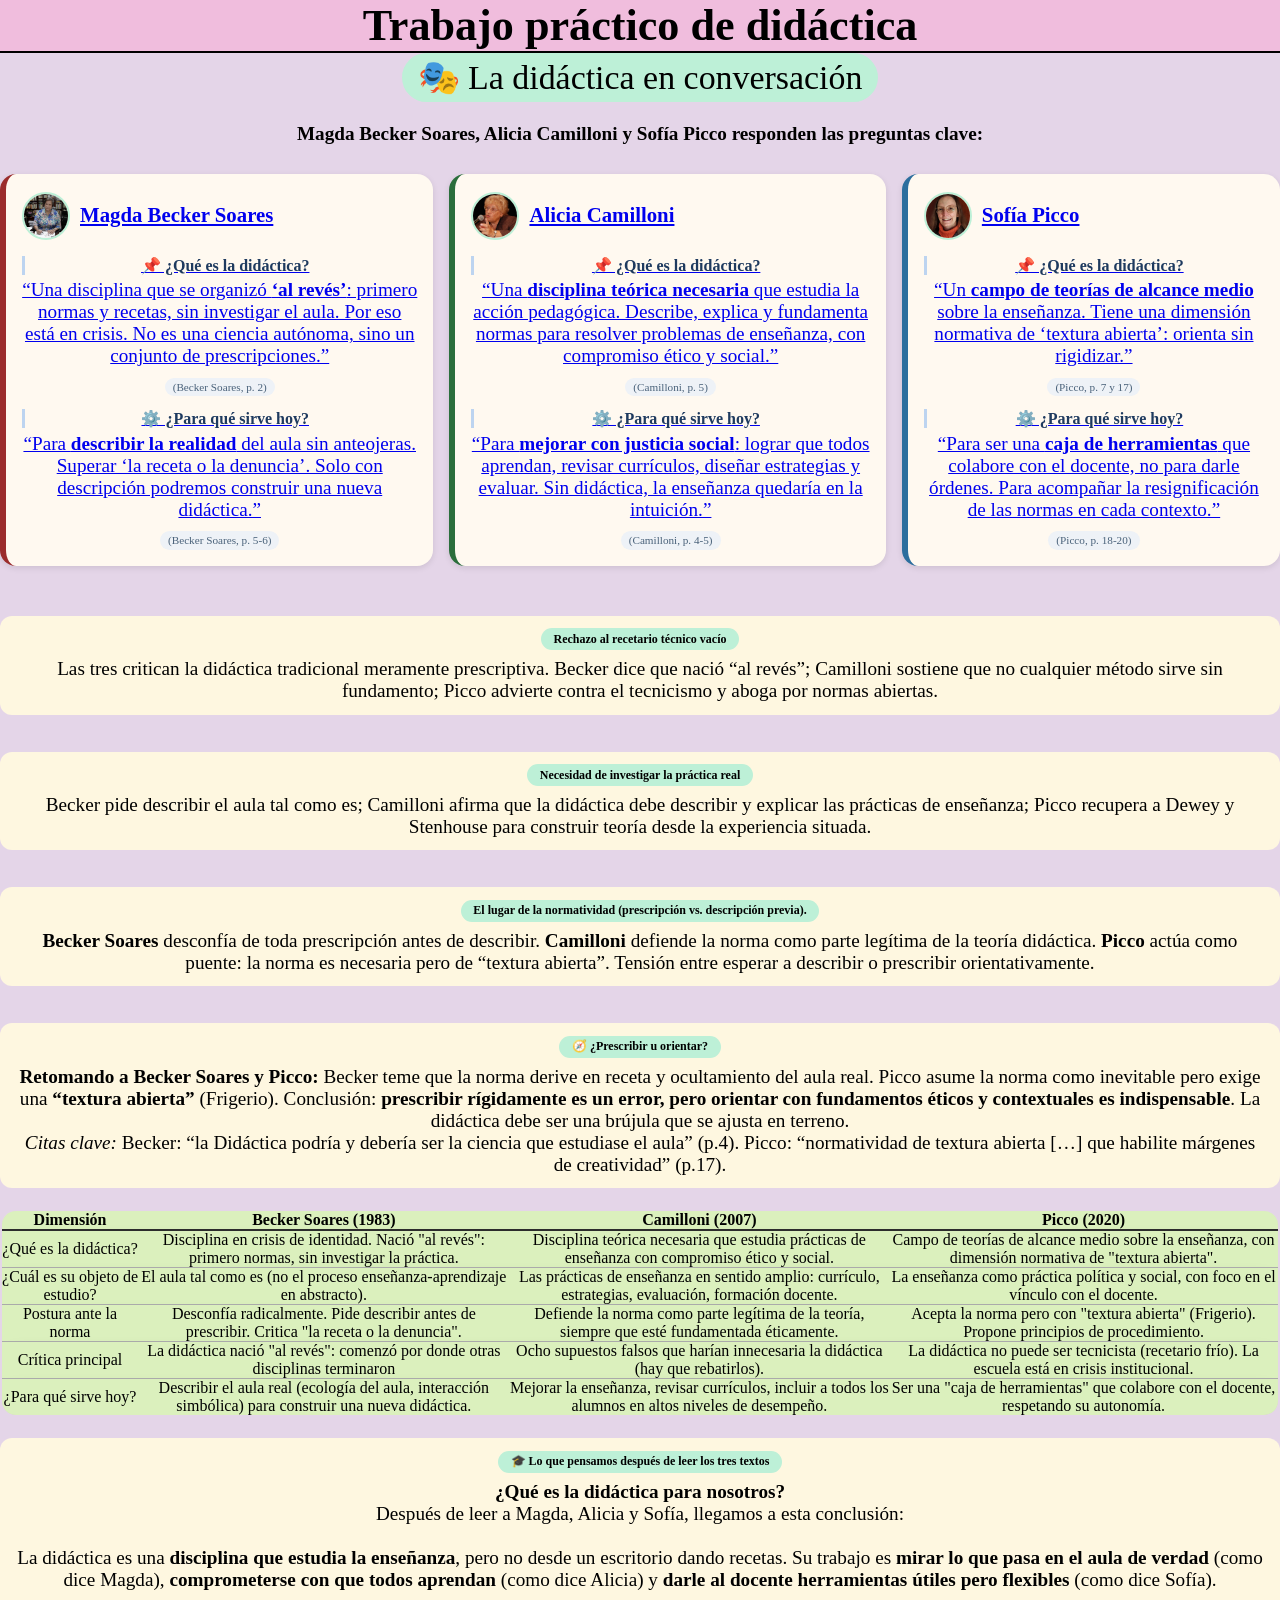
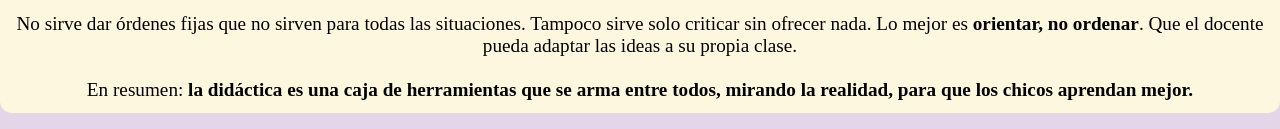
==== commit 20dfd03f: "make design more responsive.. Although ugly" ====
--- a/index.html
+++ b/index.html
@@ -4,121 +4,9 @@
 <head>
   <meta charset="UTF-8">
   <meta name="viewport" content="width=device-width, initial-scale=1.0">
-  <title>Trabajo práctico de didáctica | Diálogo grupal</title>
+  <title>Trabajo práctico de didáctica </title>
   <link rel="stylesheet" href="style.css">
-  <style>
-    /* Additional styles for the dialogue section – respects your color variables */
-    .dialog-section {
-      background-color: var(--defaultBackground);
-      border: 2px solid black;
-      margin: 5px;
-      padding: 20px;
-      border-radius: 8px;
-      text-align: left;
-    }
-
-    .dialog-title {
-      background-color: var(--tittle);
-      display: inline-block;
-      padding: 0.3rem 1rem;
-      border-radius: 30px;
-      font-size: var(--h3Size);
-      margin-bottom: 1rem;
-    }
-
-    .dialog-grid {
-      display: grid;
-      grid-template-columns: repeat(auto-fit, minmax(280px, 1fr));
-      gap: 1rem;
-      margin: 1.5rem 0;
-    }
-
-    .author-card {
-      background: #fff9f0;
-      border-radius: 16px;
-      padding: 1rem;
-      box-shadow: 0 2px 6px rgba(0, 0, 0, 0.1);
-      border-left: 6px solid;
-      transition: 0.2s;
-    }
-
-    .author-card.magda {
-      border-left-color: #9b2c2c;
-    }
-
-    .author-card.alicia {
-      border-left-color: #2b6e3c;
-    }
-
-    .author-card.picco {
-      border-left-color: #2c6e9e;
-    }
-
-    .author-name {
-      font-size: 1.3rem;
-      font-weight: bold;
-      display: flex;
-      align-items: center;
-      gap: 10px;
-      margin-bottom: 1rem;
-    }
-
-    .author-name img {
-      width: 48px;
-      height: 48px;
-      border-radius: 50%;
-      object-fit: cover;
-      border: 2px solid var(--tittle);
-    }
-
-    .question {
-      font-weight: bold;
-      margin-top: 0.8rem;
-      color: #1e3a5f;
-      border-left: 3px solid var(--listBackground);
-      padding-left: 0.5rem;
-    }
-
-    .answer {
-      margin: 0.3rem 0 0.6rem 0;
-      font-size: var(--paragraphSize);
-    }
-
-    .citation {
-      font-size: 0.7rem;
-      color: #4a627a;
-      background: #eef2f7;
-      display: inline-block;
-      padding: 0.2rem 0.5rem;
-      border-radius: 20px;
-    }
-
-    .encuentro,
-    .tension,
-    .normativa,
-    .cierre {
-      background: #fef7e0;
-      padding: 0.8rem 1rem;
-      border-radius: 12px;
-      margin: 1rem 0;
-    }
-
-    .badge {
-      display: inline-block;
-      background: var(--tittle);
-      color: black;
-      font-size: 0.75rem;
-      padding: 0.2rem 0.8rem;
-      border-radius: 30px;
-      margin-bottom: 0.5rem;
-      font-weight: bold;
-    }
-
-    hr {
-      margin: 1rem 0;
-      border: 1px solid #ccc;
-    }
-  </style>
+
 </head>
 
 <body>
@@ -128,14 +16,15 @@
 
   <main>
     <!-- ================= NUEVA SECCIÓN: DIÁLOGO GRUPAL ================= -->
-    <div class="dialog-section">
+    <!-- <div class="dialog-section"> -->
       <div class="dialog-title">🎭 La didáctica en conversación</div>
       <p><strong>Magda Becker Soares, Alicia Camilloni y Sofía Picco responden las preguntas clave:</strong></p>
 
       <!-- Grid con las tres autoras -->
+
+        <div class="dialog-grid">
+
       <a href="./sum.html#soares" target="_blank">
-
-        <div class="dialog-grid">
           <!-- Magda -->
           <div class="author-card magda">
             <div class="author-name">
@@ -195,7 +84,7 @@
           <div class="citation">(Picco, p. 18-20)</div>
         </div>
     </div>
-    </a>
+      </a>
     <!-- Puntos de encuentro -->
     <div class="encuentro">
       <span class="badge"> Rechazo al recetario técnico vacío</span>
@@ -230,6 +119,99 @@
         Picco: “normatividad de textura abierta […] que habilite márgenes de creatividad” (p.17).</p>
     </div>
 
+
+      <table>
+
+        <thead>
+          <tr>
+            <th>
+              Dimensión
+            </th>
+            <th>
+              Becker Soares (1983)
+            </th>
+            <th>
+              Camilloni (2007)
+            </th>
+            <th>
+              Picco (2020)
+            </th>
+          </tr>
+        </thead>
+        <tbody>
+
+          <tr>
+            <td>
+              ¿Qué es la didáctica?
+            </td>
+            <td>
+              Disciplina en crisis de identidad. Nació "al revés": primero normas, sin investigar la práctica.
+            </td>
+            <td>
+              Disciplina teórica necesaria que estudia prácticas de enseñanza con compromiso ético y social.
+            </td>
+            <td>
+              Campo de teorías de alcance medio sobre la enseñanza, con dimensión normativa de "textura abierta".
+            </td>
+          </tr>
+          <tr>
+            <td>
+              ¿Cuál es su objeto de estudio?
+            </td>
+            <td>
+              El aula tal como es (no el proceso enseñanza-aprendizaje en abstracto).
+            </td>
+            <td>
+              Las prácticas de enseñanza en sentido amplio: currículo, estrategias, evaluación, formación docente.
+            </td>
+            <td>
+              La enseñanza como práctica política y social, con foco en el vínculo con el docente.
+            </td>
+          </tr>
+          <tr>
+            <td>
+              Postura ante la norma
+            </td>
+            <td>
+              Desconfía radicalmente. Pide describir antes de prescribir. Critica "la receta o la denuncia".
+            </td>
+            <td>
+              Defiende la norma como parte legítima de la teoría, siempre que esté fundamentada éticamente.
+            </td>
+            <td>
+              Acepta la norma pero con "textura abierta" (Frigerio). Propone principios de procedimiento.
+            </td>
+          </tr>
+          <tr>
+            <td>
+              Crítica principal
+            </td>
+            <td>
+              La didáctica nació "al revés": comenzó por donde otras disciplinas terminaron
+            </td>
+            <td>
+              Ocho supuestos falsos que harían innecesaria la didáctica (hay que rebatirlos).
+            </td>
+            <td>
+              La didáctica no puede ser tecnicista (recetario frío). La escuela está en crisis institucional.
+            </td>
+          </tr>
+          <tr>
+            <td>
+              ¿Para qué sirve hoy?
+            </td>
+            <td>
+              Describir el aula real (ecología del aula, interacción simbólica) para construir una nueva didáctica.
+            </td>
+            <td>
+              Mejorar la enseñanza, revisar currículos, incluir a todos los alumnos en altos niveles de desempeño.
+            </td>
+            <td>
+              Ser una "caja de herramientas" que colabore con el docente, respetando su autonomía.
+            </td>
+          </tr>
+        </tbody>
+      </table>
     <!-- Cierre propio del grupo -->
     <div class="cierre">
       <span class="badge">🎓 Lo que pensamos después de leer los tres textos</span>
@@ -247,7 +229,7 @@
       </p>
     </div>
 
-    </div>
+    <!-- </div> -->
   </main>
 
   <script src="logic.js"></script>
--- a/style.css
+++ b/style.css
@@ -54,18 +54,23 @@
 main {
   gap: 5px;
 }
+
 h1 {
   font-size: var(--h1Size);
 }
+
 h2 {
   font-size: var(--h2Size);
 }
+
 h3 {
   font-size: var(--h3Size);
 }
+
 h4 {
   font-size: var(--h4Size);
 }
+
 h5 {
   font-size: var(--h5Size);
 }
@@ -127,3 +132,402 @@
 .example {
   background-color: var(--exampleBackground);
 }
+
+
+
+
+/* Additional styles for the dialogue section – respects your color variables */
+/* .dialog-section { */
+  /* background-color: var(--defaultBackground); */
+  /* border: 2px solid black; */
+  /* margin: 5px; */
+  /* padding: 10px; */
+  /* border-radius: 8px; */
+  /* text-align: left; */
+/* } */
+
+.dialog-title {
+  background-color: var(--tittle);
+  display: inline-block;
+  padding: 0.3rem 1rem;
+  border-radius: 30px;
+  font-size: var(--h3Size);
+  margin-bottom: 1rem;
+}
+
+.dialog-grid {
+  display: flex;
+  /* grid-template-columns: repeat(auto-fit, minmax(280px, 1fr)); */
+  gap: 1rem;
+  margin: 1.5rem 0;
+}
+
+.author-card {
+  background: #fff9f0;
+  border-radius: 16px;
+  padding: 1rem;
+  box-shadow: 0 2px 6px rgba(0, 0, 0, 0.1);
+  border-left: 6px solid;
+  transition: 0.2s;
+}
+
+.author-card.magda {
+  border-left-color: #9b2c2c;
+}
+
+.author-card.alicia {
+  border-left-color: #2b6e3c;
+}
+
+.author-card.picco {
+  border-left-color: #2c6e9e;
+}
+
+.author-name {
+  font-size: 1.3rem;
+  font-weight: bold;
+  display: flex;
+  align-items: center;
+  gap: 10px;
+  margin-bottom: 1rem;
+}
+
+.author-name img {
+  width: 48px;
+  height: 48px;
+  border-radius: 50%;
+  object-fit: cover;
+  border: 2px solid var(--tittle);
+}
+
+.question {
+  font-weight: bold;
+  margin-top: 0.8rem;
+  color: #1e3a5f;
+  border-left: 3px solid var(--listBackground);
+  padding-left: 0.5rem;
+}
+
+.answer {
+  margin: 0.3rem 0 0.6rem 0;
+  font-size: var(--paragraphSize);
+}
+
+.citation {
+  font-size: 0.7rem;
+  color: #4a627a;
+  background: #eef2f7;
+  display: inline-block;
+  padding: 0.2rem 0.5rem;
+  border-radius: 20px;
+}
+
+.encuentro,
+.tension,
+.normativa,
+.cierre {
+  background: #fef7e0;
+  padding: 0.8rem 1rem;
+  border-radius: 12px;
+  margin: 1rem 0;
+}
+
+.badge {
+  display: inline-block;
+  background: var(--tittle);
+  color: black;
+  font-size: 0.75rem;
+  padding: 0.2rem 0.8rem;
+  border-radius: 30px;
+  margin-bottom: 0.5rem;
+  font-weight: bold;
+}
+
+hr {
+  margin: 1rem 0;
+  border: 1px solid #ccc;
+}
+
+@media (max-width: 570px) {
+
+  div.dialog-grid {
+    /* display: flex; */
+    /* width: 96%; */
+    flex-direction: column;
+    /* grid-template-columns: repeat(auto-fit, minmax(280px, 1fr)); */
+    /* gap: 2rem; */
+    /* margin: 0 0; */
+  }
+
+  /* .dialog-section a { */
+    /* display: flex; */
+    /* flex-direction: column; */
+
+    /* width: 97%; */
+    /* gap: 10px; */
+  /* } */
+
+
+/* .dialog-section a{ */
+
+    /* display: flex; */
+    /* flex-direction: column; */
+  
+/* } */
+  .tension,
+  .encuentro {
+    display: flex;
+    /* margin: 10px; */
+    flex-direction: column;
+
+
+  }
+
+  .author-card{
+    display: flex;
+    flex-direction: column;
+    width: 98%;
+    
+    justify-content:center;
+    align-items: center;
+  }
+
+  .answer{
+
+  margin: 0px;
+    
+  }
+
+
+}
+
+
+
+/* ===== RESPONSIVE TABLE – CARDS LAYOUT (no HTML changes) ===== */
+/* Works with your exact table structure: 
+   <table> with <thead> and <tbody>, columns: Dimensión | Becker Soares | Camilloni | Picco
+   On narrow screens (<720px) the table becomes a stack of cards, each card = one row.
+   Labels are generated via pseudo-elements (nth-child) so no data-* attributes needed.
+*/
+
+/* base: ensure table doesn't overflow on any device */
+table {
+  width: 100%;
+  max-width: 100%;
+  display: table;
+  border-collapse: separate;
+  border-spacing: 0;
+  overflow-x: auto;
+}
+
+
+  table tr {
+    /* display: block; */
+    margin-bottom: 1.5rem;
+    background: var(--exampleBackground);
+    border-radius: 1.25rem;
+    box-shadow: 0 6px 14px rgba(0, 0, 0, 0.08);
+    border: 1px solid #e2d9f0;
+    /* overflow: hidden; */
+  }
+
+/* ===== TABLE BORDERS ===== */
+/* Outer border around the whole table */
+table {
+  border-collapse: collapse;  /* simpler border model (optional: you can keep separate + border-spacing) */
+  border: 2px solid #2c2c2c;
+  border-radius: 1rem;        /* keep your rounded corners */
+  overflow: hidden;           /* ensures border-radius clips the outer border */
+}
+
+/* Borders for header cells and data cells */
+th,
+td {
+  border: 1px solid #aaa;
+  border-left: none;   /* avoid double borders on left edge */
+  border-right: none;
+}
+
+/* Restore left/right borders on first and last cells if needed */
+th:first-child,
+td:first-child {
+  border-left: 1px solid #aaa;
+}
+th:last-child,
+td:last-child {
+  border-right: 1px solid #aaa;
+}
+
+/* Optional: thicker bottom border for header */
+th {
+  border-bottom: 2px solid #2c2c2c;
+}
+
+/* Keep row separators, but remove double borders between rows */
+tr:last-child td {
+  border-bottom: 1px solid #aaa;
+}
+
+
+/* responsive breakpoint – transform table into cards */
+@media (max-width: 720px) {
+  /* hide table header accessibly */
+  table thead {
+    position: absolute;
+    top: -9999px;
+    left: -9999px;
+    width: 1px;
+    height: 1px;
+    overflow: hidden;
+    visibility: hidden;
+    display: none;
+  }
+
+  /* force table, tbody, rows and cells to block layout */
+  table,
+  table tbody,
+  table tr,
+  table td {
+    display: block;
+    width: 100%;
+  }
+
+  /* each row becomes a card */
+  table tr {
+    display: block;
+    margin-bottom: 1.5rem;
+    background: var(--listBackground);
+    border-radius: 1.25rem;
+    box-shadow: 0 6px 14px rgba(0, 0, 0, 0.08);
+    border: 1px solid #e2d9f0;
+    overflow: hidden;
+  }
+
+  /* cells behave like flex rows inside the card */
+  table td {
+    display: flex;
+    flex-wrap: wrap;
+    align-items: flex-start;
+    gap: 0.5rem;
+    padding: 0.85rem 1rem;
+    border-bottom: 1px solid #f0ebfc;
+    border-right: none;
+    background: var(--exampleBackground)!important;
+    font-size: clamp(0.75rem, 3vw, 0.9rem);
+  }
+
+  /* remove border from last cell in each card */
+  table td:last-of-type {
+    border-bottom: none;
+  }
+
+  /* first column (Dimensión) becomes card header */
+  table td:first-child {
+    background: var(--htmlBackground) !important;
+    font-weight: 800;
+    font-size: 1rem;
+    border-bottom: 2px solid var(--tittle, #BDF0D7);
+    padding: 1rem;
+  }
+  /* hide any label on first cell (it's the header) */
+  table td:first-child::before {
+    display: none;
+  }
+
+  /* ===== generate labels for the three author columns ===== */
+  /* Becker Soares (second column) */
+  table td:nth-child(2)::before {
+    content: "📘 Becker Soares (1983):";
+    font-weight: 700;
+    background: var(--listBackground, #BDD4F0);
+    padding: 0.25rem 0.75rem;
+    border-radius: 2rem;
+    font-size: 0.7rem;
+    display: inline-block;
+    flex-shrink: 0;
+    border: 0.5px solid #cfc2e8;
+    line-height: 1.3;
+  }
+
+  /* Camilloni (third column) */
+  table td:nth-child(3)::before {
+    content: "🌿 Camilloni (2007):";
+    font-weight: 700;
+    background: var(--exampleBackground, #DBF0BD);
+    padding: 0.25rem 0.75rem;
+    border-radius: 2rem;
+    font-size: 0.7rem;
+    display: inline-block;
+    flex-shrink: 0;
+    border: 0.5px solid #cfe2c0;
+  }
+
+  /* Picco (fourth column) */
+  table td:nth-child(4)::before {
+    content: "✨ Picco (2020):";
+    font-weight: 700;
+    background: #edd9ff;
+    padding: 0.25rem 0.75rem;
+    border-radius: 2rem;
+    font-size: 0.7rem;
+    display: inline-block;
+    flex-shrink: 0;
+    border: 0.5px solid #d9c2f0;
+  }
+
+  /* allow text to wrap properly */
+  table td {
+    word-break: break-word;
+    white-space: normal;
+    hyphens: auto;
+  }
+
+  /* --- extra fine-tuning for very narrow screens (250px - 420px) --- */
+  @media (max-width: 420px) {
+    table td {
+      flex-direction: column;
+      align-items: flex-start;
+      gap: 0.35rem;
+      padding: 0.7rem 0.8rem;
+    }
+    table td::before {
+      margin-bottom: 0.2rem;
+      margin-right: 0;
+      width: auto;
+      font-size: 0.65rem;
+    }
+    table td:first-child {
+      font-size: 0.9rem;
+      padding: 0.8rem;
+    }
+    table tr {
+      margin-bottom: 1.2rem;
+    }
+  }
+
+  /* ultimate compact for 250px and below */
+  @media (max-width: 280px) {
+    table td {
+      padding: 0.6rem 0.6rem;
+      font-size: 0.75rem;
+    }
+    table td:nth-child(2)::before,
+    table td:nth-child(3)::before,
+    table td:nth-child(4)::before {
+      font-size: 0.6rem;
+      padding: 0.2rem 0.6rem;
+    }
+    table td:first-child {
+      font-size: 0.85rem;
+    }
+  }
+}
+
+/* optional: improve readability on medium screens (701px-950px) without breaking layout */
+@media (min-width: 721px) and (max-width: 950px) {
+  table th,
+  table td {
+    padding: 0.8rem 0.6rem;
+    font-size: 0.85rem;
+  }
+}
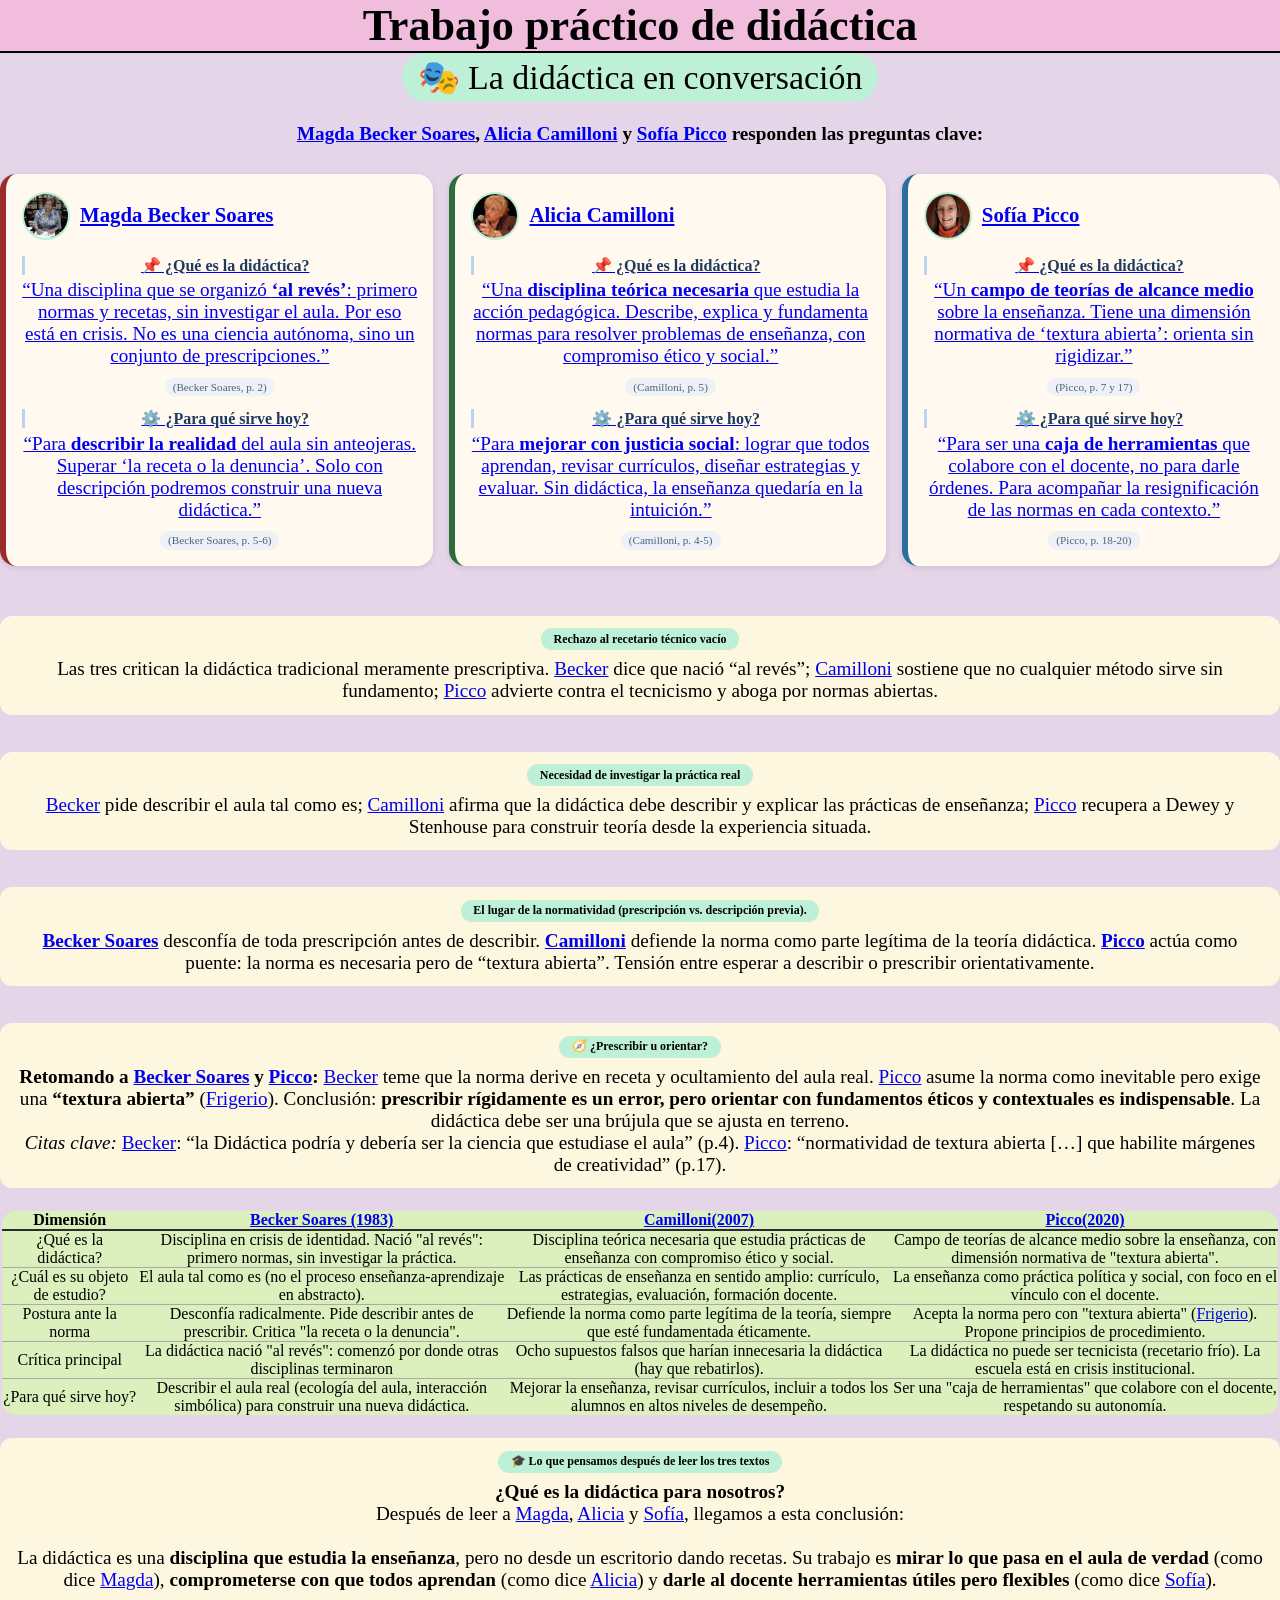
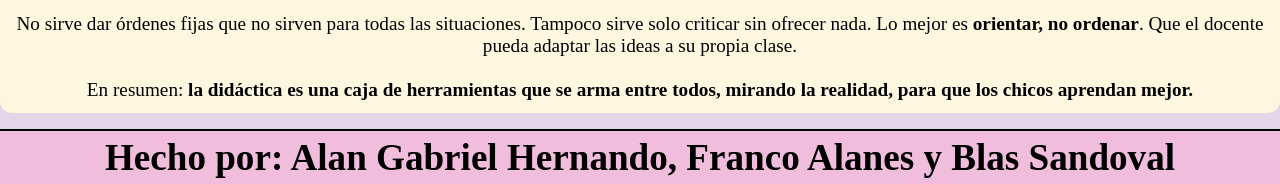
==== commit 7aff2691: "finally finish this nightmare!!" ====
--- a/index.html
+++ b/index.html
@@ -17,34 +17,39 @@
   <main>
     <!-- ================= NUEVA SECCIÓN: DIÁLOGO GRUPAL ================= -->
     <!-- <div class="dialog-section"> -->
-      <div class="dialog-title">🎭 La didáctica en conversación</div>
-      <p><strong>Magda Becker Soares, Alicia Camilloni y Sofía Picco responden las preguntas clave:</strong></p>
-
-      <!-- Grid con las tres autoras -->
-
-        <div class="dialog-grid">
+    <div class="dialog-title">🎭 La didáctica en conversación</div>
+    <p><strong><a href="https://pt.wikipedia.org/wiki/Magda_Soares" title="Magda Becker Soares" target="_blank">Magda
+          Becker Soares</a>,
+        <a href="https://es.wikipedia.org/wiki/Alicia_Rosal%C3%ADa_Wigdorovitz_de_Camilloni" target="_blank"
+          title="Alicia Rosalía Wigdorovitz de Camilloni">Alicia Camilloni</a>
+        y <a href="https://gdc.iflysib.unlp.edu.ar/es-ar/sofia-picco" target="_blank">Sofía Picco</a> responden
+        las preguntas clave:</strong></p>
+
+    <!-- Grid con las tres autoras -->
+
+    <div class="dialog-grid">
 
       <a href="./sum.html#soares" target="_blank">
-          <!-- Magda -->
-          <div class="author-card magda">
-            <div class="author-name">
-              <img src="./src/madga.jpg" alt="Magda Becker Soares">
-              <span>Magda Becker Soares</span>
-            </div>
-            <div class="question">📌 ¿Qué es la didáctica?</div>
-            <div class="answer">“Una disciplina que se organizó <strong>‘al revés’</strong>: primero normas y recetas,
-              sin
-              investigar el aula. Por eso está en crisis. No es una ciencia autónoma, sino un conjunto de
-              prescripciones.”
-            </div>
-            <div class="citation">(Becker Soares, p. 2)</div>
-
-            <div class="question">⚙️ ¿Para qué sirve hoy?</div>
-            <div class="answer">“Para <strong>describir la realidad</strong> del aula sin anteojeras. Superar ‘la receta
-              o
-              la denuncia’. Solo con descripción podremos construir una nueva didáctica.”</div>
-            <div class="citation">(Becker Soares, p. 5-6)</div>
-          </div>
+        <!-- Magda -->
+        <div class="author-card magda">
+          <div class="author-name">
+            <img src="./src/madga.jpg" alt="Magda Becker Soares">
+            <span>Magda Becker Soares</span>
+          </div>
+          <div class="question">📌 ¿Qué es la didáctica?</div>
+          <div class="answer">“Una disciplina que se organizó <strong>‘al revés’</strong>: primero normas y recetas,
+            sin
+            investigar el aula. Por eso está en crisis. No es una ciencia autónoma, sino un conjunto de
+            prescripciones.”
+          </div>
+          <div class="citation">(Becker Soares, p. 2)</div>
+
+          <div class="question">⚙️ ¿Para qué sirve hoy?</div>
+          <div class="answer">“Para <strong>describir la realidad</strong> del aula sin anteojeras. Superar ‘la receta
+            o
+            la denuncia’. Solo con descripción podremos construir una nueva didáctica.”</div>
+          <div class="citation">(Becker Soares, p. 5-6)</div>
+        </div>
       </a>
 
       <a href="./sum.html#alicia">
@@ -52,7 +57,9 @@
         <div class="author-card alicia">
           <div class="author-name">
             <img src="./src/alicia.jpg" alt="Alicia Camilloni">
-            <span>Alicia Camilloni</span>
+            <span>
+              Alicia Camilloni
+            </span>
           </div>
           <div class="question">📌 ¿Qué es la didáctica?</div>
           <div class="answer">“Una <strong>disciplina teórica necesaria</strong> que estudia la acción pedagógica.
@@ -84,26 +91,40 @@
           <div class="citation">(Picco, p. 18-20)</div>
         </div>
     </div>
-      </a>
+    </a>
     <!-- Puntos de encuentro -->
     <div class="encuentro">
       <span class="badge"> Rechazo al recetario técnico vacío</span>
       <p>Las tres critican la didáctica tradicional meramente
-        prescriptiva. Becker dice que nació “al revés”; Camilloni sostiene que no cualquier método sirve sin
-        fundamento; Picco advierte contra el tecnicismo y aboga por normas abiertas.</p>
+        prescriptiva. <a href="https://pt.wikipedia.org/wiki/Magda_Soares" title="Magda Becker Soares"
+          target="_blank">Becker</a> dice que nació “al revés”; <a
+          href="https://es.wikipedia.org/wiki/Alicia_Rosal%C3%ADa_Wigdorovitz_de_Camilloni" target="_blank"
+          title="Alicia Rosalía Wigdorovitz de Camilloni"> Camilloni</a> sostiene que no cualquier método sirve sin
+        fundamento; <a href="https://gdc.iflysib.unlp.edu.ar/es-ar/sofia-picco" target="_blank">Picco</a> advierte
+        contra el tecnicismo y aboga por normas abiertas.</p>
     </div>
     <div class="encuentro">
       <span class="badge">Necesidad de investigar la práctica real</span>
-      <p>Becker pide describir el aula tal como es;
-        Camilloni afirma que la didáctica debe describir y explicar las prácticas de enseñanza; Picco recupera a Dewey
-        y Stenhouse para construir teoría desde la experiencia situada.</p>
+      <p><a href="https://pt.wikipedia.org/wiki/Magda_Soares" title="Magda Becker Soares" target="_blank">Becker</a>
+        pide describir el aula tal como es;
+        <a href="https://es.wikipedia.org/wiki/Alicia_Rosal%C3%ADa_Wigdorovitz_de_Camilloni" target="_blank"
+          title="Alicia Rosalía Wigdorovitz de Camilloni"> Camilloni</a> afirma que la didáctica debe describir y
+        explicar las prácticas de enseñanza; <a href="https://gdc.iflysib.unlp.edu.ar/es-ar/sofia-picco"
+          target="_blank">Picco</a> recupera a Dewey
+        y Stenhouse para construir teoría desde la experiencia situada.
+      </p>
     </div>
 
     <div class="tension">
       <span class="badge">El lugar de la normatividad (prescripción vs. descripción previa).</span>
       <p>
-        <strong>Becker Soares</strong> desconfía de toda prescripción antes de describir. <strong>Camilloni</strong>
-        defiende la norma como parte legítima de la teoría didáctica. <strong>Picco</strong> actúa como puente: la
+        <strong><a href="https://pt.wikipedia.org/wiki/Magda_Soares" title="Magda Becker Soares" target="_blank">Becker
+            Soares</a> </strong> desconfía de toda prescripción antes de describir. <strong><a
+            href="https://es.wikipedia.org/wiki/Alicia_Rosal%C3%ADa_Wigdorovitz_de_Camilloni" target="_blank"
+            title="Alicia Rosalía Wigdorovitz de Camilloni"> Camilloni</a></strong>
+        defiende la norma como parte legítima de la teoría didáctica. <strong><a
+            href="https://gdc.iflysib.unlp.edu.ar/es-ar/sofia-picco" target="_blank">Picco</a></strong> actúa como
+        puente: la
         norma es necesaria pero de “textura abierta”. Tensión entre esperar a describir o prescribir orientativamente.
       </p>
     </div>
@@ -111,116 +132,136 @@
     <!-- Reflexión sobre dimensión normativa -->
     <div class="normativa">
       <span class="badge">🧭 ¿Prescribir u orientar?</span>
-      <p><strong>Retomando a Becker Soares y Picco:</strong> Becker teme que la norma derive en receta y ocultamiento
-        del aula real. Picco asume la norma como inevitable pero exige una <strong>“textura abierta”</strong>
-        (Frigerio). Conclusión: <strong>prescribir rígidamente es un error, pero orientar con fundamentos éticos y
+      <p><strong>Retomando a <a href="https://pt.wikipedia.org/wiki/Magda_Soares" title="Magda Becker Soares"
+            target="_blank">Becker Soares</a> y <a href="https://gdc.iflysib.unlp.edu.ar/es-ar/sofia-picco"
+            target="_blank">Picco</a>:</strong> <a href="https://pt.wikipedia.org/wiki/Magda_Soares"
+          title="Magda Becker Soares" target="_blank">Becker</a> teme que la norma derive en receta y ocultamiento
+        del aula real. <a href="https://gdc.iflysib.unlp.edu.ar/es-ar/sofia-picco" target="_blank">Picco</a> asume la
+        norma como inevitable pero exige una <strong>“textura abierta”</strong>
+        (<a href="https://es.wikipedia.org/wiki/Graciela_Frigerio" title="Graciela Frigerio"
+            target="_blank">Frigerio</a>). Conclusión: <strong>prescribir rígidamente es un error, pero orientar con fundamentos éticos y
           contextuales es indispensable</strong>. La didáctica debe ser una brújula que se ajusta en terreno.</p>
-      <p><em>Citas clave:</em> Becker: “la Didáctica podría y debería ser la ciencia que estudiase el aula” (p.4).
-        Picco: “normatividad de textura abierta […] que habilite márgenes de creatividad” (p.17).</p>
-    </div>
-
-
-      <table>
-
-        <thead>
-          <tr>
-            <th>
-              Dimensión
-            </th>
-            <th>
-              Becker Soares (1983)
-            </th>
-            <th>
-              Camilloni (2007)
-            </th>
-            <th>
-              Picco (2020)
-            </th>
-          </tr>
-        </thead>
-        <tbody>
-
-          <tr>
-            <td>
-              ¿Qué es la didáctica?
-            </td>
-            <td>
-              Disciplina en crisis de identidad. Nació "al revés": primero normas, sin investigar la práctica.
-            </td>
-            <td>
-              Disciplina teórica necesaria que estudia prácticas de enseñanza con compromiso ético y social.
-            </td>
-            <td>
-              Campo de teorías de alcance medio sobre la enseñanza, con dimensión normativa de "textura abierta".
-            </td>
-          </tr>
-          <tr>
-            <td>
-              ¿Cuál es su objeto de estudio?
-            </td>
-            <td>
-              El aula tal como es (no el proceso enseñanza-aprendizaje en abstracto).
-            </td>
-            <td>
-              Las prácticas de enseñanza en sentido amplio: currículo, estrategias, evaluación, formación docente.
-            </td>
-            <td>
-              La enseñanza como práctica política y social, con foco en el vínculo con el docente.
-            </td>
-          </tr>
-          <tr>
-            <td>
-              Postura ante la norma
-            </td>
-            <td>
-              Desconfía radicalmente. Pide describir antes de prescribir. Critica "la receta o la denuncia".
-            </td>
-            <td>
-              Defiende la norma como parte legítima de la teoría, siempre que esté fundamentada éticamente.
-            </td>
-            <td>
-              Acepta la norma pero con "textura abierta" (Frigerio). Propone principios de procedimiento.
-            </td>
-          </tr>
-          <tr>
-            <td>
-              Crítica principal
-            </td>
-            <td>
-              La didáctica nació "al revés": comenzó por donde otras disciplinas terminaron
-            </td>
-            <td>
-              Ocho supuestos falsos que harían innecesaria la didáctica (hay que rebatirlos).
-            </td>
-            <td>
-              La didáctica no puede ser tecnicista (recetario frío). La escuela está en crisis institucional.
-            </td>
-          </tr>
-          <tr>
-            <td>
-              ¿Para qué sirve hoy?
-            </td>
-            <td>
-              Describir el aula real (ecología del aula, interacción simbólica) para construir una nueva didáctica.
-            </td>
-            <td>
-              Mejorar la enseñanza, revisar currículos, incluir a todos los alumnos en altos niveles de desempeño.
-            </td>
-            <td>
-              Ser una "caja de herramientas" que colabore con el docente, respetando su autonomía.
-            </td>
-          </tr>
-        </tbody>
-      </table>
+      <p><em>Citas clave:</em> <a href="https://pt.wikipedia.org/wiki/Magda_Soares" title="Magda Becker Soares"
+          target="_blank">Becker</a>: “la Didáctica podría y debería ser la ciencia que estudiase el aula” (p.4).
+        <a href="https://gdc.iflysib.unlp.edu.ar/es-ar/sofia-picco" target="_blank">Picco</a>: “normatividad de textura
+        abierta […] que habilite márgenes de creatividad” (p.17).
+      </p>
+    </div>
+
+
+    <table>
+
+      <thead>
+        <tr>
+          <th>
+            Dimensión
+          </th>
+          <th>
+            <a href="https://pt.wikipedia.org/wiki/Magda_Soares" title="Magda Becker Soares" target="_blank">Becker
+              Soares (1983)</a>
+          </th>
+          <th>
+            <a href="https://es.wikipedia.org/wiki/Alicia_Rosal%C3%ADa_Wigdorovitz_de_Camilloni" target="_blank"
+              title="Alicia Rosalía Wigdorovitz de Camilloni"> Camilloni(2007)</a>
+          </th>
+          <th>
+            <a href="https://gdc.iflysib.unlp.edu.ar/es-ar/sofia-picco" target="_blank">Picco(2020)</a>
+          </th>
+        </tr>
+      </thead>
+      <tbody>
+
+        <tr>
+          <td>
+            ¿Qué es la didáctica?
+          </td>
+          <td>
+            Disciplina en crisis de identidad. Nació "al revés": primero normas, sin investigar la práctica.
+          </td>
+          <td>
+            Disciplina teórica necesaria que estudia prácticas de enseñanza con compromiso ético y social.
+          </td>
+          <td>
+            Campo de teorías de alcance medio sobre la enseñanza, con dimensión normativa de "textura abierta".
+          </td>
+        </tr>
+        <tr>
+          <td>
+            ¿Cuál es su objeto de estudio?
+          </td>
+          <td>
+            El aula tal como es (no el proceso enseñanza-aprendizaje en abstracto).
+          </td>
+          <td>
+            Las prácticas de enseñanza en sentido amplio: currículo, estrategias, evaluación, formación docente.
+          </td>
+          <td>
+            La enseñanza como práctica política y social, con foco en el vínculo con el docente.
+          </td>
+        </tr>
+        <tr>
+          <td>
+            Postura ante la norma
+          </td>
+          <td>
+            Desconfía radicalmente. Pide describir antes de prescribir. Critica "la receta o la denuncia".
+          </td>
+          <td>
+            Defiende la norma como parte legítima de la teoría, siempre que esté fundamentada éticamente.
+          </td>
+          <td>
+            Acepta la norma pero con "textura abierta" (<a href="https://es.wikipedia.org/wiki/Graciela_Frigerio" title="Graciela Frigerio"
+            target="_blank">Frigerio</a>). Propone principios de procedimiento.
+          </td>
+        </tr>
+        <tr>
+          <td>
+            Crítica principal
+          </td>
+          <td>
+            La didáctica nació "al revés": comenzó por donde otras disciplinas terminaron
+          </td>
+          <td>
+            Ocho supuestos falsos que harían innecesaria la didáctica (hay que rebatirlos).
+          </td>
+          <td>
+            La didáctica no puede ser tecnicista (recetario frío). La escuela está en crisis institucional.
+          </td>
+        </tr>
+        <tr>
+          <td>
+            ¿Para qué sirve hoy?
+          </td>
+          <td>
+            Describir el aula real (ecología del aula, interacción simbólica) para construir una nueva didáctica.
+          </td>
+          <td>
+            Mejorar la enseñanza, revisar currículos, incluir a todos los alumnos en altos niveles de desempeño.
+          </td>
+          <td>
+            Ser una "caja de herramientas" que colabore con el docente, respetando su autonomía.
+          </td>
+        </tr>
+      </tbody>
+    </table>
     <!-- Cierre propio del grupo -->
     <div class="cierre">
       <span class="badge">🎓 Lo que pensamos después de leer los tres textos</span>
       <p><strong>¿Qué es la didáctica para nosotros?</strong><br>
-        Después de leer a Magda, Alicia y Sofía, llegamos a esta conclusión:<br><br>
+        Después de leer a <a href="https://pt.wikipedia.org/wiki/Magda_Soares" title="Magda Becker Soares"
+          target="_blank">Magda</a>, <a
+          href="https://es.wikipedia.org/wiki/Alicia_Rosal%C3%ADa_Wigdorovitz_de_Camilloni" target="_blank"
+          title="Alicia Rosalía Wigdorovitz de Camilloni"> Alicia</a> y <a
+          href="https://gdc.iflysib.unlp.edu.ar/es-ar/sofia-picco" target="_blank">Sofía</a>, llegamos a esta
+        conclusión:<br><br>
         La didáctica es una <strong>disciplina que estudia la enseñanza</strong>, pero no desde un escritorio dando
-        recetas. Su trabajo es <strong>mirar lo que pasa en el aula de verdad</strong> (como dice Magda),
-        <strong>comprometerse con que todos aprendan</strong> (como dice Alicia) y <strong>darle al docente
-          herramientas útiles pero flexibles</strong> (como dice Sofía).<br><br>
+        recetas. Su trabajo es <strong>mirar lo que pasa en el aula de verdad</strong> (como dice <a href="https://pt.wikipedia.org/wiki/Magda_Soares"
+          title="Magda Becker Soares" target="_blank">Magda</a>),
+        <strong>comprometerse con que todos aprendan</strong> (como dice <a
+          href="https://es.wikipedia.org/wiki/Alicia_Rosal%C3%ADa_Wigdorovitz_de_Camilloni" target="_blank"
+          title="Alicia Rosalía Wigdorovitz de Camilloni">Alicia</a>) y <strong>darle al docente
+          herramientas útiles pero flexibles</strong> (como dice <a
+          href="https://gdc.iflysib.unlp.edu.ar/es-ar/sofia-picco" target="_blank">Sofía</a>).<br><br>
         No sirve dar órdenes fijas que no sirven para todas las situaciones. Tampoco sirve solo criticar sin ofrecer
         nada. Lo mejor es <strong>orientar, no ordenar</strong>. Que el docente pueda adaptar las ideas a su propia
         clase.<br><br>
@@ -232,6 +273,9 @@
     <!-- </div> -->
   </main>
 
+<footer>
+<h2>Hecho por: Alan Gabriel Hernando, Franco Alanes y  Blas Sandoval</h2>
+</footer>
   <script src="logic.js"></script>
 </body>
 
--- a/style.css
+++ b/style.css
@@ -531,3 +531,17 @@
     font-size: 0.85rem;
   }
 }
+
+
+footer{
+display: flex;
+/* flex-direction: ; */
+border-top:2px solid black  ;
+background: var(--defaultBackground);
+justify-content:center;
+align-items: center;
+text-align:center;
+padding: 5px;
+}
+
+
